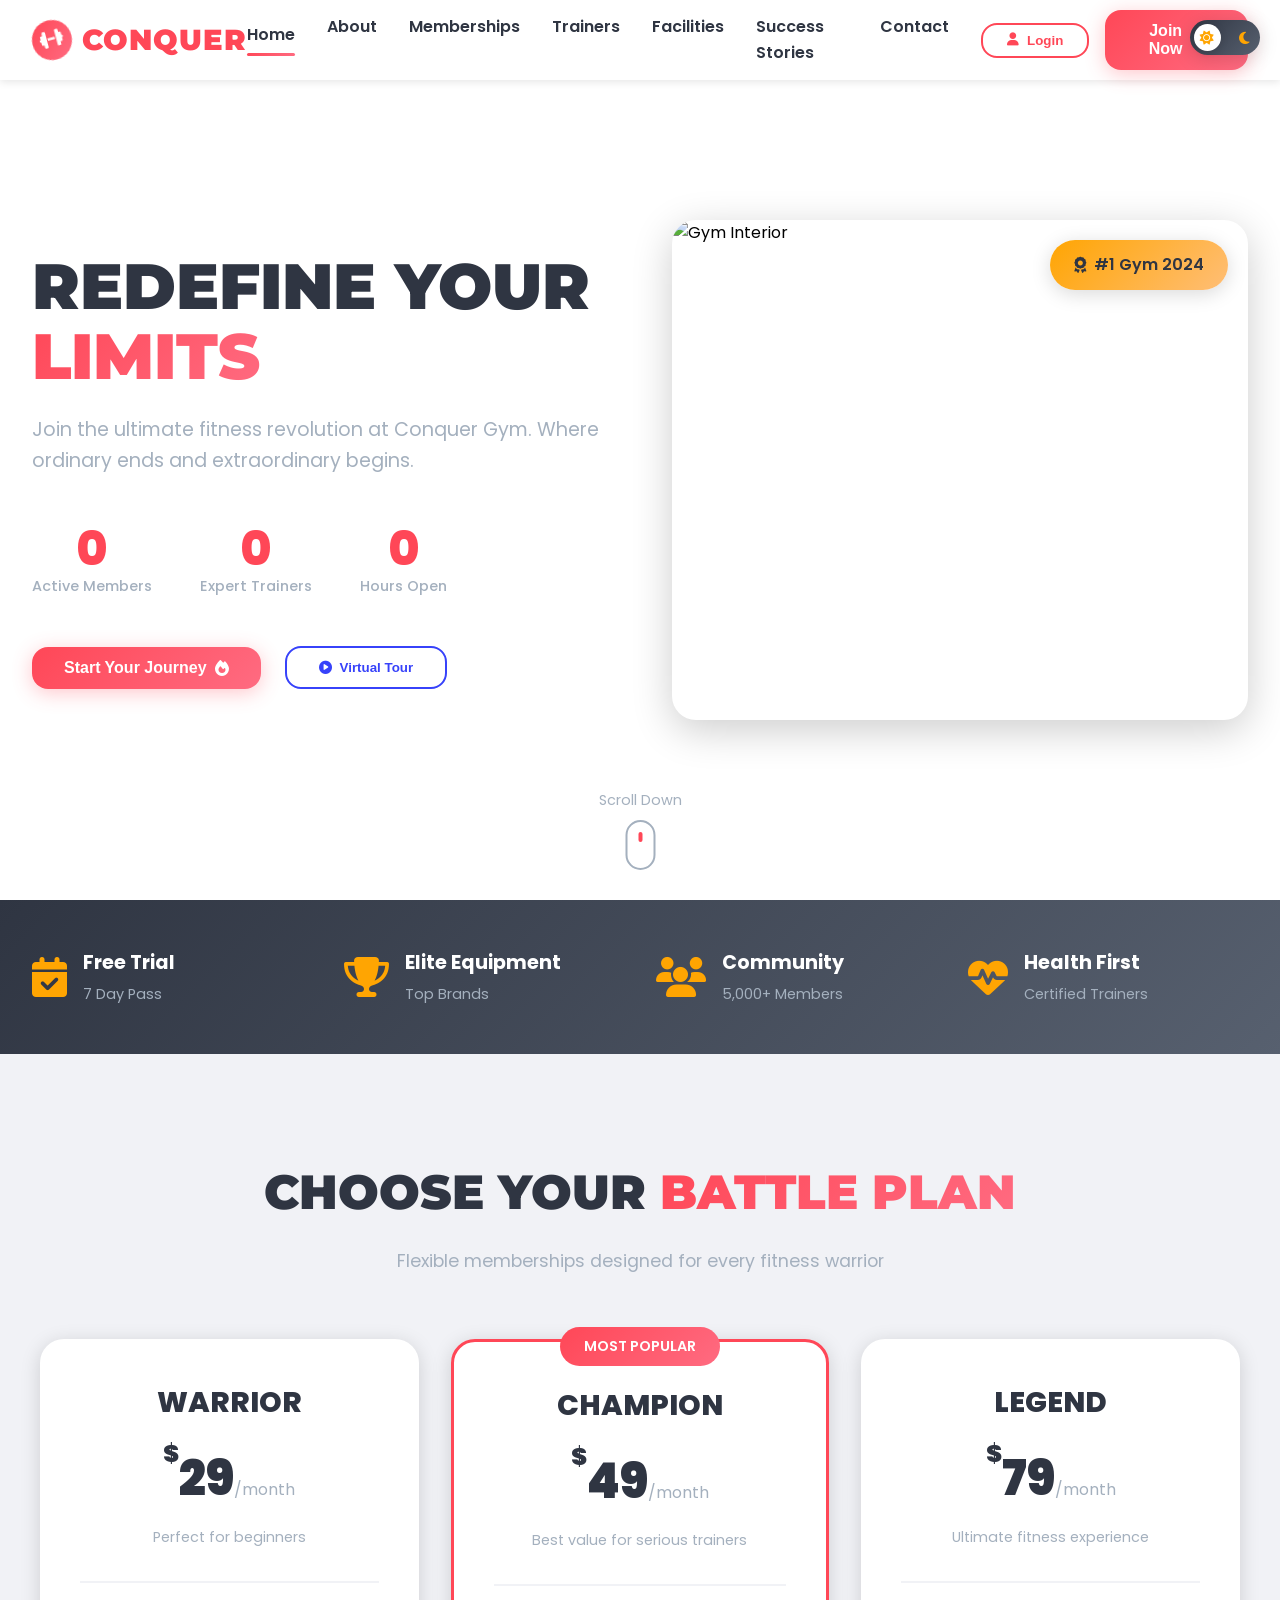
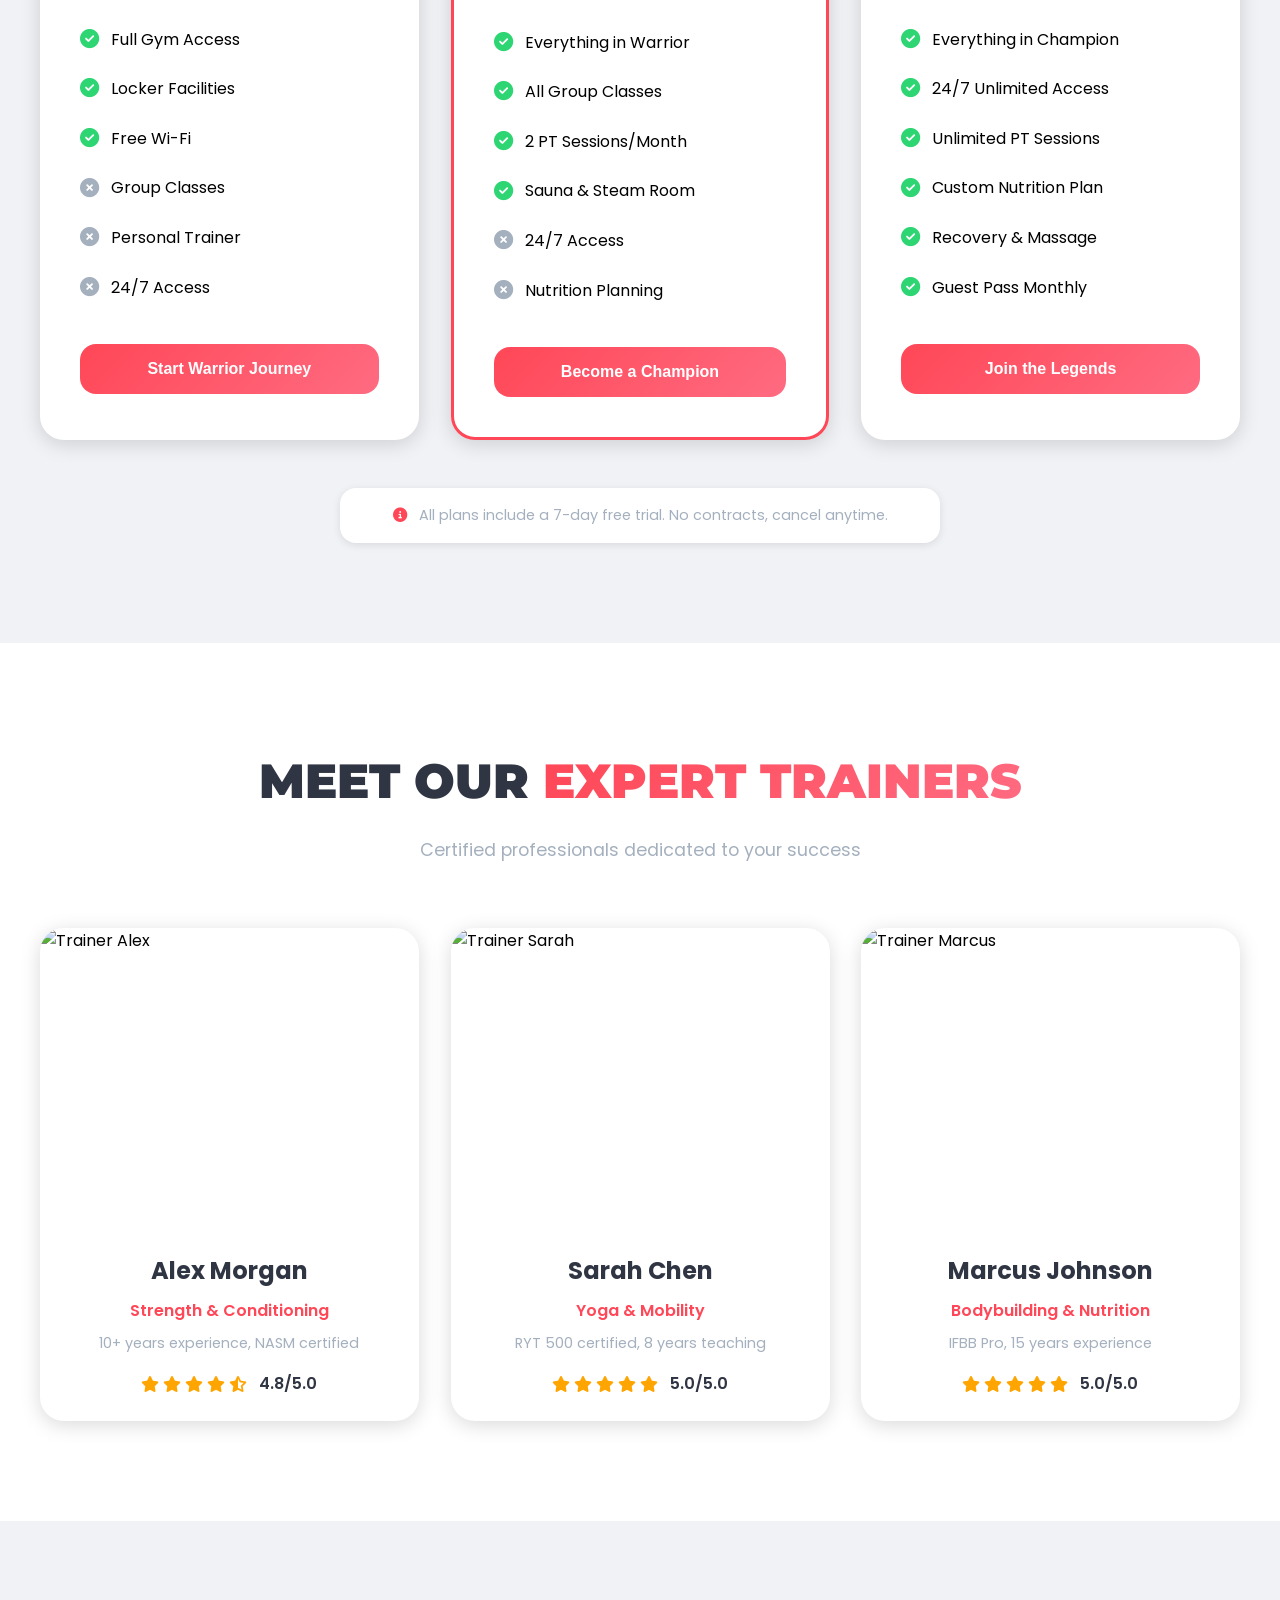
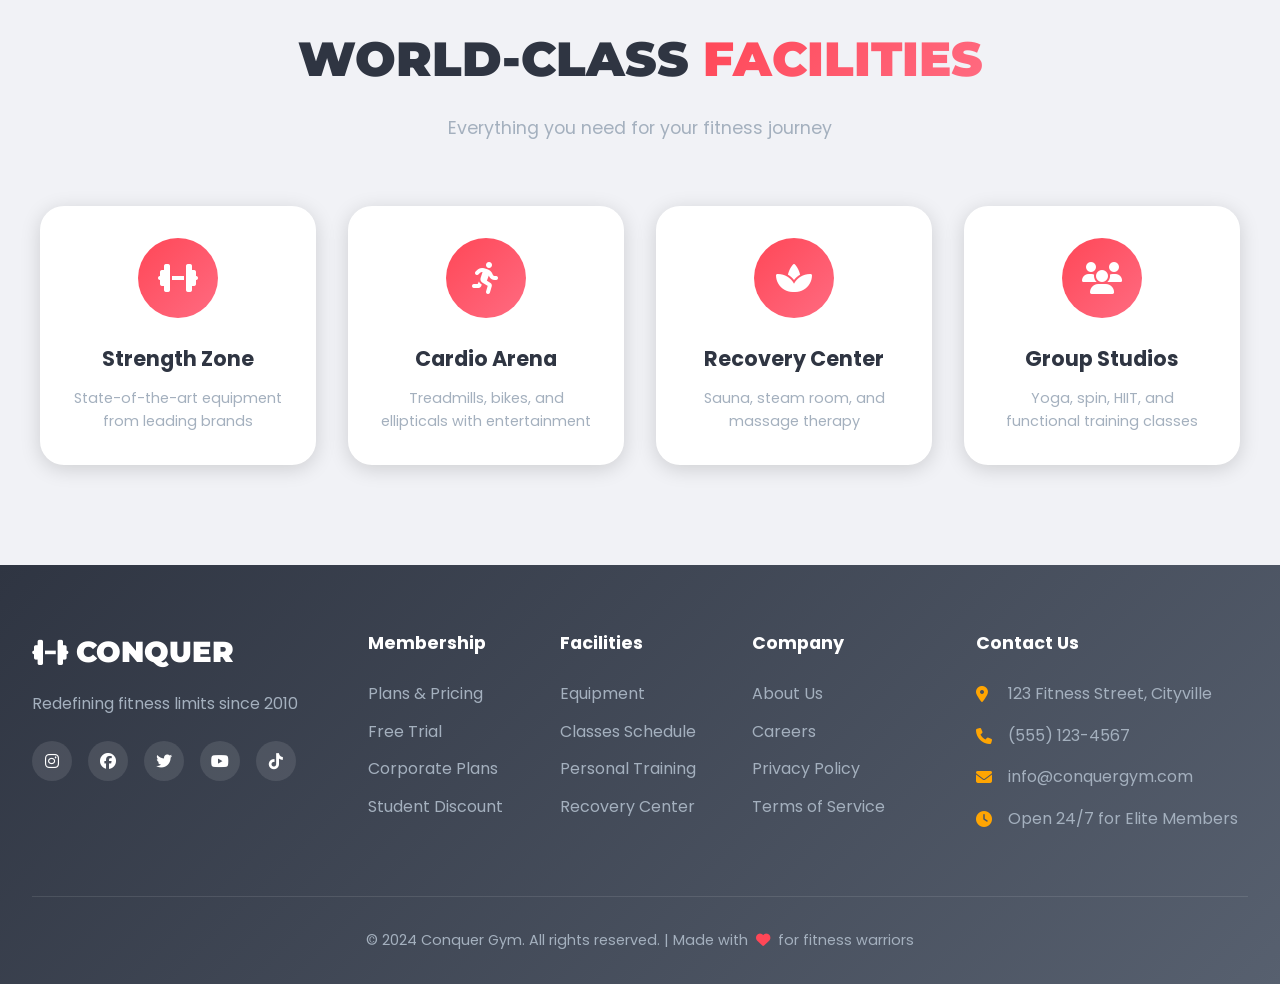
==== index.html @ b3ca5fc0 "Add files via upload" ====
<!DOCTYPE html>
<html lang="en">
<head>
    <meta charset="UTF-8">
    <meta name="viewport" content="width=device-width, initial-scale=1.0">
    <title>CONQUER | Premium Gym & Fitness</title>
    
    <!-- Favicon -->
    <link rel="icon" type="image/x-icon" href="assets/icons/dumbbell.svg">
    
    <!-- Fonts -->
    <link rel="preconnect" href="https://fonts.googleapis.com">
    <link rel="preconnect" href="https://fonts.gstatic.com" crossorigin>
    <link href="https://fonts.googleapis.com/css2?family=Poppins:wght@300;400;600;700;800&family=Montserrat:wght@900&family=Inter:wght@400;500&display=swap" rel="stylesheet">
    
    <!-- Icons -->
    <link rel="stylesheet" href="https://cdnjs.cloudflare.com/ajax/libs/font-awesome/6.4.0/css/all.min.css">
    <link href="https://unpkg.com/boxicons@2.1.4/css/boxicons.min.css" rel="stylesheet">
    
    <!-- AOS Animation -->
    <link href="https://unpkg.com/aos@2.3.1/dist/aos.css" rel="stylesheet">
    
    <!-- Swiper CSS -->
    <link rel="stylesheet" href="https://cdn.jsdelivr.net/npm/swiper@10/swiper-bundle.min.css">
    
    <!-- Custom CSS -->
    <link rel="stylesheet" href="index-style.css">
</head>
<body>
    <!-- Theme Toggle -->
    <div class="theme-toggle">
        <input type="checkbox" id="theme-switch" class="checkbox">
        <label for="theme-switch" class="switch">
            <i class="fas fa-sun"></i>
            <i class="fas fa-moon"></i>
            <span class="ball"></span>
        </label>
    </div>

    <!-- Loading Screen -->
    <div class="loading-screen">
        <div class="loader">
            <div class="dumbbell-loader">
                <div class="bar"></div>
                <div class="circle left"></div>
                <div class="circle right"></div>
                <div class="bar"></div>
            </div>
            <p>Loading Conquer Gym...</p>
        </div>
    </div>

    <!-- Navigation -->
    <nav class="navbar">
        <div class="nav-container">
            <a href="#" class="nav-logo">
                <div class="logo-icon">
                    <i class="fas fa-dumbbell"></i>
                </div>
                <span class="logo-text">CONQUER</span>
            </a>
            
            <div class="nav-menu">
                <ul class="nav-list">
                    <li class="nav-item"><a href="#home" class="nav-link active">Home</a></li>
                    <li class="nav-item"><a href="#about" class="nav-link">About</a></li>
                    <li class="nav-item"><a href="#memberships" class="nav-link">Memberships</a></li>
                    <li class="nav-item"><a href="#trainers" class="nav-link">Trainers</a></li>
                    <li class="nav-item"><a href="#facilities" class="nav-link">Facilities</a></li>
                    <li class="nav-item"><a href="#testimonials" class="nav-link">Success Stories</a></li>
                    <li class="nav-item"><a href="#contact" class="nav-link">Contact</a></li>
                </ul>
                
                <div class="nav-actions">
                    <button class="btn-login">
                        <i class="fas fa-user"></i>
                        <span>Login</span>
                    </button>
                    <button class="btn-primary btn-join">
                        <span>Join Now</span>
                        <i class="fas fa-arrow-right"></i>
                    </button>
                </div>
            </div>
            
            <button class="nav-toggle">
                <span class="hamburger"></span>
            </button>
        </div>
    </nav>

    <!-- Hero Section -->
    <section class="hero" id="home">
        <div class="hero-container">
            <div class="hero-content" data-aos="fade-right" data-aos-duration="1000">
                <h1 class="hero-title">
                    <span class="title-line">REDEFINE YOUR</span>
                    <span class="title-highlight">LIMITS</span>
                </h1>
                <p class="hero-subtitle">
                    Join the ultimate fitness revolution at Conquer Gym. Where ordinary ends and extraordinary begins.
                </p>
                
                <div class="hero-stats">
                    <div class="stat">
                        <span class="stat-number" data-count="5000">0</span>
                        <span class="stat-label">Active Members</span>
                    </div>
                    <div class="stat">
                        <span class="stat-number" data-count="50">0</span>
                        <span class="stat-label">Expert Trainers</span>
                    </div>
                    <div class="stat">
                        <span class="stat-number" data-count="24">0</span>
                        <span class="stat-label">Hours Open</span>
                    </div>
                </div>
                
                <div class="hero-actions">
                    <button class="btn-primary btn-hero" onclick="openMembershipModal()">
                        <span>Start Your Journey</span>
                        <i class="fas fa-fire"></i>
                    </button>
                    <button class="btn-secondary" onclick="scrollToSection('memberships')">
                        <i class="fas fa-play-circle"></i>
                        <span>Virtual Tour</span>
                    </button>
                </div>
            </div>
            
            <div class="hero-image" data-aos="fade-left" data-aos-duration="1000">
                <div class="image-container">
                    <img src="https://images.unsplash.com/photo-1534438327276-14e5300c3a48?ixlib=rb-4.0.3&auto=format&fit=crop&w=1000&q=80" alt="Gym Interior" class="main-image">
                    <div class="floating-badge">
                        <i class="fas fa-award"></i>
                        <span>#1 Gym 2024</span>
                    </div>
                </div>
            </div>
        </div>
        
        <div class="hero-scroll">
            <span>Scroll Down</span>
            <div class="scroll-icon">
                <div class="mouse">
                    <div class="wheel"></div>
                </div>
            </div>
        </div>
    </section>

    <!-- Animated Stats Bar -->
    <section class="stats-bar">
        <div class="stats-container">
            <div class="stat-item" data-aos="fade-up" data-aos-delay="100">
                <i class="fas fa-calendar-check"></i>
                <div>
                    <h3>Free Trial</h3>
                    <p>7 Day Pass</p>
                </div>
            </div>
            <div class="stat-item" data-aos="fade-up" data-aos-delay="200">
                <i class="fas fa-trophy"></i>
                <div>
                    <h3>Elite Equipment</h3>
                    <p>Top Brands</p>
                </div>
            </div>
            <div class="stat-item" data-aos="fade-up" data-aos-delay="300">
                <i class="fas fa-users"></i>
                <div>
                    <h3>Community</h3>
                    <p>5,000+ Members</p>
                </div>
            </div>
            <div class="stat-item" data-aos="fade-up" data-aos-delay="400">
                <i class="fas fa-heart-pulse"></i>
                <div>
                    <h3>Health First</h3>
                    <p>Certified Trainers</p>
                </div>
            </div>
        </div>
    </section>

    <!-- Membership Plans -->
    <section class="memberships" id="memberships">
        <div class="section-header" data-aos="fade-up">
            <h2 class="section-title">CHOOSE YOUR <span class="highlight">BATTLE PLAN</span></h2>
            <p class="section-subtitle">Flexible memberships designed for every fitness warrior</p>
        </div>
        
        <div class="plans-container">
            <!-- Basic Plan -->
            <div class="plan-card" data-aos="fade-up" data-aos-delay="100">
                <div class="plan-header">
                    <h3 class="plan-name">WARRIOR</h3>
                    <div class="plan-price">
                        <sup>$</sup>29<span>/month</span>
                    </div>
                    <p class="plan-desc">Perfect for beginners</p>
                </div>
                
                <div class="plan-features">
                    <ul>
                        <li><i class="fas fa-check-circle"></i> Full Gym Access</li>
                        <li><i class="fas fa-check-circle"></i> Locker Facilities</li>
                        <li><i class="fas fa-check-circle"></i> Free Wi-Fi</li>
                        <li><i class="fas fa-times-circle"></i> Group Classes</li>
                        <li><i class="fas fa-times-circle"></i> Personal Trainer</li>
                        <li><i class="fas fa-times-circle"></i> 24/7 Access</li>
                    </ul>
                </div>
                
                <button class="plan-select" onclick="selectPlan('warrior')">
                    Start Warrior Journey
                </button>
            </div>
            
            <!-- Popular Plan -->
            <div class="plan-card popular" data-aos="fade-up" data-aos-delay="200">
                <div class="popular-badge">MOST POPULAR</div>
                <div class="plan-header">
                    <h3 class="plan-name">CHAMPION</h3>
                    <div class="plan-price">
                        <sup>$</sup>49<span>/month</span>
                    </div>
                    <p class="plan-desc">Best value for serious trainers</p>
                </div>
                
                <div class="plan-features">
                    <ul>
                        <li><i class="fas fa-check-circle"></i> Everything in Warrior</li>
                        <li><i class="fas fa-check-circle"></i> All Group Classes</li>
                        <li><i class="fas fa-check-circle"></i> 2 PT Sessions/Month</li>
                        <li><i class="fas fa-check-circle"></i> Sauna & Steam Room</li>
                        <li><i class="fas fa-times-circle"></i> 24/7 Access</li>
                        <li><i class="fas fa-times-circle"></i> Nutrition Planning</li>
                    </ul>
                </div>
                
                <button class="plan-select popular-btn" onclick="selectPlan('champion')">
                    Become a Champion
                </button>
            </div>
            
            <!-- Elite Plan -->
            <div class="plan-card elite" data-aos="fade-up" data-aos-delay="300">
                <div class="plan-header">
                    <h3 class="plan-name">LEGEND</h3>
                    <div class="plan-price">
                        <sup>$</sup>79<span>/month</span>
                    </div>
                    <p class="plan-desc">Ultimate fitness experience</p>
                </div>
                
                <div class="plan-features">
                    <ul>
                        <li><i class="fas fa-check-circle"></i> Everything in Champion</li>
                        <li><i class="fas fa-check-circle"></i> 24/7 Unlimited Access</li>
                        <li><i class="fas fa-check-circle"></i> Unlimited PT Sessions</li>
                        <li><i class="fas fa-check-circle"></i> Custom Nutrition Plan</li>
                        <li><i class="fas fa-check-circle"></i> Recovery & Massage</li>
                        <li><i class="fas fa-check-circle"></i> Guest Pass Monthly</li>
                    </ul>
                </div>
                
                <button class="plan-select" onclick="selectPlan('legend')">
                    Join the Legends
                </button>
            </div>
        </div>
        
        <div class="membership-note" data-aos="fade-up">
            <p><i class="fas fa-info-circle"></i> All plans include a 7-day free trial. No contracts, cancel anytime.</p>
        </div>
    </section>

    <!-- Trainers Section -->
    <section class="trainers" id="trainers">
        <div class="section-header" data-aos="fade-up">
            <h2 class="section-title">MEET OUR <span class="highlight">EXPERT TRAINERS</span></h2>
            <p class="section-subtitle">Certified professionals dedicated to your success</p>
        </div>
        
        <div class="trainers-container">
            <div class="trainer-card" data-aos="flip-left" data-aos-delay="100">
                <div class="trainer-image">
                    <img src="https://images.unsplash.com/photo-1571019613454-1cb2f99b2d8b?ixlib=rb-4.0.3&auto=format&fit=crop&w=800&q=80" alt="Trainer Alex">
                    <div class="trainer-overlay">
                        <div class="social-links">
                            <a href="#"><i class="fab fa-instagram"></i></a>
                            <a href="#"><i class="fab fa-twitter"></i></a>
                            <a href="#"><i class="fab fa-linkedin"></i></a>
                        </div>
                    </div>
                </div>
                <div class="trainer-info">
                    <h3>Alex Morgan</h3>
                    <p class="trainer-specialty">Strength & Conditioning</p>
                    <p class="trainer-bio">10+ years experience, NASM certified</p>
                    <div class="trainer-rating">
                        <i class="fas fa-star"></i>
                        <i class="fas fa-star"></i>
                        <i class="fas fa-star"></i>
                        <i class="fas fa-star"></i>
                        <i class="fas fa-star-half-alt"></i>
                        <span>4.8/5.0</span>
                    </div>
                </div>
            </div>
            
            <div class="trainer-card" data-aos="flip-left" data-aos-delay="200">
                <div class="trainer-image">
                    <img src="https://images.unsplash.com/photo-1594381898411-846e7d193883?ixlib=rb-4.0.3&auto=format&fit=crop&w-800&q=80" alt="Trainer Sarah">
                    <div class="trainer-overlay">
                        <div class="social-links">
                            <a href="#"><i class="fab fa-instagram"></i></a>
                            <a href="#"><i class="fab fa-twitter"></i></a>
                            <a href="#"><i class="fab fa-linkedin"></i></a>
                        </div>
                    </div>
                </div>
                <div class="trainer-info">
                    <h3>Sarah Chen</h3>
                    <p class="trainer-specialty">Yoga & Mobility</p>
                    <p class="trainer-bio">RYT 500 certified, 8 years teaching</p>
                    <div class="trainer-rating">
                        <i class="fas fa-star"></i>
                        <i class="fas fa-star"></i>
                        <i class="fas fa-star"></i>
                        <i class="fas fa-star"></i>
                        <i class="fas fa-star"></i>
                        <span>5.0/5.0</span>
                    </div>
                </div>
            </div>
            
            <div class="trainer-card" data-aos="flip-left" data-aos-delay="300">
                <div class="trainer-image">
                    <img src="https://images.unsplash.com/photo-1548690312-e3b507d8c110?ixlib=rb-4.0.3&auto=format&fit=crop&w=800&q=80" alt="Trainer Marcus">
                    <div class="trainer-overlay">
                        <div class="social-links">
                            <a href="#"><i class="fab fa-instagram"></i></a>
                            <a href="#"><i class="fab fa-twitter"></i></a>
                            <a href="#"><i class="fab fa-linkedin"></i></a>
                        </div>
                    </div>
                </div>
                <div class="trainer-info">
                    <h3>Marcus Johnson</h3>
                    <p class="trainer-specialty">Bodybuilding & Nutrition</p>
                    <p class="trainer-bio">IFBB Pro, 15 years experience</p>
                    <div class="trainer-rating">
                        <i class="fas fa-star"></i>
                        <i class="fas fa-star"></i>
                        <i class="fas fa-star"></i>
                        <i class="fas fa-star"></i>
                        <i class="fas fa-star"></i>
                        <span>5.0/5.0</span>
                    </div>
                </div>
            </div>
        </div>
    </section>

    <!-- Facilities -->
    <section class="facilities" id="facilities">
        <div class="section-header" data-aos="fade-up">
            <h2 class="section-title">WORLD-CLASS <span class="highlight">FACILITIES</span></h2>
            <p class="section-subtitle">Everything you need for your fitness journey</p>
        </div>
        
        <div class="facilities-grid">
            <div class="facility-card" data-aos="zoom-in">
                <div class="facility-icon">
                    <i class="fas fa-dumbbell"></i>
                </div>
                <h3>Strength Zone</h3>
                <p>State-of-the-art equipment from leading brands</p>
            </div>
            
            <div class="facility-card" data-aos="zoom-in" data-aos-delay="100">
                <div class="facility-icon">
                    <i class="fas fa-running"></i>
                </div>
                <h3>Cardio Arena</h3>
                <p>Treadmills, bikes, and ellipticals with entertainment</p>
            </div>
            
            <div class="facility-card" data-aos="zoom-in" data-aos-delay="200">
                <div class="facility-icon">
                    <i class="fas fa-spa"></i>
                </div>
                <h3>Recovery Center</h3>
                <p>Sauna, steam room, and massage therapy</p>
            </div>
            
            <div class="facility-card" data-aos="zoom-in" data-aos-delay="300">
                <div class="facility-icon">
                    <i class="fas fa-users"></i>
                </div>
                <h3>Group Studios</h3>
                <p>Yoga, spin, HIIT, and functional training classes</p>
            </div>
        </div>
    </section>

    <!-- Registration Modal -->
    <div class="modal-overlay" id="membershipModal">
        <div class="modal-container">
            <div class="modal-header">
                <h2>Join the Conquer Community</h2>
                <button class="modal-close" onclick="closeModal()">
                    <i class="fas fa-times"></i>
                </button>
            </div>
            
            <div class="modal-body">
                <form id="registrationForm">
                    <div class="form-step active" id="step1">
                        <h3>Choose Your Plan</h3>
                        <div class="plan-options">
                            <div class="plan-option" onclick="selectPlanOption('warrior')">
                                <h4>Warrior</h4>
                                <div class="price">$29<span>/month</span></div>
                                <p>Basic access</p>
                            </div>
                            <div class="plan-option popular" onclick="selectPlanOption('champion')">
                                <h4>Champion</h4>
                                <div class="price">$49<span>/month</span></div>
                                <p>Most popular</p>
                            </div>
                            <div class="plan-option" onclick="selectPlanOption('legend')">
                                <h4>Legend</h4>
                                <div class="price">$79<span>/month</span></div>
                                <p>Premium experience</p>
                            </div>
                        </div>
                        
                        <button type="button" class="btn-next" onclick="nextStep()">
                            Next: Personal Details
                            <i class="fas fa-arrow-right"></i>
                        </button>
                    </div>
                    
                    <div class="form-step" id="step2">
                        <h3>Personal Information</h3>
                        <div class="form-group">
                            <input type="text" placeholder="Full Name" required>
                        </div>
                        <div class="form-group">
                            <input type="email" placeholder="Email Address" required>
                        </div>
                        <div class="form-group">
                            <input type="tel" placeholder="Phone Number">
                        </div>
                        
                        <div class="form-actions">
                            <button type="button" class="btn-back" onclick="prevStep()">
                                <i class="fas fa-arrow-left"></i>
                                Back
                            </button>
                            <button type="button" class="btn-next" onclick="nextStep()">
                                Next: Account Setup
                                <i class="fas fa-arrow-right"></i>
                            </button>
                        </div>
                    </div>
                    
                    <div class="form-step" id="step3">
                        <h3>Account Setup</h3>
                        <div class="form-group">
                            <input type="password" placeholder="Create Password" required>
                        </div>
                        <div class="form-group">
                            <input type="password" placeholder="Confirm Password" required>
                        </div>
                        
                        <div class="form-check">
                            <input type="checkbox" id="terms" required>
                            <label for="terms">
                                I agree to the <a href="#">Terms & Conditions</a> and <a href="#">Privacy Policy</a>
                            </label>
                        </div>
                        
                        <div class="form-actions">
                            <button type="button" class="btn-back" onclick="prevStep()">
                                <i class="fas fa-arrow-left"></i>
                                Back
                            </button>
                            <button type="submit" class="btn-submit">
                                <i class="fas fa-check-circle"></i>
                                Complete Registration
                            </button>
                        </div>
                    </div>
                </form>
                
                <div class="progress-bar">
                    <div class="progress-step active" data-step="1"></div>
                    <div class="progress-step" data-step="2"></div>
                    <div class="progress-step" data-step="3"></div>
                </div>
            </div>
        </div>
    </div>

    <!-- Footer -->
    <footer class="footer">
        <div class="footer-container">
            <div class="footer-brand">
                <div class="footer-logo">
                    <i class="fas fa-dumbbell"></i>
                    <span>CONQUER</span>
                </div>
                <p>Redefining fitness limits since 2010</p>
                <div class="footer-social">
                    <a href="#"><i class="fab fa-instagram"></i></a>
                    <a href="#"><i class="fab fa-facebook"></i></a>
                    <a href="#"><i class="fab fa-twitter"></i></a>
                    <a href="#"><i class="fab fa-youtube"></i></a>
                    <a href="#"><i class="fab fa-tiktok"></i></a>
                </div>
            </div>
            
            <div class="footer-links">
                <div class="link-group">
                    <h4>Membership</h4>
                    <a href="#">Plans & Pricing</a>
                    <a href="#">Free Trial</a>
                    <a href="#">Corporate Plans</a>
                    <a href="#">Student Discount</a>
                </div>
                
                <div class="link-group">
                    <h4>Facilities</h4>
                    <a href="#">Equipment</a>
                    <a href="#">Classes Schedule</a>
                    <a href="#">Personal Training</a>
                    <a href="#">Recovery Center</a>
                </div>
                
                <div class="link-group">
                    <h4>Company</h4>
                    <a href="#">About Us</a>
                    <a href="#">Careers</a>
                    <a href="#">Privacy Policy</a>
                    <a href="#">Terms of Service</a>
                </div>
            </div>
            
            <div class="footer-contact">
                <h4>Contact Us</h4>
                <p><i class="fas fa-map-marker-alt"></i> 123 Fitness Street, Cityville</p>
                <p><i class="fas fa-phone"></i> (555) 123-4567</p>
                <p><i class="fas fa-envelope"></i> info@conquergym.com</p>
                <p><i class="fas fa-clock"></i> Open 24/7 for Elite Members</p>
            </div>
        </div>
        
        <div class="footer-bottom">
            <p>&copy; 2024 Conquer Gym. All rights reserved. | Made with <i class="fas fa-heart"></i> for fitness warriors</p>
        </div>
    </footer>

    <!-- Back to Top -->
    <button class="back-to-top">
        <i class="fas fa-chevron-up"></i>
    </button>

    <!-- Scripts -->
    <script src="https://unpkg.com/aos@2.3.1/dist/aos.js"></script>
    <script src="https://cdn.jsdelivr.net/npm/swiper@10/swiper-bundle.min.js"></script>
    <script src="script.js"></script>
    
    <script>
        // Initialize AOS
        AOS.init({
            duration: 1000,
            once: true,
            offset: 100
        });
        
        // Hide loading screen
        window.addEventListener('load', function() {
            setTimeout(() => {
                document.querySelector('.loading-screen').style.opacity = '0';
                setTimeout(() => {
                    document.querySelector('.loading-screen').style.display = 'none';
                }, 500);
            }, 1000);
        });
    </script>
</body>
</html>
---- index-style.css ----
/* ===== RESET & BASE STYLES ===== */
* {
    margin: 0;
    padding: 0;
    box-sizing: border-box;
}

:root {
    /* Light Theme Colors */
    --primary-color: #ff4757;
    --secondary-color: #3742fa;
    --accent-color: #ffa502;
    --dark-color: #2f3542;
    --light-color: #f1f2f6;
    --white: #ffffff;
    --black: #000000;
    --gray: #a4b0be;
    --success: #2ed573;
    
    /* Gradients */
    --gradient-primary: linear-gradient(135deg, #ff4757 0%, #ff6b81 100%);
    --gradient-secondary: linear-gradient(135deg, #3742fa 0%, #5352ed 100%);
    --gradient-dark: linear-gradient(135deg, #2f3542 0%, #57606f 100%);
    --gradient-accent: linear-gradient(135deg, #ffa502 0%, #ffbe76 100%);
    
    /* Shadows */
    --shadow-sm: 0 2px 8px rgba(0,0,0,0.1);
    --shadow-md: 0 4px 20px rgba(0,0,0,0.15);
    --shadow-lg: 0 10px 40px rgba(0,0,0,0.2);
    --shadow-primary: 0 4px 20px rgba(255, 71, 87, 0.3);
    
    /* Transitions */
    --transition: all 0.3s cubic-bezier(0.4, 0, 0.2, 1);
    --transition-slow: all 0.5s cubic-bezier(0.4, 0, 0.2, 1);
    
    /* Borders */
    --radius-sm: 8px;
    --radius-md: 16px;
    --radius-lg: 24px;
    --radius-xl: 32px;
}

[data-theme="dark"] {
    --primary-color: #ff6b81;
    --secondary-color: #5352ed;
    --dark-color: #1e272e;
    --light-color: #2d3436;
    --white: #1e272e;
    --black: #f1f2f6;
    --gray: #636e72;
}

body {
    font-family: 'Poppins', sans-serif;
    background-color: var(--white);
    color: var(--black);
    line-height: 1.6;
    overflow-x: hidden;
    transition: var(--transition);
}

html {
    scroll-behavior: smooth;
    scroll-padding-top: 80px;
}

/* ===== LOADING SCREEN ===== */
.loading-screen {
    position: fixed;
    top: 0;
    left: 0;
    width: 100%;
    height: 100%;
    background: var(--gradient-dark);
    display: flex;
    justify-content: center;
    align-items: center;
    z-index: 9999;
    transition: opacity 0.5s ease;
}

.dumbbell-loader {
    position: relative;
    width: 120px;
    height: 20px;
    display: flex;
    align-items: center;
    justify-content: space-between;
}

.dumbbell-loader .bar {
    width: 40px;
    height: 10px;
    background: var(--primary-color);
    border-radius: 5px;
}

.dumbbell-loader .circle {
    width: 30px;
    height: 30px;
    background: var(--accent-color);
    border-radius: 50%;
    animation: lift 1.5s infinite ease-in-out;
}

.dumbbell-loader .circle.left {
    animation-delay: 0s;
}

.dumbbell-loader .circle.right {
    animation-delay: 0.75s;
}

@keyframes lift {
    0%, 100% {
        transform: translateY(0);
    }
    50% {
        transform: translateY(-20px);
    }
}

/* ===== THEME TOGGLE ===== */
.theme-toggle {
    position: fixed;
    top: 20px;
    right: 20px;
    z-index: 1000;
}

.switch {
    width: 70px;
    height: 35px;
    background: var(--gradient-dark);
    border-radius: 50px;
    display: flex;
    align-items: center;
    justify-content: space-between;
    padding: 0 10px;
    cursor: pointer;
    position: relative;
    box-shadow: var(--shadow-md);
    transition: var(--transition);
}

.switch i {
    color: var(--accent-color);
    font-size: 14px;
    z-index: 1;
}

.switch .ball {
    position: absolute;
    width: 27px;
    height: 27px;
    background: var(--white);
    border-radius: 50%;
    left: 4px;
    transition: transform 0.3s ease;
    box-shadow: var(--shadow-sm);
}

.checkbox:checked + .switch .ball {
    transform: translateX(35px);
}

.checkbox {
    display: none;
}

/* ===== NAVIGATION ===== */
.navbar {
    position: fixed;
    top: 0;
    width: 100%;
    background: rgba(255, 255, 255, 0.95);
    backdrop-filter: blur(10px);
    z-index: 100;
    box-shadow: var(--shadow-sm);
    transition: var(--transition);
}

[data-theme="dark"] .navbar {
    background: rgba(30, 39, 46, 0.95);
}

.nav-container {
    max-width: 1400px;
    margin: 0 auto;
    padding: 0 2rem;
    display: flex;
    justify-content: space-between;
    align-items: center;
    height: 80px;
}

.nav-logo {
    display: flex;
    align-items: center;
    text-decoration: none;
    color: var(--primary-color);
    font-family: 'Montserrat', sans-serif;
    font-size: 1.8rem;
    font-weight: 900;
    letter-spacing: 1px;
}

.logo-icon {
    background: var(--gradient-primary);
    width: 40px;
    height: 40px;
    border-radius: 50%;
    display: flex;
    align-items: center;
    justify-content: center;
    margin-right: 10px;
    transform: rotate(-15deg);
}

.logo-icon i {
    color: white;
    font-size: 1.2rem;
}

.nav-menu {
    display: flex;
    align-items: center;
    gap: 2rem;
}

.nav-list {
    display: flex;
    list-style: none;
    gap: 2rem;
}

.nav-link {
    text-decoration: none;
    color: var(--dark-color);
    font-weight: 600;
    font-size: 1rem;
    padding: 0.5rem 0;
    position: relative;
    transition: var(--transition);
}

.nav-link:hover {
    color: var(--primary-color);
}

.nav-link::after {
    content: '';
    position: absolute;
    bottom: 0;
    left: 0;
    width: 0;
    height: 3px;
    background: var(--gradient-primary);
    border-radius: 3px;
    transition: var(--transition);
}

.nav-link:hover::after,
.nav-link.active::after {
    width: 100%;
}

.nav-actions {
    display: flex;
    align-items: center;
    gap: 1rem;
}

.btn-login {
    background: transparent;
    border: 2px solid var(--primary-color);
    color: var(--primary-color);
    padding: 0.5rem 1.5rem;
    border-radius: var(--radius-md);
    font-weight: 600;
    cursor: pointer;
    display: flex;
    align-items: center;
    gap: 0.5rem;
    transition: var(--transition);
}

.btn-login:hover {
    background: var(--primary-color);
    color: white;
    transform: translateY(-2px);
    box-shadow: var(--shadow-primary);
}

.btn-primary {
    background: var(--gradient-primary);
    color: white;
    border: none;
    padding: 0.75rem 2rem;
    border-radius: var(--radius-md);
    font-weight: 600;
    font-size: 1rem;
    cursor: pointer;
    display: flex;
    align-items: center;
    gap: 0.5rem;
    transition: var(--transition);
    box-shadow: var(--shadow-primary);
}

.btn-primary:hover {
    transform: translateY(-3px) scale(1.05);
    box-shadow: 0 10px 30px rgba(255, 71, 87, 0.4);
}

.nav-toggle {
    display: none;
    background: none;
    border: none;
    cursor: pointer;
}

.hamburger {
    display: block;
    width: 25px;
    height: 3px;
    background: var(--dark-color);
    position: relative;
    transition: var(--transition);
}

[data-theme="dark"] .hamburger {
    background: var(--white);
}

.hamburger::before,
.hamburger::after {
    content: '';
    position: absolute;
    width: 100%;
    height: 3px;
    background: var(--dark-color);
    left: 0;
    transition: var(--transition);
}

[data-theme="dark"] .hamburger::before,
[data-theme="dark"] .hamburger::after {
    background: var(--white);
}

.hamburger::before {
    top: -8px;
}

.hamburger::after {
    bottom: -8px;
}

/* ===== HERO SECTION ===== */
.hero {
    padding: 120px 2rem 80px;
    min-height: 100vh;
    display: flex;
    align-items: center;
    position: relative;
    overflow: hidden;
}

.hero-container {
    max-width: 1400px;
    margin: 0 auto;
    display: grid;
    grid-template-columns: 1fr 1fr;
    gap: 4rem;
    align-items: center;
}

.hero-content {
    position: relative;
    z-index: 2;
}

.hero-title {
    font-size: 4rem;
    font-weight: 900;
    margin-bottom: 1.5rem;
    line-height: 1.1;
    font-family: 'Montserrat', sans-serif;
}

.title-line {
    display: block;
    color: var(--dark-color);
}

.title-highlight {
    color: var(--primary-color);
    background: var(--gradient-primary);
    -webkit-background-clip: text;
    -webkit-text-fill-color: transparent;
    background-clip: text;
}

.hero-subtitle {
    font-size: 1.2rem;
    color: var(--gray);
    margin-bottom: 3rem;
    max-width: 600px;
}

.hero-stats {
    display: flex;
    gap: 3rem;
    margin-bottom: 3rem;
}

.stat {
    text-align: center;
}

.stat-number {
    display: block;
    font-size: 3rem;
    font-weight: 800;
    color: var(--primary-color);
    line-height: 1;
}

.stat-label {
    font-size: 0.9rem;
    color: var(--gray);
    font-weight: 500;
}

.hero-actions {
    display: flex;
    gap: 1.5rem;
    align-items: center;
}

.btn-secondary {
    background: transparent;
    border: 2px solid var(--secondary-color);
    color: var(--secondary-color);
    padding: 0.75rem 2rem;
    border-radius: var(--radius-md);
    font-weight: 600;
    cursor: pointer;
    display: flex;
    align-items: center;
    gap: 0.5rem;
    transition: var(--transition);
}

.btn-secondary:hover {
    background: var(--secondary-color);
    color: white;
    transform: translateY(-2px);
}

.hero-image {
    position: relative;
}

.image-container {
    position: relative;
    border-radius: var(--radius-lg);
    overflow: hidden;
    box-shadow: var(--shadow-lg);
}

.main-image {
    width: 100%;
    height: 500px;
    object-fit: cover;
    display: block;
}

.floating-badge {
    position: absolute;
    top: 20px;
    right: 20px;
    background: var(--gradient-accent);
    color: var(--dark-color);
    padding: 0.75rem 1.5rem;
    border-radius: 50px;
    display: flex;
    align-items: center;
    gap: 0.5rem;
    font-weight: 600;
    box-shadow: var(--shadow-md);
    animation: float 3s ease-in-out infinite;
}

@keyframes float {
    0%, 100% {
        transform: translateY(0);
    }
    50% {
        transform: translateY(-10px);
    }
}

.hero-scroll {
    position: absolute;
    bottom: 30px;
    left: 50%;
    transform: translateX(-50%);
    text-align: center;
    color: var(--gray);
    font-size: 0.9rem;
}

.scroll-icon {
    margin-top: 0.5rem;
}

.mouse {
    width: 30px;
    height: 50px;
    border: 2px solid var(--gray);
    border-radius: 20px;
    margin: 0 auto;
    position: relative;
}

.wheel {
    width: 4px;
    height: 10px;
    background: var(--primary-color);
    border-radius: 2px;
    position: absolute;
    top: 10px;
    left: 50%;
    transform: translateX(-50%);
    animation: scroll 2s infinite;
}

@keyframes scroll {
    0% {
        transform: translate(-50%, 0);
        opacity: 1;
    }
    100% {
        transform: translate(-50%, 20px);
        opacity: 0;
    }
}

/* ===== STATS BAR ===== */
.stats-bar {
    background: var(--gradient-dark);
    padding: 3rem 2rem;
    color: white;
}

.stats-container {
    max-width: 1400px;
    margin: 0 auto;
    display: grid;
    grid-template-columns: repeat(4, 1fr);
    gap: 2rem;
}

.stat-item {
    display: flex;
    align-items: center;
    gap: 1rem;
}

.stat-item i {
    font-size: 2.5rem;
    color: var(--accent-color);
}

.stat-item h3 {
    font-size: 1.2rem;
    margin-bottom: 0.25rem;
}

.stat-item p {
    color: var(--gray);
    font-size: 0.9rem;
}

/* ===== MEMBERSHIPS ===== */
.memberships {
    padding: 100px 2rem;
    background: var(--light-color);
}

.section-header {
    text-align: center;
    margin-bottom: 4rem;
}

.section-title {
    font-size: 3rem;
    font-weight: 900;
    margin-bottom: 1rem;
    font-family: 'Montserrat', sans-serif;
    color: var(--dark-color);
}

.highlight {
    color: var(--primary-color);
    background: var(--gradient-primary);
    -webkit-background-clip: text;
    -webkit-text-fill-color: transparent;
    background-clip: text;
}

.section-subtitle {
    color: var(--gray);
    font-size: 1.1rem;
    max-width: 600px;
    margin: 0 auto;
}

.plans-container {
    max-width: 1200px;
    margin: 0 auto 3rem;
    display: grid;
    grid-template-columns: repeat(3, 1fr);
    gap: 2rem;
}

.plan-card {
    background: var(--white);
    border-radius: var(--radius-lg);
    padding: 2.5rem;
    position: relative;
    transition: var(--transition);
    box-shadow: var(--shadow-md);
}

.plan-card:hover {
    transform: translateY(-10px);
    box-shadow: var(--shadow-lg);
}

.plan-card.popular {
    border: 3px solid var(--primary-color);
    transform: scale(1.05);
}

.plan-card.popular:hover {
    transform: scale(1.05) translateY(-10px);
}

.popular-badge {
    position: absolute;
    top: -15px;
    left: 50%;
    transform: translateX(-50%);
    background: var(--gradient-primary);
    color: white;
    padding: 0.5rem 1.5rem;
    border-radius: 50px;
    font-size: 0.9rem;
    font-weight: 600;
}

.plan-header {
    text-align: center;
    margin-bottom: 2rem;
    padding-bottom: 2rem;
    border-bottom: 2px solid var(--light-color);
}

.plan-name {
    font-size: 1.8rem;
    font-weight: 800;
    margin-bottom: 1rem;
    color: var(--dark-color);
}

.plan-price {
    font-size: 3rem;
    font-weight: 900;
    color: var(--dark-color);
    margin-bottom: 0.5rem;
}

.plan-price sup {
    font-size: 1.5rem;
    position: relative;
    top: -1rem;
}

.plan-price span {
    font-size: 1rem;
    color: var(--gray);
    font-weight: 400;
}

.plan-desc {
    color: var(--gray);
    font-size: 0.9rem;
}

.plan-features ul {
    list-style: none;
    margin-bottom: 2rem;
}

.plan-features li {
    padding: 0.75rem 0;
    display: flex;
    align-items: center;
    gap: 0.75rem;
}

.plan-features i {
    font-size: 1.2rem;
}

.plan-features i.fa-check-circle {
    color: var(--success);
}

.plan-features i.fa-times-circle {
    color: var(--gray);
}

.plan-select {
    width: 100%;
    padding: 1rem;
    background: var(--gradient-primary);
    color: white;
    border: none;
    border-radius: var(--radius-md);
    font-weight: 600;
    font-size: 1rem;
    cursor: pointer;
    transition: var(--transition);
}

.plan-select:hover {
    transform: translateY(-2px);
    box-shadow: var(--shadow-primary);
}

.popular-btn {
    background: var(--gradient-primary);
}

.membership-note {
    text-align: center;
    color: var(--gray);
    font-size: 0.9rem;
    max-width: 600px;
    margin: 0 auto;
    padding: 1rem;
    background: var(--white);
    border-radius: var(--radius-md);
    box-shadow: var(--shadow-sm);
}

.membership-note i {
    color: var(--primary-color);
    margin-right: 0.5rem;
}

/* ===== TRAINERS ===== */
.trainers {
    padding: 100px 2rem;
}

.trainers-container {
    max-width: 1200px;
    margin: 0 auto;
    display: grid;
    grid-template-columns: repeat(3, 1fr);
    gap: 2rem;
}

.trainer-card {
    background: var(--white);
    border-radius: var(--radius-lg);
    overflow: hidden;
    box-shadow: var(--shadow-md);
    transition: var(--transition);
}

.trainer-card:hover {
    transform: translateY(-10px);
    box-shadow: var(--shadow-lg);
}

.trainer-image {
    position: relative;
    height: 300px;
    overflow: hidden;
}

.trainer-image img {
    width: 100%;
    height: 100%;
    object-fit: cover;
    transition: var(--transition-slow);
}

.trainer-card:hover .trainer-image img {
    transform: scale(1.1);
}

.trainer-overlay {
    position: absolute;
    top: 0;
    left: 0;
    width: 100%;
    height: 100%;
    background: rgba(0,0,0,0.5);
    display: flex;
    align-items: center;
    justify-content: center;
    opacity: 0;
    transition: var(--transition);
}

.trainer-card:hover .trainer-overlay {
    opacity: 1;
}

.social-links {
    display: flex;
    gap: 1rem;
}

.social-links a {
    width: 40px;
    height: 40px;
    background: var(--white);
    border-radius: 50%;
    display: flex;
    align-items: center;
    justify-content: center;
    color: var(--dark-color);
    text-decoration: none;
    transition: var(--transition);
}

.social-links a:hover {
    background: var(--primary-color);
    color: white;
    transform: translateY(-3px);
}

.trainer-info {
    padding: 1.5rem;
    text-align: center;
}

.trainer-info h3 {
    font-size: 1.5rem;
    margin-bottom: 0.5rem;
    color: var(--dark-color);
}

.trainer-specialty {
    color: var(--primary-color);
    font-weight: 600;
    margin-bottom: 0.5rem;
}

.trainer-bio {
    color: var(--gray);
    font-size: 0.9rem;
    margin-bottom: 1rem;
}

.trainer-rating {
    display: flex;
    align-items: center;
    justify-content: center;
    gap: 0.25rem;
}

.trainer-rating i {
    color: var(--accent-color);
}

.trainer-rating span {
    margin-left: 0.5rem;
    font-weight: 600;
    color: var(--dark-color);
}

/* ===== FACILITIES ===== */
.facilities {
    padding: 100px 2rem;
    background: var(--light-color);
}

.facilities-grid {
    max-width: 1200px;
    margin: 0 auto;
    display: grid;
    grid-template-columns: repeat(4, 1fr);
    gap: 2rem;
}

.facility-card {
    background: var(--white);
    padding: 2rem;
    border-radius: var(--radius-lg);
    text-align: center;
    transition: var(--transition);
    box-shadow: var(--shadow-md);
}

.facility-card:hover {
    transform: translateY(-10px);
    box-shadow: var(--shadow-lg);
}

.facility-icon {
    width: 80px;
    height: 80px;
    background: var(--gradient-primary);
    border-radius: 50%;
    display: flex;
    align-items: center;
    justify-content: center;
    margin: 0 auto 1.5rem;
}

.facility-icon i {
    font-size: 2rem;
    color: white;
}

.facility-card h3 {
    font-size: 1.3rem;
    margin-bottom: 0.75rem;
    color: var(--dark-color);
}

.facility-card p {
    color: var(--gray);
    font-size: 0.9rem;
}

/* ===== MODAL ===== */
.modal-overlay {
    position: fixed;
    top: 0;
    left: 0;
    width: 100%;
    height: 100%;
    background: rgba(0,0,0,0.8);
    display: none;
    align-items: center;
    justify-content: center;
    z-index: 10000;
    padding: 1rem;
}

.modal-container {
    background: var(--white);
    border-radius: var(--radius-lg);
    max-width: 500px;
    width: 100%;
    max-height: 90vh;
    overflow-y: auto;
    box-shadow: var(--shadow-lg);
}

.modal-header {
    padding: 2rem 2rem 1rem;
    display: flex;
    justify-content: space-between;
    align-items: center;
    border-bottom: 2px solid var(--light-color);
}

.modal-header h2 {
    color: var(--dark-color);
    font-size: 1.8rem;
}

.modal-close {
    background: none;
    border: none;
    font-size: 1.5rem;
    color: var(--gray);
    cursor: pointer;
    transition: var(--transition);
}

.modal-close:hover {
    color: var(--primary-color);
    transform: rotate(90deg);
}

.modal-body {
    padding: 2rem;
}

/* ===== FOOTER ===== */
.footer {
    background: var(--gradient-dark);
    color: white;
    padding: 4rem 2rem 2rem;
}

.footer-container {
    max-width: 1400px;
    margin: 0 auto;
    display: grid;
    grid-template-columns: 1fr 2fr 1fr;
    gap: 4rem;
    margin-bottom: 3rem;
}

.footer-brand .footer-logo {
    display: flex;
    align-items: center;
    gap: 0.5rem;
    font-family: 'Montserrat', sans-serif;
    font-size: 1.8rem;
    font-weight: 900;
    margin-bottom: 1rem;
    color: white;
}

.footer-brand p {
    color: var(--gray);
    margin-bottom: 1.5rem;
}

.footer-social {
    display: flex;
    gap: 1rem;
}

.footer-social a {
    width: 40px;
    height: 40px;
    background: rgba(255,255,255,0.1);
    border-radius: 50%;
    display: flex;
    align-items: center;
    justify-content: center;
    color: white;
    text-decoration: none;
    transition: var(--transition);
}

.footer-social a:hover {
    background: var(--primary-color);
    transform: translateY(-3px);
}

.footer-links {
    display: grid;
    grid-template-columns: repeat(3, 1fr);
    gap: 2rem;
}

.link-group h4 {
    font-size: 1.1rem;
    margin-bottom: 1.5rem;
    color: white;
}

.link-group a {
    display: block;
    color: var(--gray);
    text-decoration: none;
    margin-bottom: 0.75rem;
    transition: var(--transition);
}

.link-group a:hover {
    color: var(--primary-color);
    transform: translateX(5px);
}

.footer-contact h4 {
    font-size: 1.1rem;
    margin-bottom: 1.5rem;
    color: white;
}

.footer-contact p {
    display: flex;
    align-items: center;
    gap: 0.75rem;
    color: var(--gray);
    margin-bottom: 1rem;
}

.footer-contact i {
    color: var(--accent-color);
    width: 20px;
}

.footer-bottom {
    text-align: center;
    padding-top: 2rem;
    border-top: 1px solid rgba(255,255,255,0.1);
    color: var(--gray);
    font-size: 0.9rem;
}

.footer-bottom i {
    color: var(--primary-color);
    margin: 0 0.25rem;
}

/* ===== BACK TO TOP ===== */
.back-to-top {
    position: fixed;
    bottom: 30px;
    right: 30px;
    width: 50px;
    height: 50px;
    background: var(--gradient-primary);
    color: white;
    border: none;
    border-radius: 50%;
    display: flex;
    align-items: center;
    justify-content: center;
    cursor: pointer;
    opacity: 0;
    visibility: hidden;
    transition: var(--transition);
    z-index: 99;
    box-shadow: var(--shadow-primary);
}

.back-to-top.visible {
    opacity: 1;
    visibility: visible;
}

.back-to-top:hover {
    transform: translateY(-5px);
}

/* ===== RESPONSIVE DESIGN ===== */
@media (max-width: 1024px) {
    .hero-container {
        grid-template-columns: 1fr;
        text-align: center;
        gap: 3rem;
    }
    
    .hero-stats {
        justify-content: center;
    }
    
    .hero-actions {
        justify-content: center;
    }
    
    .plans-container,
    .trainers-container,
    .facilities-grid {
        grid-template-columns: repeat(2, 1fr);
    }
    
    .footer-container {
        grid-template-columns: 1fr;
        gap: 3rem;
    }
    
    .footer-links {
        grid-template-columns: repeat(3, 1fr);
    }
}

@media (max-width: 768px) {
    .nav-menu {
        position: fixed;
        top: 80px;
        left: -100%;
        width: 100%;
        height: calc(100vh - 80px);
        background: var(--white);
        flex-direction: column;
        padding: 2rem;
        transition: var(--transition);
        z-index: 99;
    }
    
    [data-theme="dark"] .nav-menu {
        background: var(--dark-color);
    }
    
    .nav-menu.active {
        left: 0;
    }
    
    .nav-list {
        flex-direction: column;
        width: 100%;
    }
    
    .nav-toggle {
        display: block;
    }
    
    .hero-title {
        font-size: 3rem;
    }
    
    .stats-container {
        grid-template-columns: repeat(2, 1fr);
    }
    
    .plans-container,
    .trainers-container,
    .facilities-grid {
        grid-template-columns: 1fr;
    }
    
    .plan-card.popular {
        transform: none;
    }
    
    .plan-card.popular:hover {
        transform: translateY(-10px);
    }
    
    .footer-links {
        grid-template-columns: 1fr;
        gap: 2rem;
    }
}

@media (max-width: 480px) {
    .hero-title {
        font-size: 2.5rem;
    }
    
    .hero-stats {
        flex-direction: column;
        gap: 1.5rem;
    }
    
    .hero-actions {
        flex-direction: column;
        width: 100%;
    }
    
    .btn-primary,
    .btn-secondary {
        width: 100%;
        justify-content: center;
    }
    
    .stats-container {
        grid-template-columns: 1fr;
    }
    
    .section-title {
        font-size: 2.5rem;
    }
}

/* ===== UTILITY CLASSES ===== */
.active {
    display: block !important;
}

.hidden {
    display: none !important;
}
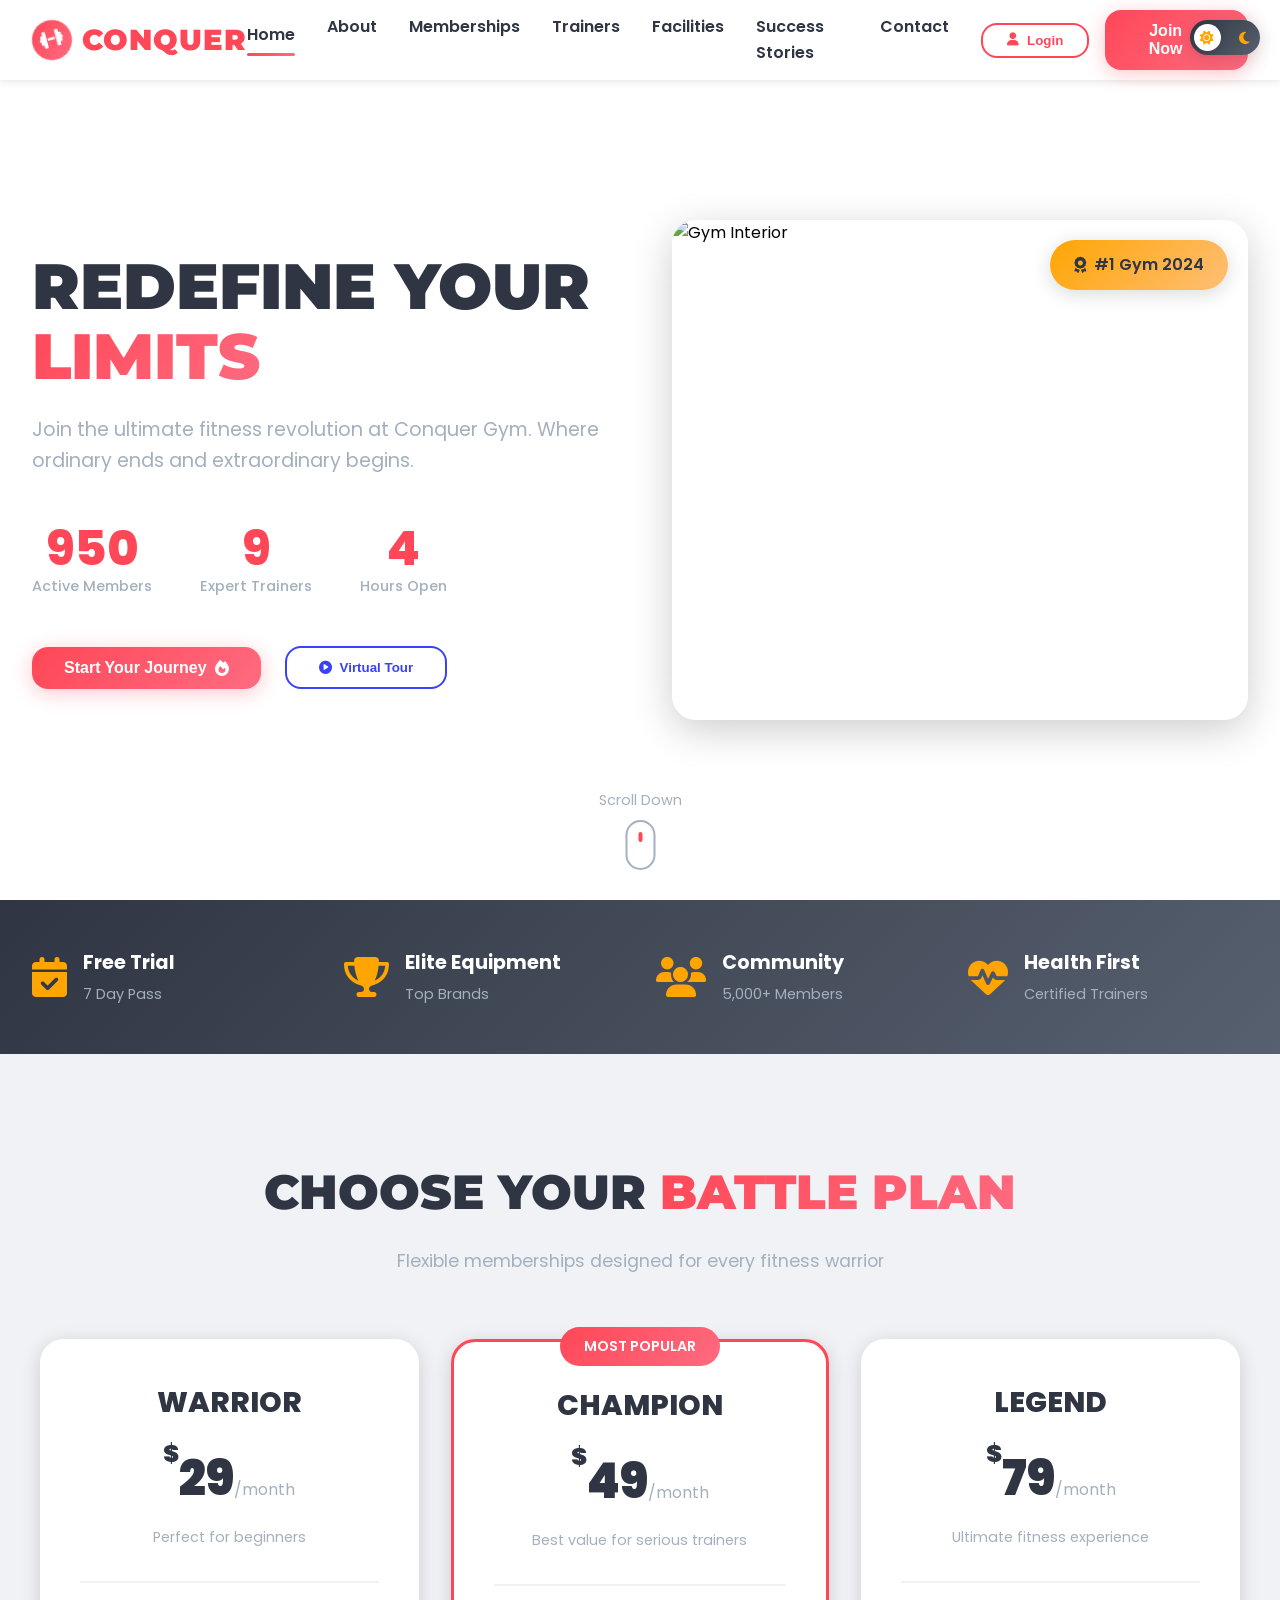
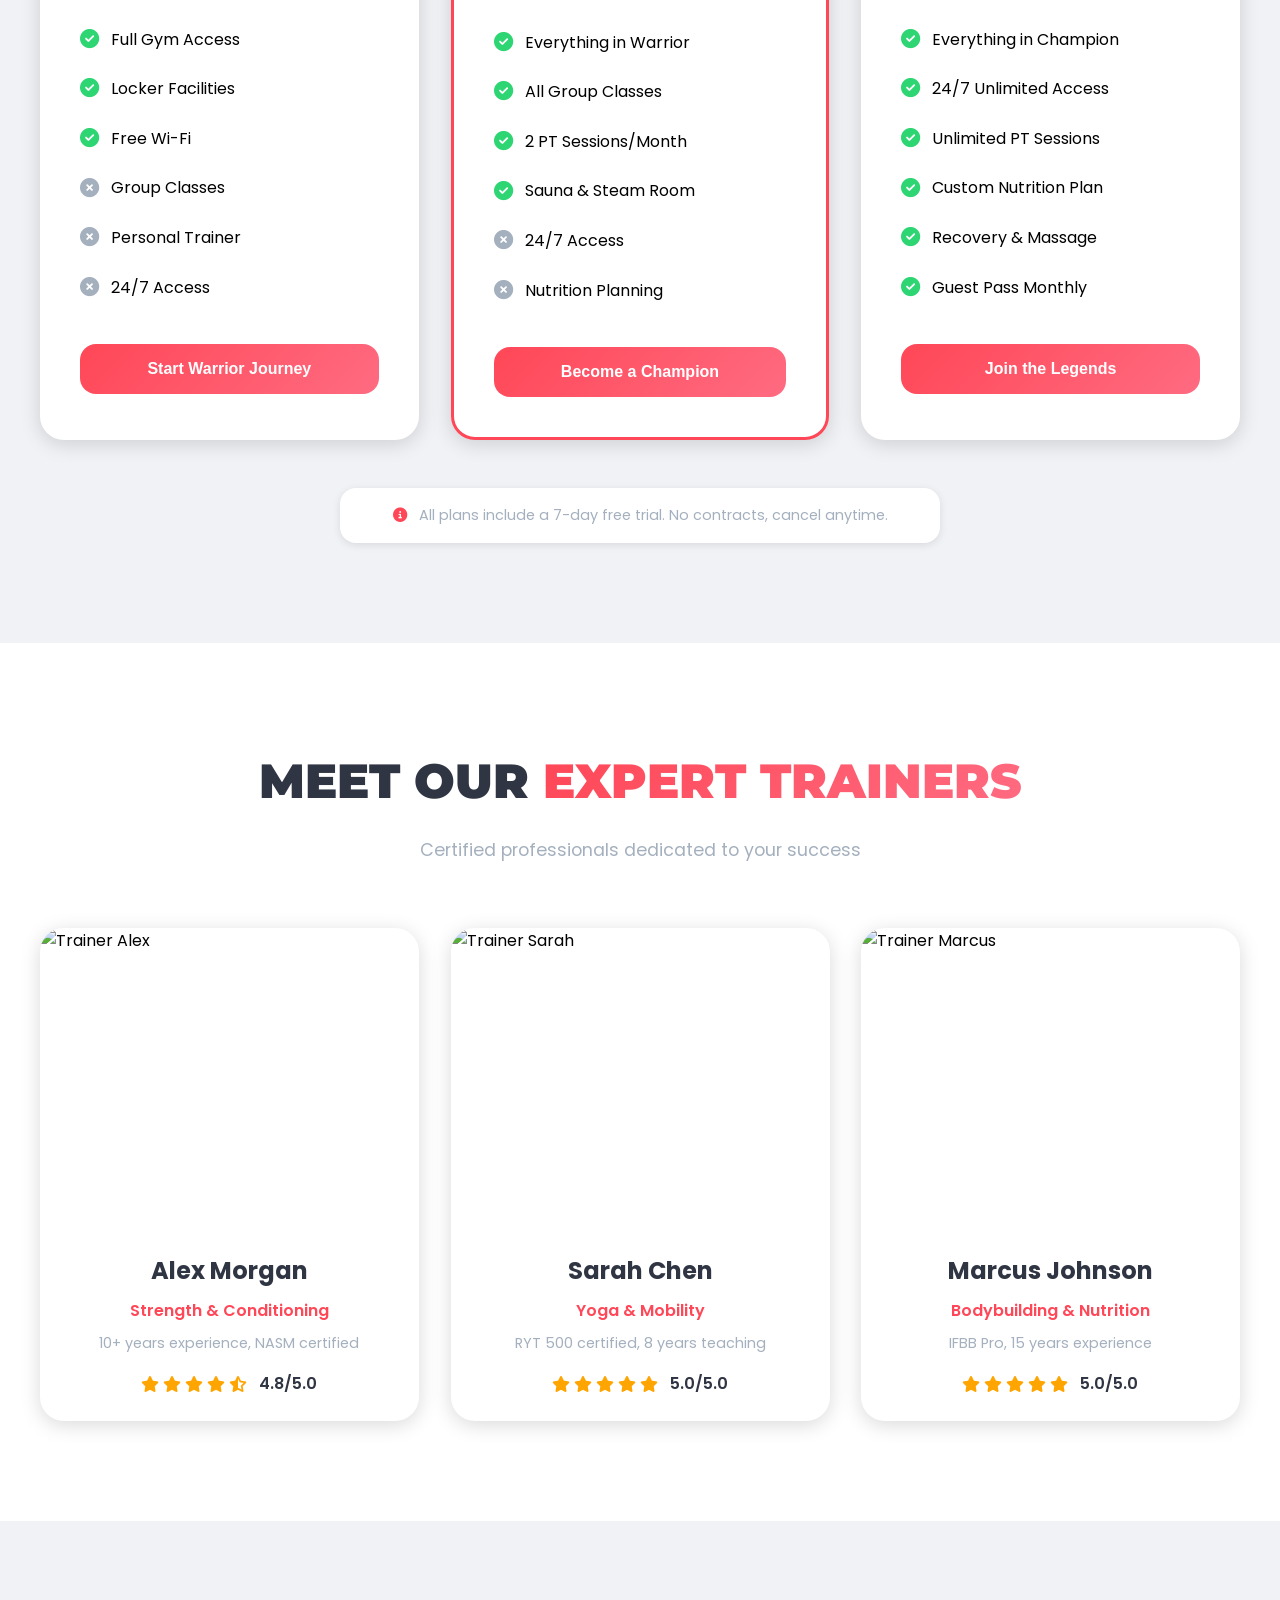
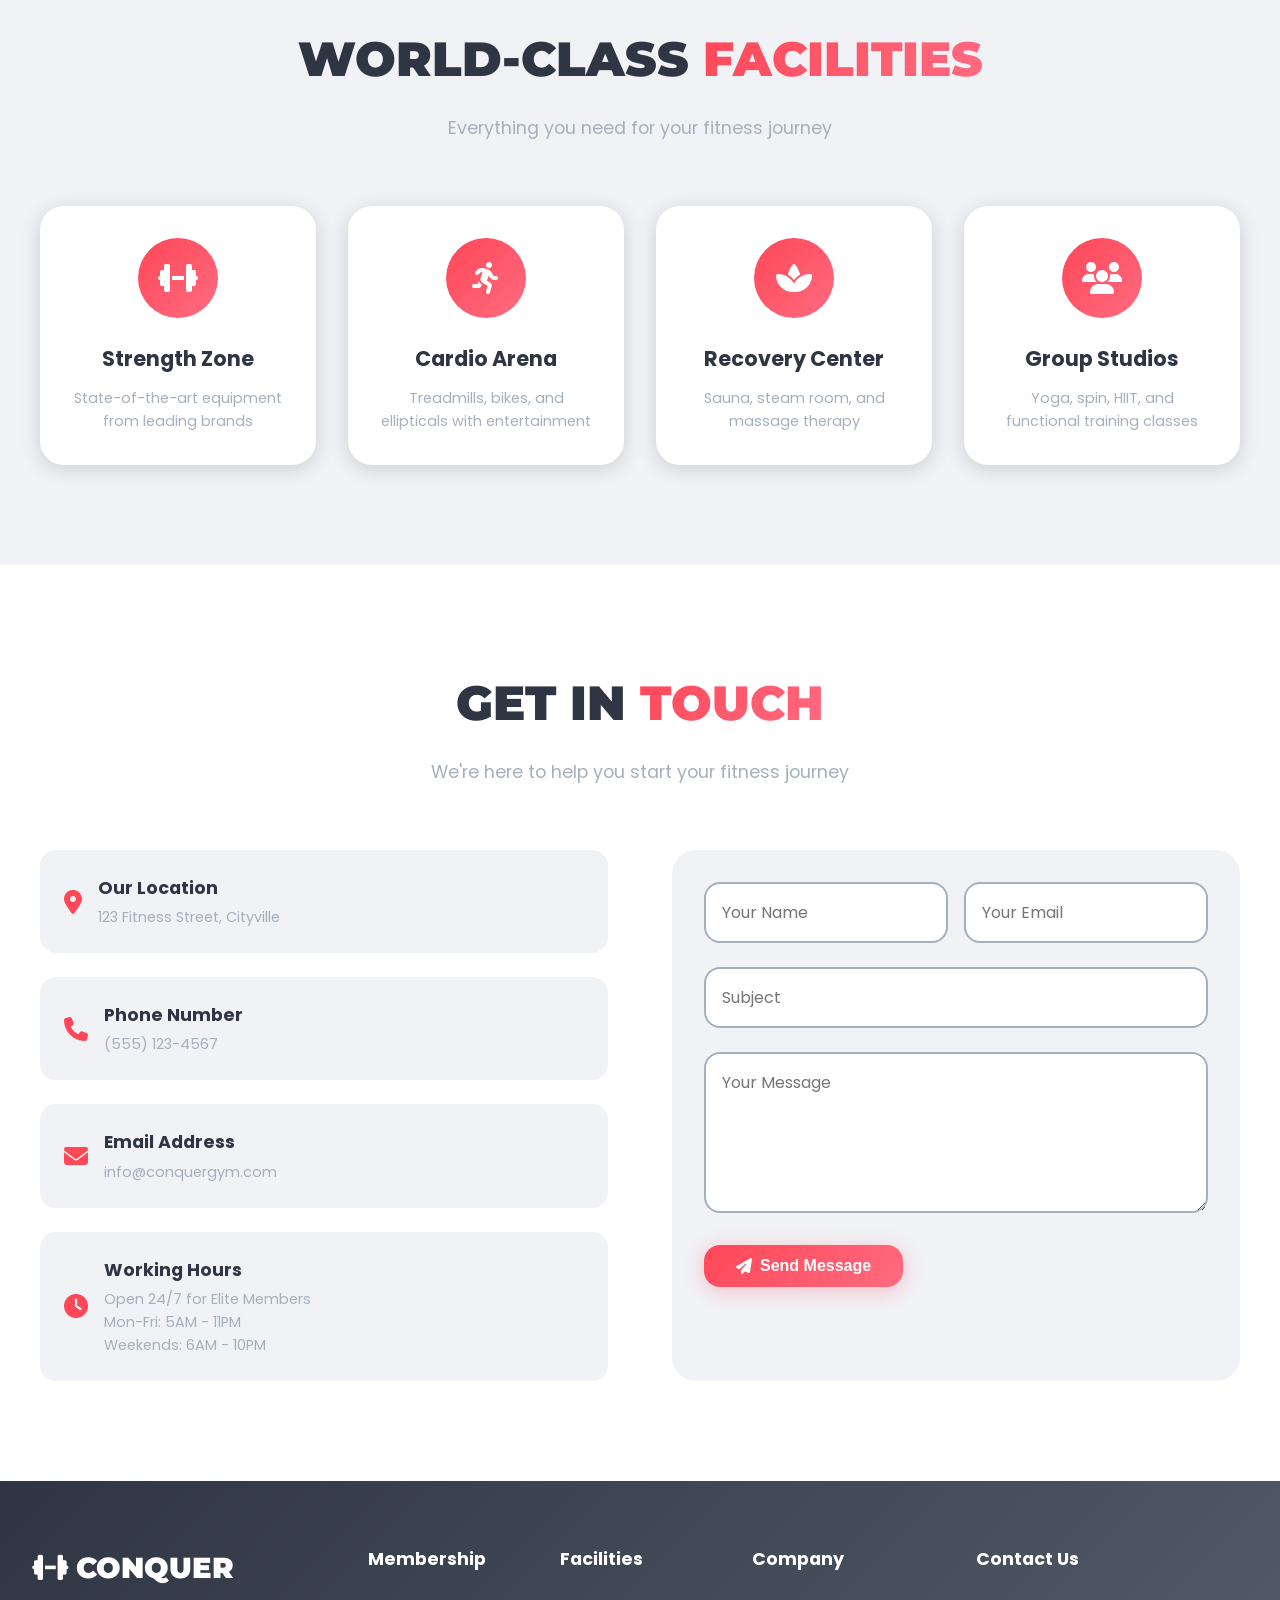
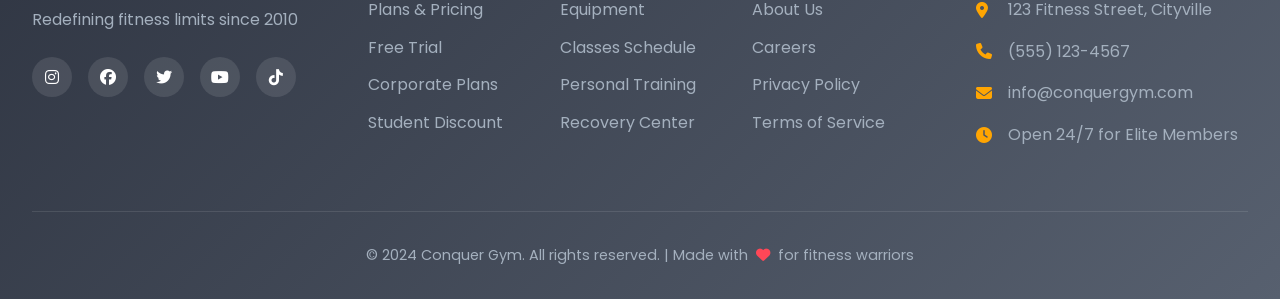
==== commit b929f92f: "updated all of them" ====
--- a/index.html
+++ b/index.html
@@ -53,7 +53,7 @@
     <!-- Navigation -->
     <nav class="navbar">
         <div class="nav-container">
-            <a href="#" class="nav-logo">
+            <a href="index.html" class="nav-logo">
                 <div class="logo-icon">
                     <i class="fas fa-dumbbell"></i>
                 </div>
@@ -63,20 +63,20 @@
             <div class="nav-menu">
                 <ul class="nav-list">
                     <li class="nav-item"><a href="#home" class="nav-link active">Home</a></li>
-                    <li class="nav-item"><a href="#about" class="nav-link">About</a></li>
+                    <li class="nav-item"><a href="about.php" class="nav-link">About</a></li>
                     <li class="nav-item"><a href="#memberships" class="nav-link">Memberships</a></li>
                     <li class="nav-item"><a href="#trainers" class="nav-link">Trainers</a></li>
                     <li class="nav-item"><a href="#facilities" class="nav-link">Facilities</a></li>
-                    <li class="nav-item"><a href="#testimonials" class="nav-link">Success Stories</a></li>
+                    <li class="nav-item"><a href="success-stories.php" class="nav-link">Success Stories</a></li>
                     <li class="nav-item"><a href="#contact" class="nav-link">Contact</a></li>
                 </ul>
                 
                 <div class="nav-actions">
-                    <button class="btn-login">
+                    <button class="btn-login" onclick="window.location.href='login.php'">
                         <i class="fas fa-user"></i>
                         <span>Login</span>
                     </button>
-                    <button class="btn-primary btn-join">
+                    <button class="btn-primary btn-join" onclick="openMembershipModal()">
                         <span>Join Now</span>
                         <i class="fas fa-arrow-right"></i>
                     </button>
@@ -312,7 +312,7 @@
             
             <div class="trainer-card" data-aos="flip-left" data-aos-delay="200">
                 <div class="trainer-image">
-                    <img src="https://images.unsplash.com/photo-1594381898411-846e7d193883?ixlib=rb-4.0.3&auto=format&fit=crop&w-800&q=80" alt="Trainer Sarah">
+                    <img src="https://images.unsplash.com/photo-1594381898411-846e7d193883?ixlib=rb-4.0.3&auto=format&fit=crop&w=800&q=80" alt="Trainer Sarah">
                     <div class="trainer-overlay">
                         <div class="social-links">
                             <a href="#"><i class="fab fa-instagram"></i></a>
@@ -406,105 +406,170 @@
         </div>
     </section>
 
+    <!-- Contact Section -->
+    <section class="contact" id="contact">
+        <div class="section-header" data-aos="fade-up">
+            <h2 class="section-title">GET IN <span class="highlight">TOUCH</span></h2>
+            <p class="section-subtitle">We're here to help you start your fitness journey</p>
+        </div>
+        
+        <div class="contact-container" data-aos="fade-up">
+            <div class="contact-info">
+                <div class="info-card">
+                    <i class="fas fa-map-marker-alt"></i>
+                    <div>
+                        <h3>Our Location</h3>
+                        <p>123 Fitness Street, Cityville</p>
+                    </div>
+                </div>
+                <div class="info-card">
+                    <i class="fas fa-phone"></i>
+                    <div>
+                        <h3>Phone Number</h3>
+                        <p>(555) 123-4567</p>
+                    </div>
+                </div>
+                <div class="info-card">
+                    <i class="fas fa-envelope"></i>
+                    <div>
+                        <h3>Email Address</h3>
+                        <p>info@conquergym.com</p>
+                    </div>
+                </div>
+                <div class="info-card">
+                    <i class="fas fa-clock"></i>
+                    <div>
+                        <h3>Working Hours</h3>
+                        <p>Open 24/7 for Elite Members</p>
+                        <p>Mon-Fri: 5AM - 11PM</p>
+                        <p>Weekends: 6AM - 10PM</p>
+                    </div>
+                </div>
+            </div>
+            
+            <form class="contact-form" id="contactForm">
+                <div class="form-row">
+                    <div class="form-group">
+                        <input type="text" placeholder="Your Name" required>
+                    </div>
+                    <div class="form-group">
+                        <input type="email" placeholder="Your Email" required>
+                    </div>
+                </div>
+                <div class="form-group">
+                    <input type="text" placeholder="Subject" required>
+                </div>
+                <div class="form-group">
+                    <textarea placeholder="Your Message" rows="5" required></textarea>
+                </div>
+                <button type="submit" class="btn-primary">
+                    <i class="fas fa-paper-plane"></i>
+                    Send Message
+                </button>
+            </form>
+        </div>
+    </section>
+
     <!-- Registration Modal -->
-    <div class="modal-overlay" id="membershipModal">
-        <div class="modal-container">
-            <div class="modal-header">
-                <h2>Join the Conquer Community</h2>
-                <button class="modal-close" onclick="closeModal()">
-                    <i class="fas fa-times"></i>
-                </button>
-            </div>
-            
-            <div class="modal-body">
-                <form id="registrationForm">
-                    <div class="form-step active" id="step1">
-                        <h3>Choose Your Plan</h3>
-                        <div class="plan-options">
-                            <div class="plan-option" onclick="selectPlanOption('warrior')">
-                                <h4>Warrior</h4>
-                                <div class="price">$29<span>/month</span></div>
-                                <p>Basic access</p>
-                            </div>
-                            <div class="plan-option popular" onclick="selectPlanOption('champion')">
-                                <h4>Champion</h4>
-                                <div class="price">$49<span>/month</span></div>
-                                <p>Most popular</p>
-                            </div>
-                            <div class="plan-option" onclick="selectPlanOption('legend')">
-                                <h4>Legend</h4>
-                                <div class="price">$79<span>/month</span></div>
-                                <p>Premium experience</p>
-                            </div>
+    <!-- Registration Modal -->
+<div class="modal-overlay" id="membershipModal">
+    <div class="modal-container">
+        <div class="modal-header">
+            <h2>Join the Conquer Community</h2>
+            <button class="modal-close" onclick="closeModal()">
+                <i class="fas fa-times"></i>
+            </button>
+        </div>
+        
+        <div class="modal-body">
+            <form id="registrationForm">
+                <div class="form-step active" id="step1">
+                    <h3>Choose Your Plan</h3>
+                    <div class="plan-options">
+                        <div class="plan-option" onclick="selectPlanOption('warrior')">
+                            <h4>Warrior</h4>
+                            <div class="price">$29<span>/month</span></div>
+                            <p>Basic access</p>
                         </div>
-                        
+                        <div class="plan-option popular" onclick="selectPlanOption('champion')">
+                            <h4>Champion</h4>
+                            <div class="price">$49<span>/month</span></div>
+                            <p>Most popular</p>
+                        </div>
+                        <div class="plan-option" onclick="selectPlanOption('legend')">
+                            <h4>Legend</h4>
+                            <div class="price">$79<span>/month</span></div>
+                            <p>Premium experience</p>
+                        </div>
+                    </div>
+                    
+                    <button type="button" class="btn-next" onclick="nextStep()">
+                        Next: Personal Details
+                        <i class="fas fa-arrow-right"></i>
+                    </button>
+                </div>
+                
+                <div class="form-step" id="step2">
+                    <h3>Personal Information</h3>
+                    <div class="form-group">
+                        <input type="text" name="name" placeholder="Full Name" required>
+                    </div>
+                    <div class="form-group">
+                        <input type="email" name="email" placeholder="Email Address" required>
+                    </div>
+                    <div class="form-group">
+                        <input type="tel" name="phone" placeholder="Phone Number">
+                    </div>
+                    
+                    <div class="form-actions">
+                        <button type="button" class="btn-back" onclick="prevStep()">
+                            <i class="fas fa-arrow-left"></i>
+                            Back
+                        </button>
                         <button type="button" class="btn-next" onclick="nextStep()">
-                            Next: Personal Details
+                            Next: Account Setup
                             <i class="fas fa-arrow-right"></i>
                         </button>
                     </div>
+                </div>
+                
+                <div class="form-step" id="step3">
+                    <h3>Account Setup</h3>
+                    <div class="form-group">
+                        <input type="password" name="password" placeholder="Create Password" required>
+                    </div>
+                    <div class="form-group">
+                        <input type="password" name="confirm_password" placeholder="Confirm Password" required>
+                    </div>
                     
-                    <div class="form-step" id="step2">
-                        <h3>Personal Information</h3>
-                        <div class="form-group">
-                            <input type="text" placeholder="Full Name" required>
-                        </div>
-                        <div class="form-group">
-                            <input type="email" placeholder="Email Address" required>
-                        </div>
-                        <div class="form-group">
-                            <input type="tel" placeholder="Phone Number">
-                        </div>
-                        
-                        <div class="form-actions">
-                            <button type="button" class="btn-back" onclick="prevStep()">
-                                <i class="fas fa-arrow-left"></i>
-                                Back
-                            </button>
-                            <button type="button" class="btn-next" onclick="nextStep()">
-                                Next: Account Setup
-                                <i class="fas fa-arrow-right"></i>
-                            </button>
-                        </div>
+                    <div class="form-check">
+                        <input type="checkbox" id="terms" name="terms" required>
+                        <label for="terms">
+                            I agree to the <a href="#">Terms & Conditions</a> and <a href="#">Privacy Policy</a>
+                        </label>
                     </div>
                     
-                    <div class="form-step" id="step3">
-                        <h3>Account Setup</h3>
-                        <div class="form-group">
-                            <input type="password" placeholder="Create Password" required>
-                        </div>
-                        <div class="form-group">
-                            <input type="password" placeholder="Confirm Password" required>
-                        </div>
-                        
-                        <div class="form-check">
-                            <input type="checkbox" id="terms" required>
-                            <label for="terms">
-                                I agree to the <a href="#">Terms & Conditions</a> and <a href="#">Privacy Policy</a>
-                            </label>
-                        </div>
-                        
-                        <div class="form-actions">
-                            <button type="button" class="btn-back" onclick="prevStep()">
-                                <i class="fas fa-arrow-left"></i>
-                                Back
-                            </button>
-                            <button type="submit" class="btn-submit">
-                                <i class="fas fa-check-circle"></i>
-                                Complete Registration
-                            </button>
-                        </div>
-                    </div>
-                </form>
-                
-                <div class="progress-bar">
-                    <div class="progress-step active" data-step="1"></div>
-                    <div class="progress-step" data-step="2"></div>
-                    <div class="progress-step" data-step="3"></div>
-                </div>
+                    <div class="form-actions">
+                        <button type="button" class="btn-back" onclick="prevStep()">
+                            <i class="fas fa-arrow-left"></i>
+                            Back
+                        </button>
+                        <button type="submit" class="btn-submit">
+                            <i class="fas fa-check-circle"></i>
+                            Complete Registration
+                        </button>
+                    </div>
+                </div>
+            </form>
+            
+            <div class="progress-bar">
+                <div class="progress-step active" data-step="1"></div>
+                <div class="progress-step" data-step="2"></div>
+                <div class="progress-step" data-step="3"></div>
             </div>
         </div>
     </div>
+</div>
 
     <!-- Footer -->
     <footer class="footer">
@@ -527,24 +592,24 @@
             <div class="footer-links">
                 <div class="link-group">
                     <h4>Membership</h4>
-                    <a href="#">Plans & Pricing</a>
-                    <a href="#">Free Trial</a>
-                    <a href="#">Corporate Plans</a>
-                    <a href="#">Student Discount</a>
+                    <a href="#memberships">Plans & Pricing</a>
+                    <a href="#" onclick="openMembershipModal()">Free Trial</a>
+                    <a href="#contact">Corporate Plans</a>
+                    <a href="#contact">Student Discount</a>
                 </div>
                 
                 <div class="link-group">
                     <h4>Facilities</h4>
-                    <a href="#">Equipment</a>
-                    <a href="#">Classes Schedule</a>
-                    <a href="#">Personal Training</a>
-                    <a href="#">Recovery Center</a>
+                    <a href="#facilities">Equipment</a>
+                    <a href="#contact">Classes Schedule</a>
+                    <a href="#trainers">Personal Training</a>
+                    <a href="#facilities">Recovery Center</a>
                 </div>
                 
                 <div class="link-group">
                     <h4>Company</h4>
-                    <a href="#">About Us</a>
-                    <a href="#">Careers</a>
+                    <a href="about.php">About Us</a>
+                    <a href="#contact">Careers</a>
                     <a href="#">Privacy Policy</a>
                     <a href="#">Terms of Service</a>
                 </div>
@@ -572,7 +637,7 @@
     <!-- Scripts -->
     <script src="https://unpkg.com/aos@2.3.1/dist/aos.js"></script>
     <script src="https://cdn.jsdelivr.net/npm/swiper@10/swiper-bundle.min.js"></script>
-    <script src="script.js"></script>
+    <script src="main.js"></script>
     
     <script>
         // Initialize AOS
@@ -591,6 +656,24 @@
                 }, 500);
             }, 1000);
         });
+        
+        // Contact form submission
+        document.getElementById('contactForm').addEventListener('submit', function(e) {
+            e.preventDefault();
+            alert('Thank you for your message! We will get back to you soon.');
+            this.reset();
+        });
+        
+        // Scroll to section function
+        function scrollToSection(sectionId) {
+            const section = document.getElementById(sectionId);
+            if (section) {
+                window.scrollTo({
+                    top: section.offsetTop - 80,
+                    behavior: 'smooth'
+                });
+            }
+        }
     </script>
 </body>
-</html>
+</html>
--- a/index-style.css
+++ b/index-style.css
@@ -1270,4 +1270,98 @@
 
 .hidden {
     display: none !important;
+}
+/* ===== CONTACT SECTION ===== */
+.contact {
+    padding: 100px 2rem;
+    background: var(--white);
+}
+
+.contact-container {
+    max-width: 1200px;
+    margin: 0 auto;
+    display: grid;
+    grid-template-columns: 1fr 1fr;
+    gap: 4rem;
+}
+
+.contact-info {
+    display: grid;
+    gap: 1.5rem;
+}
+
+.info-card {
+    display: flex;
+    align-items: center;
+    gap: 1rem;
+    padding: 1.5rem;
+    background: var(--light-color);
+    border-radius: var(--radius-md);
+    transition: var(--transition);
+}
+
+.info-card:hover {
+    transform: translateY(-5px);
+    box-shadow: var(--shadow-md);
+}
+
+.info-card i {
+    font-size: 1.5rem;
+    color: var(--primary-color);
+}
+
+.info-card h3 {
+    font-size: 1.1rem;
+    margin-bottom: 0.25rem;
+    color: var(--dark-color);
+}
+
+.info-card p {
+    color: var(--gray);
+    font-size: 0.9rem;
+}
+
+.contact-form {
+    background: var(--light-color);
+    padding: 2rem;
+    border-radius: var(--radius-lg);
+}
+
+.form-row {
+    display: grid;
+    grid-template-columns: 1fr 1fr;
+    gap: 1rem;
+}
+
+.form-group {
+    margin-bottom: 1.5rem;
+}
+
+.form-group input,
+.form-group textarea {
+    width: 100%;
+    padding: 1rem;
+    border: 2px solid var(--gray);
+    border-radius: var(--radius-md);
+    background: var(--white);
+    color: var(--dark-color);
+    font-family: inherit;
+    font-size: 1rem;
+    transition: var(--transition);
+}
+
+.form-group input:focus,
+.form-group textarea:focus {
+    outline: none;
+    border-color: var(--primary-color);
+}
+
+@media (max-width: 768px) {
+    .contact-container {
+        grid-template-columns: 1fr;
+    }
+    
+    .form-row {
+        grid-template-columns: 1fr;
+    }
 }
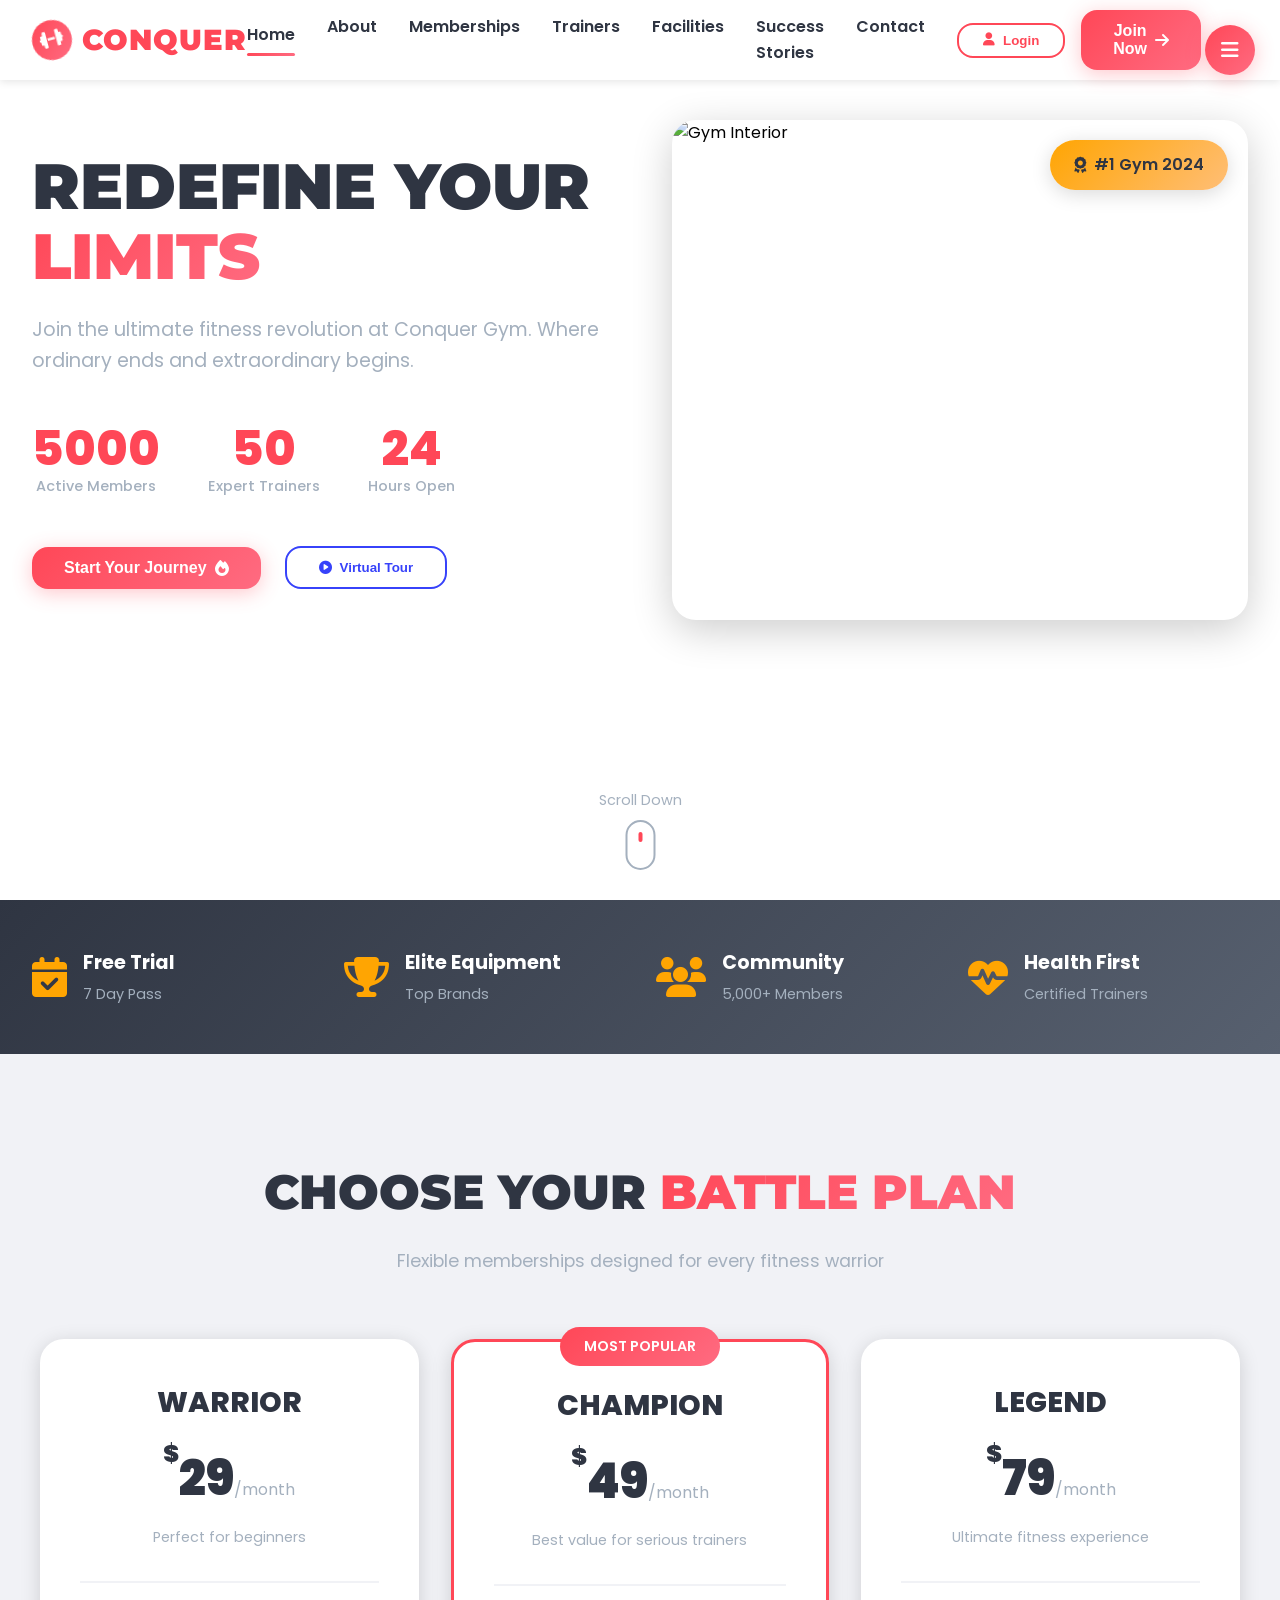
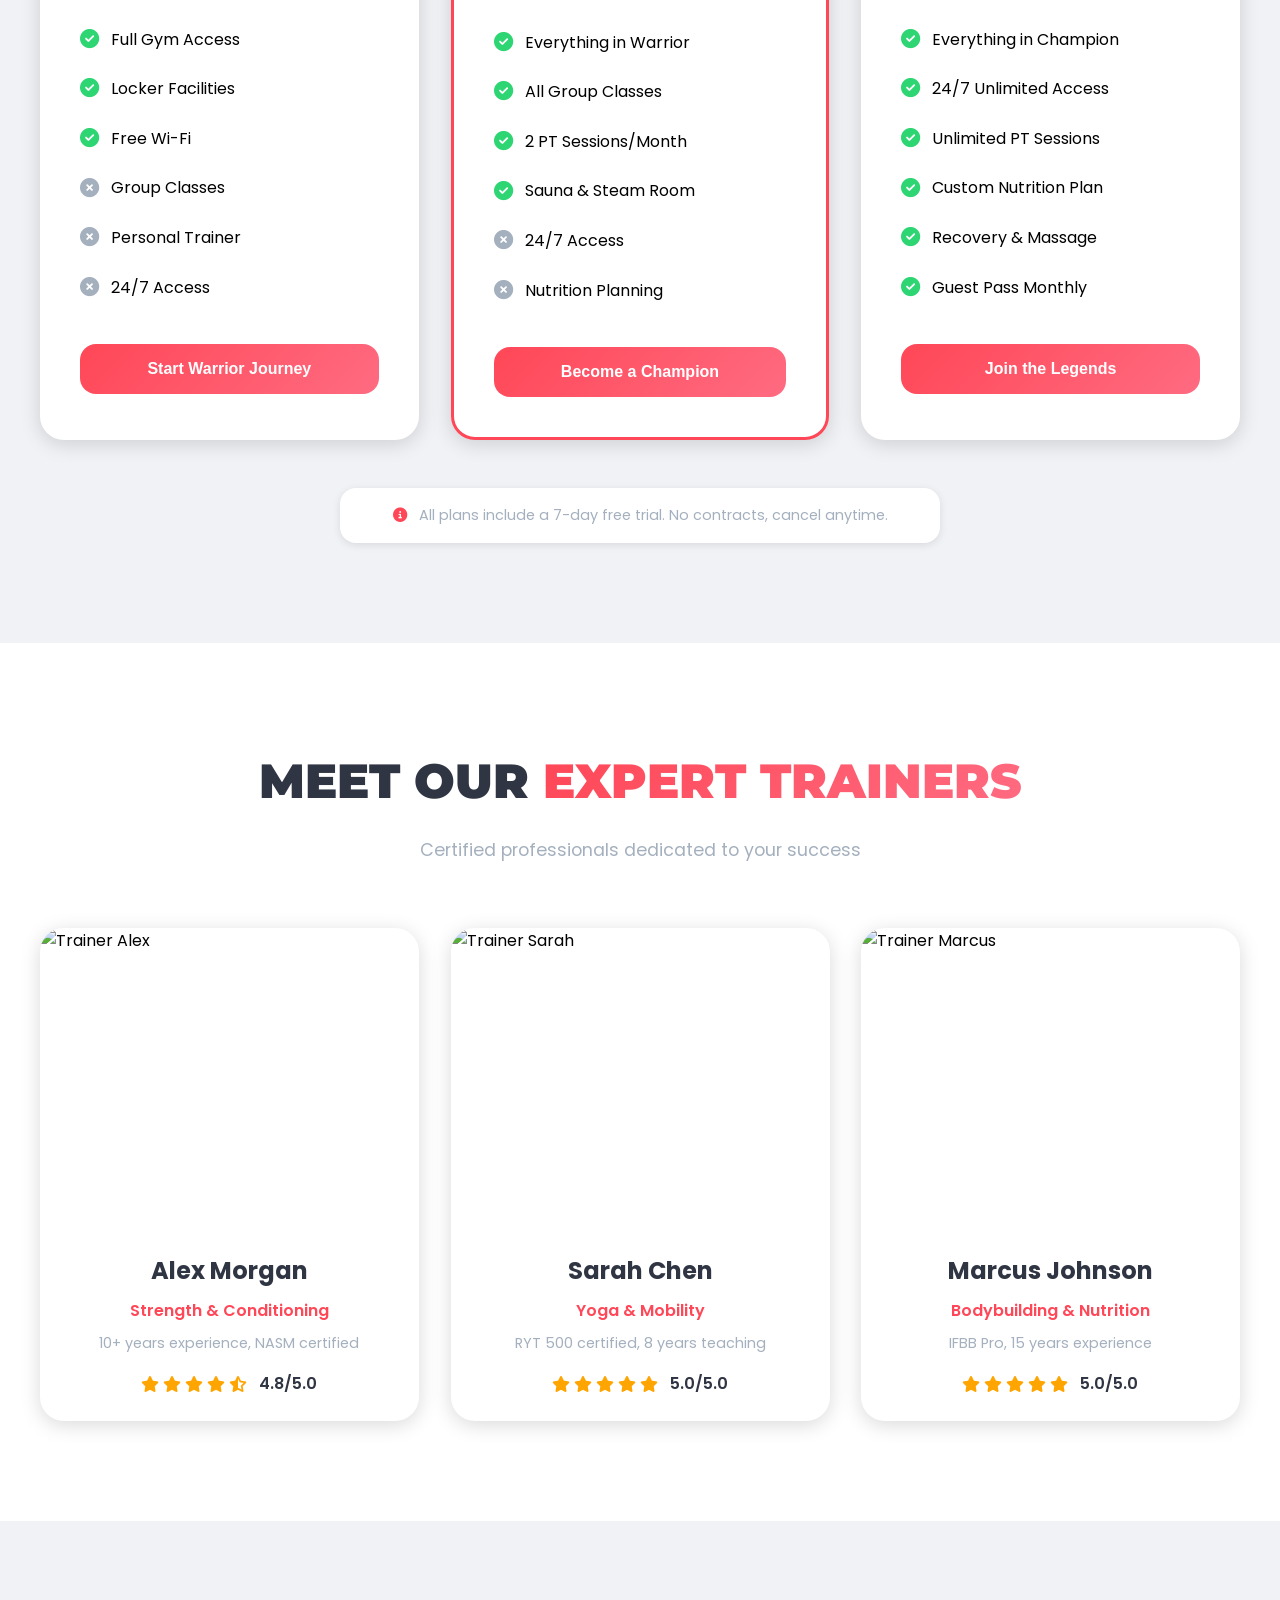
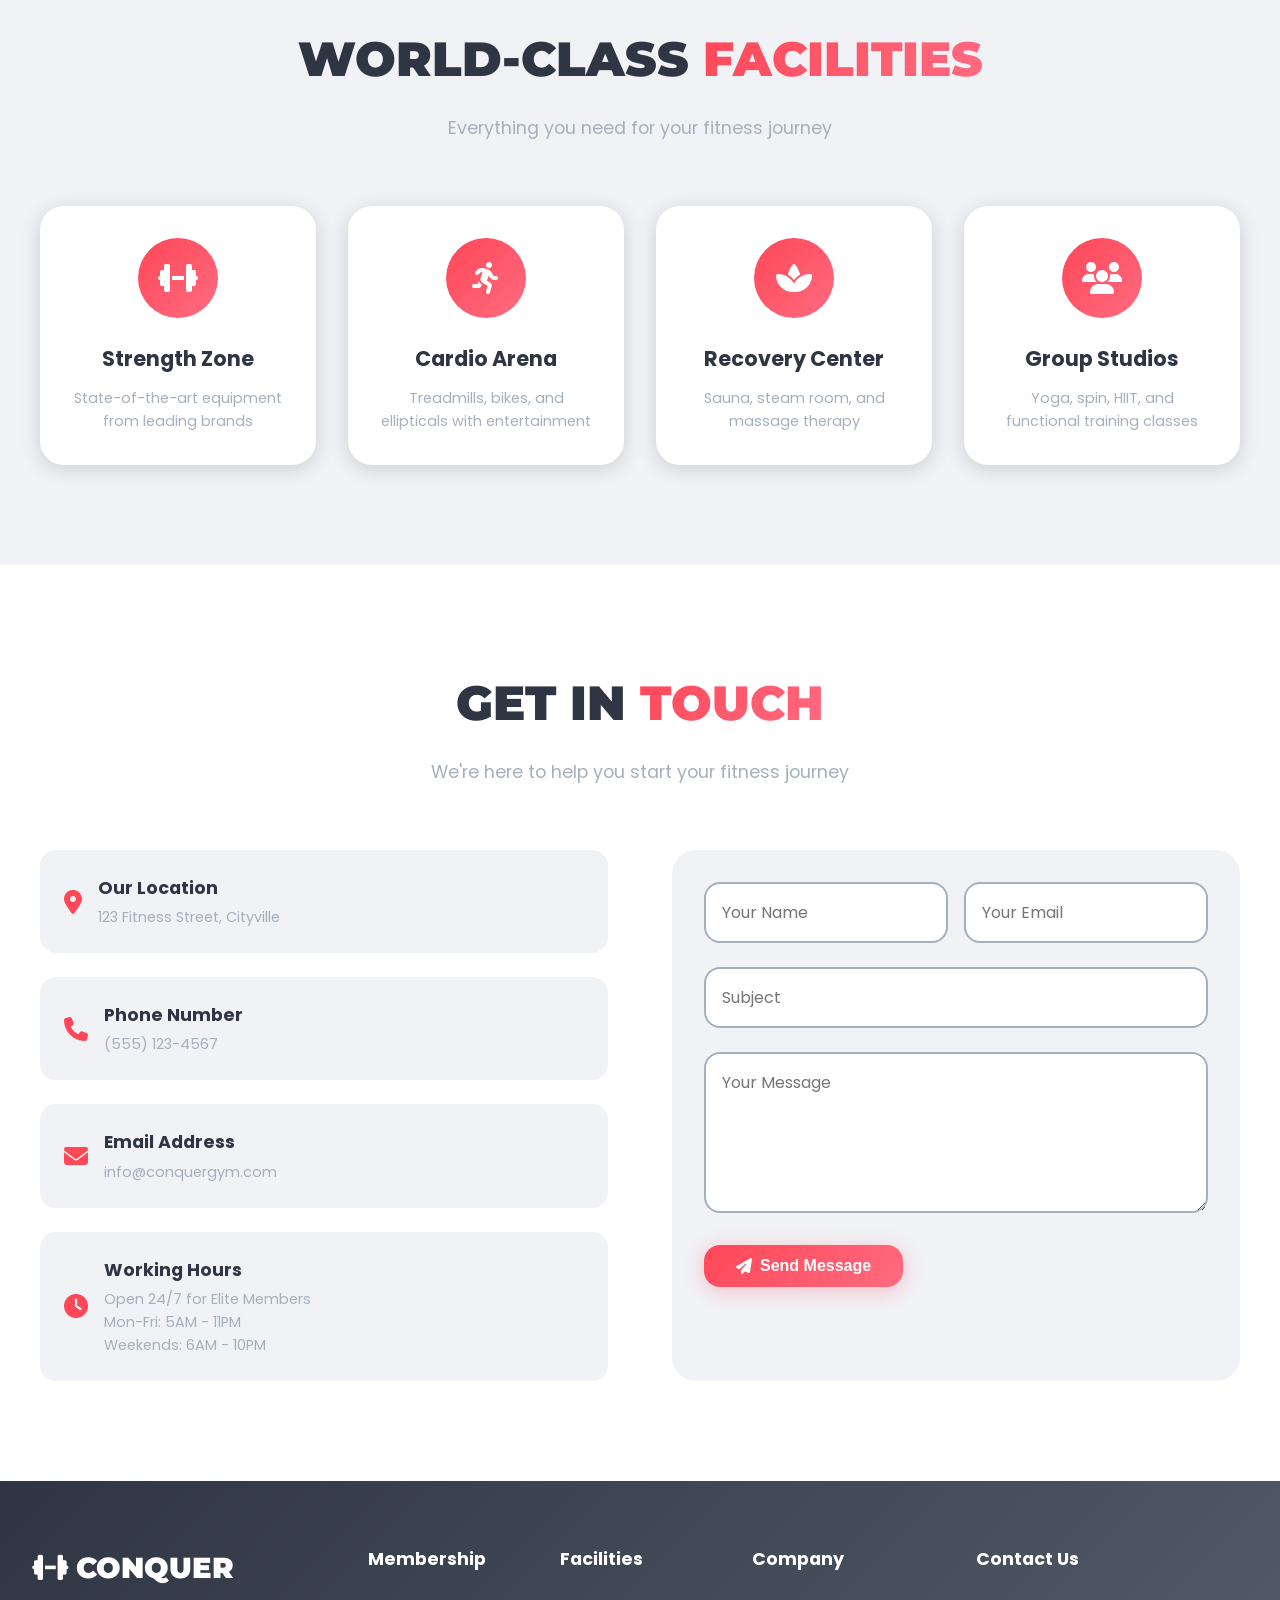
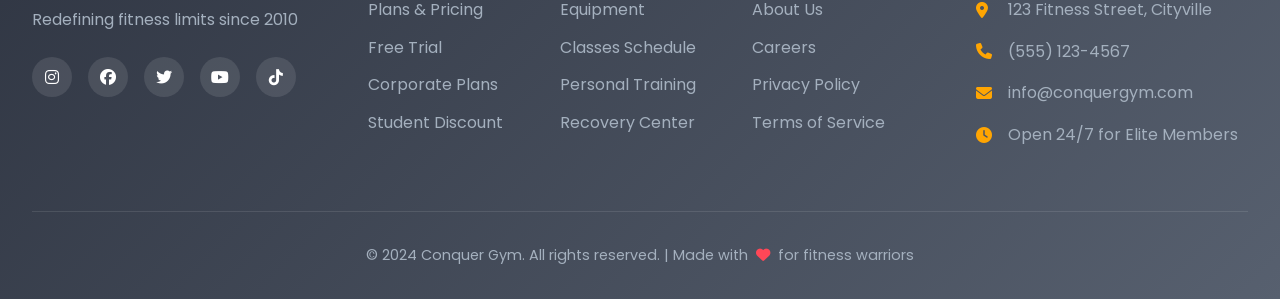
==== commit 24aac62f: "Add registration and logout functionality with styling - Implemented logout.php to handle user sessi" ====
--- a/index.html
+++ b/index.html
@@ -15,40 +15,123 @@
     
     <!-- Icons -->
     <link rel="stylesheet" href="https://cdnjs.cloudflare.com/ajax/libs/font-awesome/6.4.0/css/all.min.css">
-    <link href="https://unpkg.com/boxicons@2.1.4/css/boxicons.min.css" rel="stylesheet">
     
     <!-- AOS Animation -->
     <link href="https://unpkg.com/aos@2.3.1/dist/aos.css" rel="stylesheet">
     
-    <!-- Swiper CSS -->
-    <link rel="stylesheet" href="https://cdn.jsdelivr.net/npm/swiper@10/swiper-bundle.min.css">
-    
     <!-- Custom CSS -->
     <link rel="stylesheet" href="index-style.css">
+    
+    <style>
+        /* Temporary debug styles to ensure content is visible */
+        * {
+            box-sizing: border-box;
+        }
+        
+        body {
+            font-family: 'Poppins', sans-serif;
+            margin: 0;
+            padding: 0;
+            background: #ffffff;
+            color: #000000;
+        }
+        
+        /* Make sure all sections are visible */
+        section {
+            display: block !important;
+            opacity: 1 !important;
+            visibility: visible !important;
+            position: relative !important;
+        }
+        
+        /* Ensure sidebar button is visible */
+        .sidebar-toggle {
+            position: fixed;
+            top: 25px;
+            right: 25px;
+            z-index: 1001;
+            background: linear-gradient(135deg, #ff4757 0%, #ff6b81 100%);
+            border: none;
+            width: 50px;
+            height: 50px;
+            border-radius: 50%;
+            cursor: pointer;
+            display: flex !important;
+            align-items: center;
+            justify-content: center;
+            box-shadow: 0 4px 20px rgba(255, 71, 87, 0.3);
+            color: white;
+            font-size: 1.25rem;
+        }
+    </style>
 </head>
 <body>
-    <!-- Theme Toggle -->
-    <div class="theme-toggle">
-        <input type="checkbox" id="theme-switch" class="checkbox">
-        <label for="theme-switch" class="switch">
-            <i class="fas fa-sun"></i>
-            <i class="fas fa-moon"></i>
-            <span class="ball"></span>
-        </label>
-    </div>
-
-    <!-- Loading Screen -->
-    <div class="loading-screen">
-        <div class="loader">
-            <div class="dumbbell-loader">
-                <div class="bar"></div>
-                <div class="circle left"></div>
-                <div class="circle right"></div>
-                <div class="bar"></div>
-            </div>
-            <p>Loading Conquer Gym...</p>
-        </div>
-    </div>
+    <!-- Sidebar -->
+    <aside class="sidebar" id="sidebar">
+        <div class="sidebar-header">
+            <a href="index.html" class="sidebar-logo">
+                <i class="fas fa-dumbbell"></i>
+                CONQUER
+            </a>
+            <button class="sidebar-close" onclick="toggleSidebar()">
+                <i class="fas fa-times"></i>
+            </button>
+        </div>
+        
+        <div class="sidebar-user">
+            <div class="user-avatar" id="user-avatar">G</div>
+            <div class="user-info">
+                <h3 id="user-name">Guest User</h3>
+                <p id="user-status">Not logged in</p>
+            </div>
+        </div>
+        
+        <div class="sidebar-menu">
+            <h4 class="sidebar-title">Main Menu</h4>
+            <ul class="sidebar-nav">
+                <li><a href="#home" class="active" onclick="toggleSidebar()"><i class="fas fa-home"></i>Home</a></li>
+                <li><a href="about.php" onclick="toggleSidebar()"><i class="fas fa-info-circle"></i>About Us</a></li>
+                <li><a href="#memberships" onclick="toggleSidebar()"><i class="fas fa-credit-card"></i>Memberships</a></li>
+                <li><a href="#trainers" onclick="toggleSidebar()"><i class="fas fa-users"></i>Trainers</a></li>
+                <li><a href="#facilities" onclick="toggleSidebar()"><i class="fas fa-dumbbell"></i>Facilities</a></li>
+                <li><a href="success-stories.php" onclick="toggleSidebar()"><i class="fas fa-trophy"></i>Success Stories</a></li>
+                <li><a href="#contact" onclick="toggleSidebar()"><i class="fas fa-envelope"></i>Contact</a></li>
+            </ul>
+        </div>
+        
+        <div class="sidebar-actions">
+            <button class="sidebar-btn sidebar-btn-primary" onclick="window.location.href='login.php'; toggleSidebar();">
+                <i class="fas fa-sign-in-alt"></i>
+                Login
+            </button>
+            <button class="sidebar-btn sidebar-btn-secondary" onclick="window.location.href='register.php'; toggleSidebar();">
+                <i class="fas fa-user-plus"></i>
+                Sign Up
+            </button>
+            <button class="sidebar-btn sidebar-btn-primary" onclick="openMembershipModal(); toggleSidebar();">
+                <i class="fas fa-fire"></i>
+                Join Now
+            </button>
+        </div>
+        
+        <div class="sidebar-footer">
+            <p>&copy; 2024 Conquer Gym</p>
+            <div class="sidebar-social">
+                <a href="#"><i class="fab fa-instagram"></i></a>
+                <a href="#"><i class="fab fa-facebook"></i></a>
+                <a href="#"><i class="fab fa-twitter"></i></a>
+                <a href="#"><i class="fab fa-youtube"></i></a>
+            </div>
+        </div>
+    </aside>
+
+    <!-- Sidebar Overlay -->
+    <div class="sidebar-overlay" onclick="toggleSidebar()"></div>
+
+    <!-- Sidebar Toggle Button -->
+    <button class="sidebar-toggle" onclick="toggleSidebar()">
+        <i class="fas fa-bars"></i>
+    </button>
 
     <!-- Navigation -->
     <nav class="navbar">
@@ -90,38 +173,38 @@
     </nav>
 
     <!-- Hero Section -->
-    <section class="hero" id="home">
-        <div class="hero-container">
+    <section class="hero" id="home" style="padding: 120px 2rem 80px; min-height: 100vh; display: flex; align-items: center; position: relative; overflow: hidden; background: #ffffff;">
+        <div class="hero-container" style="max-width: 1400px; margin: 0 auto; display: grid; grid-template-columns: 1fr 1fr; gap: 4rem; align-items: center;">
             <div class="hero-content" data-aos="fade-right" data-aos-duration="1000">
-                <h1 class="hero-title">
-                    <span class="title-line">REDEFINE YOUR</span>
-                    <span class="title-highlight">LIMITS</span>
+                <h1 class="hero-title" style="font-size: 4rem; font-weight: 900; margin-bottom: 1.5rem; line-height: 1.1; font-family: 'Montserrat', sans-serif;">
+                    <span class="title-line" style="display: block; color: #2f3542;">REDEFINE YOUR</span>
+                    <span class="title-highlight" style="color: #ff4757; background: linear-gradient(135deg, #ff4757 0%, #ff6b81 100%); -webkit-background-clip: text; -webkit-text-fill-color: transparent; background-clip: text;">LIMITS</span>
                 </h1>
-                <p class="hero-subtitle">
+                <p class="hero-subtitle" style="font-size: 1.2rem; color: #a4b0be; margin-bottom: 3rem; max-width: 600px;">
                     Join the ultimate fitness revolution at Conquer Gym. Where ordinary ends and extraordinary begins.
                 </p>
                 
-                <div class="hero-stats">
-                    <div class="stat">
-                        <span class="stat-number" data-count="5000">0</span>
-                        <span class="stat-label">Active Members</span>
-                    </div>
-                    <div class="stat">
-                        <span class="stat-number" data-count="50">0</span>
-                        <span class="stat-label">Expert Trainers</span>
-                    </div>
-                    <div class="stat">
-                        <span class="stat-number" data-count="24">0</span>
-                        <span class="stat-label">Hours Open</span>
-                    </div>
-                </div>
-                
-                <div class="hero-actions">
-                    <button class="btn-primary btn-hero" onclick="openMembershipModal()">
+                <div class="hero-stats" style="display: flex; gap: 3rem; margin-bottom: 3rem;">
+                    <div class="stat" style="text-align: center;">
+                        <span class="stat-number" data-count="5000" style="display: block; font-size: 3rem; font-weight: 800; color: #ff4757; line-height: 1;">0</span>
+                        <span class="stat-label" style="font-size: 0.9rem; color: #a4b0be; font-weight: 500;">Active Members</span>
+                    </div>
+                    <div class="stat" style="text-align: center;">
+                        <span class="stat-number" data-count="50" style="display: block; font-size: 3rem; font-weight: 800; color: #ff4757; line-height: 1;">0</span>
+                        <span class="stat-label" style="font-size: 0.9rem; color: #a4b0be; font-weight: 500;">Expert Trainers</span>
+                    </div>
+                    <div class="stat" style="text-align: center;">
+                        <span class="stat-number" data-count="24" style="display: block; font-size: 3rem; font-weight: 800; color: #ff4757; line-height: 1;">0</span>
+                        <span class="stat-label" style="font-size: 0.9rem; color: #a4b0be; font-weight: 500;">Hours Open</span>
+                    </div>
+                </div>
+                
+                <div class="hero-actions" style="display: flex; gap: 1.5rem; align-items: center;">
+                    <button class="btn-primary btn-hero" onclick="openMembershipModal()" style="background: linear-gradient(135deg, #ff4757 0%, #ff6b81 100%); color: white; border: none; padding: 0.75rem 2rem; border-radius: 16px; font-weight: 600; font-size: 1rem; cursor: pointer; display: flex; align-items: center; gap: 0.5rem; transition: all 0.3s cubic-bezier(0.4, 0, 0.2, 1); box-shadow: 0 4px 20px rgba(255, 71, 87, 0.3);">
                         <span>Start Your Journey</span>
                         <i class="fas fa-fire"></i>
                     </button>
-                    <button class="btn-secondary" onclick="scrollToSection('memberships')">
+                    <button class="btn-secondary" onclick="scrollToSection('memberships')" style="background: transparent; border: 2px solid #3742fa; color: #3742fa; padding: 0.75rem 2rem; border-radius: 16px; font-weight: 600; cursor: pointer; display: flex; align-items: center; gap: 0.5rem; transition: all 0.3s cubic-bezier(0.4, 0, 0.2, 1);">
                         <i class="fas fa-play-circle"></i>
                         <span>Virtual Tour</span>
                     </button>
@@ -129,9 +212,9 @@
             </div>
             
             <div class="hero-image" data-aos="fade-left" data-aos-duration="1000">
-                <div class="image-container">
-                    <img src="https://images.unsplash.com/photo-1534438327276-14e5300c3a48?ixlib=rb-4.0.3&auto=format&fit=crop&w=1000&q=80" alt="Gym Interior" class="main-image">
-                    <div class="floating-badge">
+                <div class="image-container" style="position: relative; border-radius: 24px; overflow: hidden; box-shadow: 0 10px 40px rgba(0,0,0,0.2);">
+                    <img src="https://images.unsplash.com/photo-1534438327276-14e5300c3a48?ixlib=rb-4.0.3&auto=format&fit=crop&w=1000&q=80" alt="Gym Interior" class="main-image" style="width: 100%; height: 500px; object-fit: cover; display: block;">
+                    <div class="floating-badge" style="position: absolute; top: 20px; right: 20px; background: linear-gradient(135deg, #ffa502 0%, #ffbe76 100%); color: #2f3542; padding: 0.75rem 1.5rem; border-radius: 50px; display: flex; align-items: center; gap: 0.5rem; font-weight: 600; box-shadow: 0 4px 20px rgba(0,0,0,0.15);">
                         <i class="fas fa-award"></i>
                         <span>#1 Gym 2024</span>
                     </div>
@@ -139,225 +222,225 @@
             </div>
         </div>
         
-        <div class="hero-scroll">
+        <div class="hero-scroll" style="position: absolute; bottom: 30px; left: 50%; transform: translateX(-50%); text-align: center; color: #a4b0be; font-size: 0.9rem;">
             <span>Scroll Down</span>
-            <div class="scroll-icon">
-                <div class="mouse">
-                    <div class="wheel"></div>
+            <div class="scroll-icon" style="margin-top: 0.5rem;">
+                <div class="mouse" style="width: 30px; height: 50px; border: 2px solid #a4b0be; border-radius: 20px; margin: 0 auto; position: relative;">
+                    <div class="wheel" style="width: 4px; height: 10px; background: #ff4757; border-radius: 2px; position: absolute; top: 10px; left: 50%; transform: translateX(-50%);"></div>
                 </div>
             </div>
         </div>
     </section>
 
     <!-- Animated Stats Bar -->
-    <section class="stats-bar">
-        <div class="stats-container">
-            <div class="stat-item" data-aos="fade-up" data-aos-delay="100">
-                <i class="fas fa-calendar-check"></i>
+    <section class="stats-bar" style="background: linear-gradient(135deg, #2f3542 0%, #57606f 100%); padding: 3rem 2rem; color: white;">
+        <div class="stats-container" style="max-width: 1400px; margin: 0 auto; display: grid; grid-template-columns: repeat(4, 1fr); gap: 2rem;">
+            <div class="stat-item" data-aos="fade-up" data-aos-delay="100" style="display: flex; align-items: center; gap: 1rem;">
+                <i class="fas fa-calendar-check" style="font-size: 2.5rem; color: #ffa502;"></i>
                 <div>
-                    <h3>Free Trial</h3>
-                    <p>7 Day Pass</p>
-                </div>
-            </div>
-            <div class="stat-item" data-aos="fade-up" data-aos-delay="200">
-                <i class="fas fa-trophy"></i>
+                    <h3 style="font-size: 1.2rem; margin-bottom: 0.25rem;">Free Trial</h3>
+                    <p style="color: #a4b0be; font-size: 0.9rem;">7 Day Pass</p>
+                </div>
+            </div>
+            <div class="stat-item" data-aos="fade-up" data-aos-delay="200" style="display: flex; align-items: center; gap: 1rem;">
+                <i class="fas fa-trophy" style="font-size: 2.5rem; color: #ffa502;"></i>
                 <div>
-                    <h3>Elite Equipment</h3>
-                    <p>Top Brands</p>
-                </div>
-            </div>
-            <div class="stat-item" data-aos="fade-up" data-aos-delay="300">
-                <i class="fas fa-users"></i>
+                    <h3 style="font-size: 1.2rem; margin-bottom: 0.25rem;">Elite Equipment</h3>
+                    <p style="color: #a4b0be; font-size: 0.9rem;">Top Brands</p>
+                </div>
+            </div>
+            <div class="stat-item" data-aos="fade-up" data-aos-delay="300" style="display: flex; align-items: center; gap: 1rem;">
+                <i class="fas fa-users" style="font-size: 2.5rem; color: #ffa502;"></i>
                 <div>
-                    <h3>Community</h3>
-                    <p>5,000+ Members</p>
-                </div>
-            </div>
-            <div class="stat-item" data-aos="fade-up" data-aos-delay="400">
-                <i class="fas fa-heart-pulse"></i>
+                    <h3 style="font-size: 1.2rem; margin-bottom: 0.25rem;">Community</h3>
+                    <p style="color: #a4b0be; font-size: 0.9rem;">5,000+ Members</p>
+                </div>
+            </div>
+            <div class="stat-item" data-aos="fade-up" data-aos-delay="400" style="display: flex; align-items: center; gap: 1rem;">
+                <i class="fas fa-heart-pulse" style="font-size: 2.5rem; color: #ffa502;"></i>
                 <div>
-                    <h3>Health First</h3>
-                    <p>Certified Trainers</p>
+                    <h3 style="font-size: 1.2rem; margin-bottom: 0.25rem;">Health First</h3>
+                    <p style="color: #a4b0be; font-size: 0.9rem;">Certified Trainers</p>
                 </div>
             </div>
         </div>
     </section>
 
     <!-- Membership Plans -->
-    <section class="memberships" id="memberships">
-        <div class="section-header" data-aos="fade-up">
-            <h2 class="section-title">CHOOSE YOUR <span class="highlight">BATTLE PLAN</span></h2>
-            <p class="section-subtitle">Flexible memberships designed for every fitness warrior</p>
-        </div>
-        
-        <div class="plans-container">
+    <section class="memberships" id="memberships" style="padding: 100px 2rem; background: #f1f2f6;">
+        <div class="section-header" data-aos="fade-up" style="text-align: center; margin-bottom: 4rem;">
+            <h2 class="section-title" style="font-size: 3rem; font-weight: 900; margin-bottom: 1rem; font-family: 'Montserrat', sans-serif; color: #2f3542;">CHOOSE YOUR <span class="highlight" style="color: #ff4757; background: linear-gradient(135deg, #ff4757 0%, #ff6b81 100%); -webkit-background-clip: text; -webkit-text-fill-color: transparent; background-clip: text;">BATTLE PLAN</span></h2>
+            <p class="section-subtitle" style="color: #a4b0be; font-size: 1.1rem; max-width: 600px; margin: 0 auto;">Flexible memberships designed for every fitness warrior</p>
+        </div>
+        
+        <div class="plans-container" style="max-width: 1200px; margin: 0 auto 3rem; display: grid; grid-template-columns: repeat(3, 1fr); gap: 2rem;">
             <!-- Basic Plan -->
-            <div class="plan-card" data-aos="fade-up" data-aos-delay="100">
-                <div class="plan-header">
-                    <h3 class="plan-name">WARRIOR</h3>
-                    <div class="plan-price">
-                        <sup>$</sup>29<span>/month</span>
-                    </div>
-                    <p class="plan-desc">Perfect for beginners</p>
+            <div class="plan-card" data-aos="fade-up" data-aos-delay="100" style="background: #ffffff; border-radius: 24px; padding: 2.5rem; position: relative; transition: all 0.3s cubic-bezier(0.4, 0, 0.2, 1); box-shadow: 0 4px 20px rgba(0,0,0,0.15);">
+                <div class="plan-header" style="text-align: center; margin-bottom: 2rem; padding-bottom: 2rem; border-bottom: 2px solid #f1f2f6;">
+                    <h3 class="plan-name" style="font-size: 1.8rem; font-weight: 800; margin-bottom: 1rem; color: #2f3542;">WARRIOR</h3>
+                    <div class="plan-price" style="font-size: 3rem; font-weight: 900; color: #2f3542; margin-bottom: 0.5rem;">
+                        <sup>$</sup>29<span style="font-size: 1rem; color: #a4b0be; font-weight: 400;">/month</span>
+                    </div>
+                    <p class="plan-desc" style="color: #a4b0be; font-size: 0.9rem;">Perfect for beginners</p>
                 </div>
                 
                 <div class="plan-features">
-                    <ul>
-                        <li><i class="fas fa-check-circle"></i> Full Gym Access</li>
-                        <li><i class="fas fa-check-circle"></i> Locker Facilities</li>
-                        <li><i class="fas fa-check-circle"></i> Free Wi-Fi</li>
-                        <li><i class="fas fa-times-circle"></i> Group Classes</li>
-                        <li><i class="fas fa-times-circle"></i> Personal Trainer</li>
-                        <li><i class="fas fa-times-circle"></i> 24/7 Access</li>
+                    <ul style="list-style: none; margin-bottom: 2rem;">
+                        <li style="padding: 0.75rem 0; display: flex; align-items: center; gap: 0.75rem;"><i class="fas fa-check-circle" style="color: #2ed573; font-size: 1.2rem;"></i> Full Gym Access</li>
+                        <li style="padding: 0.75rem 0; display: flex; align-items: center; gap: 0.75rem;"><i class="fas fa-check-circle" style="color: #2ed573; font-size: 1.2rem;"></i> Locker Facilities</li>
+                        <li style="padding: 0.75rem 0; display: flex; align-items: center; gap: 0.75rem;"><i class="fas fa-check-circle" style="color: #2ed573; font-size: 1.2rem;"></i> Free Wi-Fi</li>
+                        <li style="padding: 0.75rem 0; display: flex; align-items: center; gap: 0.75rem;"><i class="fas fa-times-circle" style="color: #a4b0be; font-size: 1.2rem;"></i> Group Classes</li>
+                        <li style="padding: 0.75rem 0; display: flex; align-items: center; gap: 0.75rem;"><i class="fas fa-times-circle" style="color: #a4b0be; font-size: 1.2rem;"></i> Personal Trainer</li>
+                        <li style="padding: 0.75rem 0; display: flex; align-items: center; gap: 0.75rem;"><i class="fas fa-times-circle" style="color: #a4b0be; font-size: 1.2rem;"></i> 24/7 Access</li>
                     </ul>
                 </div>
                 
-                <button class="plan-select" onclick="selectPlan('warrior')">
+                <button class="plan-select" onclick="selectPlan('warrior')" style="width: 100%; padding: 1rem; background: linear-gradient(135deg, #ff4757 0%, #ff6b81 100%); color: white; border: none; border-radius: 16px; font-weight: 600; font-size: 1rem; cursor: pointer; transition: all 0.3s cubic-bezier(0.4, 0, 0.2, 1);">
                     Start Warrior Journey
                 </button>
             </div>
             
             <!-- Popular Plan -->
-            <div class="plan-card popular" data-aos="fade-up" data-aos-delay="200">
-                <div class="popular-badge">MOST POPULAR</div>
-                <div class="plan-header">
-                    <h3 class="plan-name">CHAMPION</h3>
-                    <div class="plan-price">
-                        <sup>$</sup>49<span>/month</span>
-                    </div>
-                    <p class="plan-desc">Best value for serious trainers</p>
+            <div class="plan-card popular" data-aos="fade-up" data-aos-delay="200" style="background: #ffffff; border-radius: 24px; padding: 2.5rem; position: relative; transition: all 0.3s cubic-bezier(0.4, 0, 0.2, 1); box-shadow: 0 4px 20px rgba(0,0,0,0.15); border: 3px solid #ff4757;">
+                <div class="popular-badge" style="position: absolute; top: -15px; left: 50%; transform: translateX(-50%); background: linear-gradient(135deg, #ff4757 0%, #ff6b81 100%); color: white; padding: 0.5rem 1.5rem; border-radius: 50px; font-size: 0.9rem; font-weight: 600;">MOST POPULAR</div>
+                <div class="plan-header" style="text-align: center; margin-bottom: 2rem; padding-bottom: 2rem; border-bottom: 2px solid #f1f2f6;">
+                    <h3 class="plan-name" style="font-size: 1.8rem; font-weight: 800; margin-bottom: 1rem; color: #2f3542;">CHAMPION</h3>
+                    <div class="plan-price" style="font-size: 3rem; font-weight: 900; color: #2f3542; margin-bottom: 0.5rem;">
+                        <sup>$</sup>49<span style="font-size: 1rem; color: #a4b0be; font-weight: 400;">/month</span>
+                    </div>
+                    <p class="plan-desc" style="color: #a4b0be; font-size: 0.9rem;">Best value for serious trainers</p>
                 </div>
                 
                 <div class="plan-features">
-                    <ul>
-                        <li><i class="fas fa-check-circle"></i> Everything in Warrior</li>
-                        <li><i class="fas fa-check-circle"></i> All Group Classes</li>
-                        <li><i class="fas fa-check-circle"></i> 2 PT Sessions/Month</li>
-                        <li><i class="fas fa-check-circle"></i> Sauna & Steam Room</li>
-                        <li><i class="fas fa-times-circle"></i> 24/7 Access</li>
-                        <li><i class="fas fa-times-circle"></i> Nutrition Planning</li>
+                    <ul style="list-style: none; margin-bottom: 2rem;">
+                        <li style="padding: 0.75rem 0; display: flex; align-items: center; gap: 0.75rem;"><i class="fas fa-check-circle" style="color: #2ed573; font-size: 1.2rem;"></i> Everything in Warrior</li>
+                        <li style="padding: 0.75rem 0; display: flex; align-items: center; gap: 0.75rem;"><i class="fas fa-check-circle" style="color: #2ed573; font-size: 1.2rem;"></i> All Group Classes</li>
+                        <li style="padding: 0.75rem 0; display: flex; align-items: center; gap: 0.75rem;"><i class="fas fa-check-circle" style="color: #2ed573; font-size: 1.2rem;"></i> 2 PT Sessions/Month</li>
+                        <li style="padding: 0.75rem 0; display: flex; align-items: center; gap: 0.75rem;"><i class="fas fa-check-circle" style="color: #2ed573; font-size: 1.2rem;"></i> Sauna & Steam Room</li>
+                        <li style="padding: 0.75rem 0; display: flex; align-items: center; gap: 0.75rem;"><i class="fas fa-times-circle" style="color: #a4b0be; font-size: 1.2rem;"></i> 24/7 Access</li>
+                        <li style="padding: 0.75rem 0; display: flex; align-items: center; gap: 0.75rem;"><i class="fas fa-times-circle" style="color: #a4b0be; font-size: 1.2rem;"></i> Nutrition Planning</li>
                     </ul>
                 </div>
                 
-                <button class="plan-select popular-btn" onclick="selectPlan('champion')">
+                <button class="plan-select popular-btn" onclick="selectPlan('champion')" style="width: 100%; padding: 1rem; background: linear-gradient(135deg, #ff4757 0%, #ff6b81 100%); color: white; border: none; border-radius: 16px; font-weight: 600; font-size: 1rem; cursor: pointer; transition: all 0.3s cubic-bezier(0.4, 0, 0.2, 1);">
                     Become a Champion
                 </button>
             </div>
             
             <!-- Elite Plan -->
-            <div class="plan-card elite" data-aos="fade-up" data-aos-delay="300">
-                <div class="plan-header">
-                    <h3 class="plan-name">LEGEND</h3>
-                    <div class="plan-price">
-                        <sup>$</sup>79<span>/month</span>
-                    </div>
-                    <p class="plan-desc">Ultimate fitness experience</p>
+            <div class="plan-card" data-aos="fade-up" data-aos-delay="300" style="background: #ffffff; border-radius: 24px; padding: 2.5rem; position: relative; transition: all 0.3s cubic-bezier(0.4, 0, 0.2, 1); box-shadow: 0 4px 20px rgba(0,0,0,0.15);">
+                <div class="plan-header" style="text-align: center; margin-bottom: 2rem; padding-bottom: 2rem; border-bottom: 2px solid #f1f2f6;">
+                    <h3 class="plan-name" style="font-size: 1.8rem; font-weight: 800; margin-bottom: 1rem; color: #2f3542;">LEGEND</h3>
+                    <div class="plan-price" style="font-size: 3rem; font-weight: 900; color: #2f3542; margin-bottom: 0.5rem;">
+                        <sup>$</sup>79<span style="font-size: 1rem; color: #a4b0be; font-weight: 400;">/month</span>
+                    </div>
+                    <p class="plan-desc" style="color: #a4b0be; font-size: 0.9rem;">Ultimate fitness experience</p>
                 </div>
                 
                 <div class="plan-features">
-                    <ul>
-                        <li><i class="fas fa-check-circle"></i> Everything in Champion</li>
-                        <li><i class="fas fa-check-circle"></i> 24/7 Unlimited Access</li>
-                        <li><i class="fas fa-check-circle"></i> Unlimited PT Sessions</li>
-                        <li><i class="fas fa-check-circle"></i> Custom Nutrition Plan</li>
-                        <li><i class="fas fa-check-circle"></i> Recovery & Massage</li>
-                        <li><i class="fas fa-check-circle"></i> Guest Pass Monthly</li>
+                    <ul style="list-style: none; margin-bottom: 2rem;">
+                        <li style="padding: 0.75rem 0; display: flex; align-items: center; gap: 0.75rem;"><i class="fas fa-check-circle" style="color: #2ed573; font-size: 1.2rem;"></i> Everything in Champion</li>
+                        <li style="padding: 0.75rem 0; display: flex; align-items: center; gap: 0.75rem;"><i class="fas fa-check-circle" style="color: #2ed573; font-size: 1.2rem;"></i> 24/7 Unlimited Access</li>
+                        <li style="padding: 0.75rem 0; display: flex; align-items: center; gap: 0.75rem;"><i class="fas fa-check-circle" style="color: #2ed573; font-size: 1.2rem;"></i> Unlimited PT Sessions</li>
+                        <li style="padding: 0.75rem 0; display: flex; align-items: center; gap: 0.75rem;"><i class="fas fa-check-circle" style="color: #2ed573; font-size: 1.2rem;"></i> Custom Nutrition Plan</li>
+                        <li style="padding: 0.75rem 0; display: flex; align-items: center; gap: 0.75rem;"><i class="fas fa-check-circle" style="color: #2ed573; font-size: 1.2rem;"></i> Recovery & Massage</li>
+                        <li style="padding: 0.75rem 0; display: flex; align-items: center; gap: 0.75rem;"><i class="fas fa-check-circle" style="color: #2ed573; font-size: 1.2rem;"></i> Guest Pass Monthly</li>
                     </ul>
                 </div>
                 
-                <button class="plan-select" onclick="selectPlan('legend')">
+                <button class="plan-select" onclick="selectPlan('legend')" style="width: 100%; padding: 1rem; background: linear-gradient(135deg, #ff4757 0%, #ff6b81 100%); color: white; border: none; border-radius: 16px; font-weight: 600; font-size: 1rem; cursor: pointer; transition: all 0.3s cubic-bezier(0.4, 0, 0.2, 1);">
                     Join the Legends
                 </button>
             </div>
         </div>
         
-        <div class="membership-note" data-aos="fade-up">
-            <p><i class="fas fa-info-circle"></i> All plans include a 7-day free trial. No contracts, cancel anytime.</p>
+        <div class="membership-note" data-aos="fade-up" style="text-align: center; color: #a4b0be; font-size: 0.9rem; max-width: 600px; margin: 0 auto; padding: 1rem; background: #ffffff; border-radius: 16px; box-shadow: 0 2px 8px rgba(0,0,0,0.1);">
+            <p><i class="fas fa-info-circle" style="color: #ff4757; margin-right: 0.5rem;"></i> All plans include a 7-day free trial. No contracts, cancel anytime.</p>
         </div>
     </section>
 
     <!-- Trainers Section -->
-    <section class="trainers" id="trainers">
-        <div class="section-header" data-aos="fade-up">
-            <h2 class="section-title">MEET OUR <span class="highlight">EXPERT TRAINERS</span></h2>
-            <p class="section-subtitle">Certified professionals dedicated to your success</p>
-        </div>
-        
-        <div class="trainers-container">
-            <div class="trainer-card" data-aos="flip-left" data-aos-delay="100">
-                <div class="trainer-image">
-                    <img src="https://images.unsplash.com/photo-1571019613454-1cb2f99b2d8b?ixlib=rb-4.0.3&auto=format&fit=crop&w=800&q=80" alt="Trainer Alex">
-                    <div class="trainer-overlay">
-                        <div class="social-links">
-                            <a href="#"><i class="fab fa-instagram"></i></a>
-                            <a href="#"><i class="fab fa-twitter"></i></a>
-                            <a href="#"><i class="fab fa-linkedin"></i></a>
-                        </div>
-                    </div>
-                </div>
-                <div class="trainer-info">
-                    <h3>Alex Morgan</h3>
-                    <p class="trainer-specialty">Strength & Conditioning</p>
-                    <p class="trainer-bio">10+ years experience, NASM certified</p>
-                    <div class="trainer-rating">
-                        <i class="fas fa-star"></i>
-                        <i class="fas fa-star"></i>
-                        <i class="fas fa-star"></i>
-                        <i class="fas fa-star"></i>
-                        <i class="fas fa-star-half-alt"></i>
-                        <span>4.8/5.0</span>
-                    </div>
-                </div>
-            </div>
-            
-            <div class="trainer-card" data-aos="flip-left" data-aos-delay="200">
-                <div class="trainer-image">
-                    <img src="https://images.unsplash.com/photo-1594381898411-846e7d193883?ixlib=rb-4.0.3&auto=format&fit=crop&w=800&q=80" alt="Trainer Sarah">
-                    <div class="trainer-overlay">
-                        <div class="social-links">
-                            <a href="#"><i class="fab fa-instagram"></i></a>
-                            <a href="#"><i class="fab fa-twitter"></i></a>
-                            <a href="#"><i class="fab fa-linkedin"></i></a>
-                        </div>
-                    </div>
-                </div>
-                <div class="trainer-info">
-                    <h3>Sarah Chen</h3>
-                    <p class="trainer-specialty">Yoga & Mobility</p>
-                    <p class="trainer-bio">RYT 500 certified, 8 years teaching</p>
-                    <div class="trainer-rating">
-                        <i class="fas fa-star"></i>
-                        <i class="fas fa-star"></i>
-                        <i class="fas fa-star"></i>
-                        <i class="fas fa-star"></i>
-                        <i class="fas fa-star"></i>
-                        <span>5.0/5.0</span>
-                    </div>
-                </div>
-            </div>
-            
-            <div class="trainer-card" data-aos="flip-left" data-aos-delay="300">
-                <div class="trainer-image">
-                    <img src="https://images.unsplash.com/photo-1548690312-e3b507d8c110?ixlib=rb-4.0.3&auto=format&fit=crop&w=800&q=80" alt="Trainer Marcus">
-                    <div class="trainer-overlay">
-                        <div class="social-links">
-                            <a href="#"><i class="fab fa-instagram"></i></a>
-                            <a href="#"><i class="fab fa-twitter"></i></a>
-                            <a href="#"><i class="fab fa-linkedin"></i></a>
-                        </div>
-                    </div>
-                </div>
-                <div class="trainer-info">
-                    <h3>Marcus Johnson</h3>
-                    <p class="trainer-specialty">Bodybuilding & Nutrition</p>
-                    <p class="trainer-bio">IFBB Pro, 15 years experience</p>
-                    <div class="trainer-rating">
-                        <i class="fas fa-star"></i>
-                        <i class="fas fa-star"></i>
-                        <i class="fas fa-star"></i>
-                        <i class="fas fa-star"></i>
-                        <i class="fas fa-star"></i>
-                        <span>5.0/5.0</span>
+    <section class="trainers" id="trainers" style="padding: 100px 2rem; background: #ffffff;">
+        <div class="section-header" data-aos="fade-up" style="text-align: center; margin-bottom: 4rem;">
+            <h2 class="section-title" style="font-size: 3rem; font-weight: 900; margin-bottom: 1rem; font-family: 'Montserrat', sans-serif; color: #2f3542;">MEET OUR <span class="highlight" style="color: #ff4757; background: linear-gradient(135deg, #ff4757 0%, #ff6b81 100%); -webkit-background-clip: text; -webkit-text-fill-color: transparent; background-clip: text;">EXPERT TRAINERS</span></h2>
+            <p class="section-subtitle" style="color: #a4b0be; font-size: 1.1rem; max-width: 600px; margin: 0 auto;">Certified professionals dedicated to your success</p>
+        </div>
+        
+        <div class="trainers-container" style="max-width: 1200px; margin: 0 auto; display: grid; grid-template-columns: repeat(3, 1fr); gap: 2rem;">
+            <div class="trainer-card" data-aos="flip-left" data-aos-delay="100" style="background: #ffffff; border-radius: 24px; overflow: hidden; box-shadow: 0 4px 20px rgba(0,0,0,0.15); transition: all 0.3s cubic-bezier(0.4, 0, 0.2, 1);">
+                <div class="trainer-image" style="position: relative; height: 300px; overflow: hidden;">
+                    <img src="https://images.unsplash.com/photo-1571019613454-1cb2f99b2d8b?ixlib=rb-4.0.3&auto=format&fit=crop&w=800&q=80" alt="Trainer Alex" style="width: 100%; height: 100%; object-fit: cover; transition: all 0.5s cubic-bezier(0.4, 0, 0.2, 1);">
+                    <div class="trainer-overlay" style="position: absolute; top: 0; left: 0; width: 100%; height: 100%; background: rgba(0,0,0,0.5); display: flex; align-items: center; justify-content: center; opacity: 0; transition: all 0.3s cubic-bezier(0.4, 0, 0.2, 1);">
+                        <div class="social-links" style="display: flex; gap: 1rem;">
+                            <a href="#" style="width: 40px; height: 40px; background: #ffffff; border-radius: 50%; display: flex; align-items: center; justify-content: center; color: #2f3542; text-decoration: none; transition: all 0.3s cubic-bezier(0.4, 0, 0.2, 1);"><i class="fab fa-instagram"></i></a>
+                            <a href="#" style="width: 40px; height: 40px; background: #ffffff; border-radius: 50%; display: flex; align-items: center; justify-content: center; color: #2f3542; text-decoration: none; transition: all 0.3s cubic-bezier(0.4, 0, 0.2, 1);"><i class="fab fa-twitter"></i></a>
+                            <a href="#" style="width: 40px; height: 40px; background: #ffffff; border-radius: 50%; display: flex; align-items: center; justify-content: center; color: #2f3542; text-decoration: none; transition: all 0.3s cubic-bezier(0.4, 0, 0.2, 1);"><i class="fab fa-linkedin"></i></a>
+                        </div>
+                    </div>
+                </div>
+                <div class="trainer-info" style="padding: 1.5rem; text-align: center;">
+                    <h3 style="font-size: 1.5rem; margin-bottom: 0.5rem; color: #2f3542;">Alex Morgan</h3>
+                    <p class="trainer-specialty" style="color: #ff4757; font-weight: 600; margin-bottom: 0.5rem;">Strength & Conditioning</p>
+                    <p class="trainer-bio" style="color: #a4b0be; font-size: 0.9rem; margin-bottom: 1rem;">10+ years experience, NASM certified</p>
+                    <div class="trainer-rating" style="display: flex; align-items: center; justify-content: center; gap: 0.25rem;">
+                        <i class="fas fa-star" style="color: #ffa502;"></i>
+                        <i class="fas fa-star" style="color: #ffa502;"></i>
+                        <i class="fas fa-star" style="color: #ffa502;"></i>
+                        <i class="fas fa-star" style="color: #ffa502;"></i>
+                        <i class="fas fa-star-half-alt" style="color: #ffa502;"></i>
+                        <span style="margin-left: 0.5rem; font-weight: 600; color: #2f3542;">4.8/5.0</span>
+                    </div>
+                </div>
+            </div>
+            
+            <div class="trainer-card" data-aos="flip-left" data-aos-delay="200" style="background: #ffffff; border-radius: 24px; overflow: hidden; box-shadow: 0 4px 20px rgba(0,0,0,0.15); transition: all 0.3s cubic-bezier(0.4, 0, 0.2, 1);">
+                <div class="trainer-image" style="position: relative; height: 300px; overflow: hidden;">
+                    <img src="https://images.unsplash.com/photo-1594381898411-846e7d193883?ixlib=rb-4.0.3&auto=format&fit=crop&w=800&q=80" alt="Trainer Sarah" style="width: 100%; height: 100%; object-fit: cover; transition: all 0.5s cubic-bezier(0.4, 0, 0.2, 1);">
+                    <div class="trainer-overlay" style="position: absolute; top: 0; left: 0; width: 100%; height: 100%; background: rgba(0,0,0,0.5); display: flex; align-items: center; justify-content: center; opacity: 0; transition: all 0.3s cubic-bezier(0.4, 0, 0.2, 1);">
+                        <div class="social-links" style="display: flex; gap: 1rem;">
+                            <a href="#" style="width: 40px; height: 40px; background: #ffffff; border-radius: 50%; display: flex; align-items: center; justify-content: center; color: #2f3542; text-decoration: none; transition: all 0.3s cubic-bezier(0.4, 0, 0.2, 1);"><i class="fab fa-instagram"></i></a>
+                            <a href="#" style="width: 40px; height: 40px; background: #ffffff; border-radius: 50%; display: flex; align-items: center; justify-content: center; color: #2f3542; text-decoration: none; transition: all 0.3s cubic-bezier(0.4, 0, 0.2, 1);"><i class="fab fa-twitter"></i></a>
+                            <a href="#" style="width: 40px; height: 40px; background: #ffffff; border-radius: 50%; display: flex; align-items: center; justify-content: center; color: #2f3542; text-decoration: none; transition: all 0.3s cubic-bezier(0.4, 0, 0.2, 1);"><i class="fab fa-linkedin"></i></a>
+                        </div>
+                    </div>
+                </div>
+                <div class="trainer-info" style="padding: 1.5rem; text-align: center;">
+                    <h3 style="font-size: 1.5rem; margin-bottom: 0.5rem; color: #2f3542;">Sarah Chen</h3>
+                    <p class="trainer-specialty" style="color: #ff4757; font-weight: 600; margin-bottom: 0.5rem;">Yoga & Mobility</p>
+                    <p class="trainer-bio" style="color: #a4b0be; font-size: 0.9rem; margin-bottom: 1rem;">RYT 500 certified, 8 years teaching</p>
+                    <div class="trainer-rating" style="display: flex; align-items: center; justify-content: center; gap: 0.25rem;">
+                        <i class="fas fa-star" style="color: #ffa502;"></i>
+                        <i class="fas fa-star" style="color: #ffa502;"></i>
+                        <i class="fas fa-star" style="color: #ffa502;"></i>
+                        <i class="fas fa-star" style="color: #ffa502;"></i>
+                        <i class="fas fa-star" style="color: #ffa502;"></i>
+                        <span style="margin-left: 0.5rem; font-weight: 600; color: #2f3542;">5.0/5.0</span>
+                    </div>
+                </div>
+            </div>
+            
+            <div class="trainer-card" data-aos="flip-left" data-aos-delay="300" style="background: #ffffff; border-radius: 24px; overflow: hidden; box-shadow: 0 4px 20px rgba(0,0,0,0.15); transition: all 0.3s cubic-bezier(0.4, 0, 0.2, 1);">
+                <div class="trainer-image" style="position: relative; height: 300px; overflow: hidden;">
+                    <img src="https://images.unsplash.com/photo-1548690312-e3b507d8c110?ixlib=rb-4.0.3&auto=format&fit=crop&w=800&q=80" alt="Trainer Marcus" style="width: 100%; height: 100%; object-fit: cover; transition: all 0.5s cubic-bezier(0.4, 0, 0.2, 1);">
+                    <div class="trainer-overlay" style="position: absolute; top: 0; left: 0; width: 100%; height: 100%; background: rgba(0,0,0,0.5); display: flex; align-items: center; justify-content: center; opacity: 0; transition: all 0.3s cubic-bezier(0.4, 0, 0.2, 1);">
+                        <div class="social-links" style="display: flex; gap: 1rem;">
+                            <a href="#" style="width: 40px; height: 40px; background: #ffffff; border-radius: 50%; display: flex; align-items: center; justify-content: center; color: #2f3542; text-decoration: none; transition: all 0.3s cubic-bezier(0.4, 0, 0.2, 1);"><i class="fab fa-instagram"></i></a>
+                            <a href="#" style="width: 40px; height: 40px; background: #ffffff; border-radius: 50%; display: flex; align-items: center; justify-content: center; color: #2f3542; text-decoration: none; transition: all 0.3s cubic-bezier(0.4, 0, 0.2, 1);"><i class="fab fa-twitter"></i></a>
+                            <a href="#" style="width: 40px; height: 40px; background: #ffffff; border-radius: 50%; display: flex; align-items: center; justify-content: center; color: #2f3542; text-decoration: none; transition: all 0.3s cubic-bezier(0.4, 0, 0.2, 1);"><i class="fab fa-linkedin"></i></a>
+                        </div>
+                    </div>
+                </div>
+                <div class="trainer-info" style="padding: 1.5rem; text-align: center;">
+                    <h3 style="font-size: 1.5rem; margin-bottom: 0.5rem; color: #2f3542;">Marcus Johnson</h3>
+                    <p class="trainer-specialty" style="color: #ff4757; font-weight: 600; margin-bottom: 0.5rem;">Bodybuilding & Nutrition</p>
+                    <p class="trainer-bio" style="color: #a4b0be; font-size: 0.9rem; margin-bottom: 1rem;">IFBB Pro, 15 years experience</p>
+                    <div class="trainer-rating" style="display: flex; align-items: center; justify-content: center; gap: 0.25rem;">
+                        <i class="fas fa-star" style="color: #ffa502;"></i>
+                        <i class="fas fa-star" style="color: #ffa502;"></i>
+                        <i class="fas fa-star" style="color: #ffa502;"></i>
+                        <i class="fas fa-star" style="color: #ffa502;"></i>
+                        <i class="fas fa-star" style="color: #ffa502;"></i>
+                        <span style="margin-left: 0.5rem; font-weight: 600; color: #2f3542;">5.0/5.0</span>
                     </div>
                 </div>
             </div>
@@ -365,104 +448,104 @@
     </section>
 
     <!-- Facilities -->
-    <section class="facilities" id="facilities">
-        <div class="section-header" data-aos="fade-up">
-            <h2 class="section-title">WORLD-CLASS <span class="highlight">FACILITIES</span></h2>
-            <p class="section-subtitle">Everything you need for your fitness journey</p>
-        </div>
-        
-        <div class="facilities-grid">
-            <div class="facility-card" data-aos="zoom-in">
-                <div class="facility-icon">
-                    <i class="fas fa-dumbbell"></i>
-                </div>
-                <h3>Strength Zone</h3>
-                <p>State-of-the-art equipment from leading brands</p>
-            </div>
-            
-            <div class="facility-card" data-aos="zoom-in" data-aos-delay="100">
-                <div class="facility-icon">
-                    <i class="fas fa-running"></i>
-                </div>
-                <h3>Cardio Arena</h3>
-                <p>Treadmills, bikes, and ellipticals with entertainment</p>
-            </div>
-            
-            <div class="facility-card" data-aos="zoom-in" data-aos-delay="200">
-                <div class="facility-icon">
-                    <i class="fas fa-spa"></i>
-                </div>
-                <h3>Recovery Center</h3>
-                <p>Sauna, steam room, and massage therapy</p>
-            </div>
-            
-            <div class="facility-card" data-aos="zoom-in" data-aos-delay="300">
-                <div class="facility-icon">
-                    <i class="fas fa-users"></i>
-                </div>
-                <h3>Group Studios</h3>
-                <p>Yoga, spin, HIIT, and functional training classes</p>
+    <section class="facilities" id="facilities" style="padding: 100px 2rem; background: #f1f2f6;">
+        <div class="section-header" data-aos="fade-up" style="text-align: center; margin-bottom: 4rem;">
+            <h2 class="section-title" style="font-size: 3rem; font-weight: 900; margin-bottom: 1rem; font-family: 'Montserrat', sans-serif; color: #2f3542;">WORLD-CLASS <span class="highlight" style="color: #ff4757; background: linear-gradient(135deg, #ff4757 0%, #ff6b81 100%); -webkit-background-clip: text; -webkit-text-fill-color: transparent; background-clip: text;">FACILITIES</span></h2>
+            <p class="section-subtitle" style="color: #a4b0be; font-size: 1.1rem; max-width: 600px; margin: 0 auto;">Everything you need for your fitness journey</p>
+        </div>
+        
+        <div class="facilities-grid" style="max-width: 1200px; margin: 0 auto; display: grid; grid-template-columns: repeat(4, 1fr); gap: 2rem;">
+            <div class="facility-card" data-aos="zoom-in" style="background: #ffffff; padding: 2rem; border-radius: 24px; text-align: center; transition: all 0.3s cubic-bezier(0.4, 0, 0.2, 1); box-shadow: 0 4px 20px rgba(0,0,0,0.15);">
+                <div class="facility-icon" style="width: 80px; height: 80px; background: linear-gradient(135deg, #ff4757 0%, #ff6b81 100%); border-radius: 50%; display: flex; align-items: center; justify-content: center; margin: 0 auto 1.5rem;">
+                    <i class="fas fa-dumbbell" style="font-size: 2rem; color: white;"></i>
+                </div>
+                <h3 style="font-size: 1.3rem; margin-bottom: 0.75rem; color: #2f3542;">Strength Zone</h3>
+                <p style="color: #a4b0be; font-size: 0.9rem;">State-of-the-art equipment from leading brands</p>
+            </div>
+            
+            <div class="facility-card" data-aos="zoom-in" data-aos-delay="100" style="background: #ffffff; padding: 2rem; border-radius: 24px; text-align: center; transition: all 0.3s cubic-bezier(0.4, 0, 0.2, 1); box-shadow: 0 4px 20px rgba(0,0,0,0.15);">
+                <div class="facility-icon" style="width: 80px; height: 80px; background: linear-gradient(135deg, #ff4757 0%, #ff6b81 100%); border-radius: 50%; display: flex; align-items: center; justify-content: center; margin: 0 auto 1.5rem;">
+                    <i class="fas fa-running" style="font-size: 2rem; color: white;"></i>
+                </div>
+                <h3 style="font-size: 1.3rem; margin-bottom: 0.75rem; color: #2f3542;">Cardio Arena</h3>
+                <p style="color: #a4b0be; font-size: 0.9rem;">Treadmills, bikes, and ellipticals with entertainment</p>
+            </div>
+            
+            <div class="facility-card" data-aos="zoom-in" data-aos-delay="200" style="background: #ffffff; padding: 2rem; border-radius: 24px; text-align: center; transition: all 0.3s cubic-bezier(0.4, 0, 0.2, 1); box-shadow: 0 4px 20px rgba(0,0,0,0.15);">
+                <div class="facility-icon" style="width: 80px; height: 80px; background: linear-gradient(135deg, #ff4757 0%, #ff6b81 100%); border-radius: 50%; display: flex; align-items: center; justify-content: center; margin: 0 auto 1.5rem;">
+                    <i class="fas fa-spa" style="font-size: 2rem; color: white;"></i>
+                </div>
+                <h3 style="font-size: 1.3rem; margin-bottom: 0.75rem; color: #2f3542;">Recovery Center</h3>
+                <p style="color: #a4b0be; font-size: 0.9rem;">Sauna, steam room, and massage therapy</p>
+            </div>
+            
+            <div class="facility-card" data-aos="zoom-in" data-aos-delay="300" style="background: #ffffff; padding: 2rem; border-radius: 24px; text-align: center; transition: all 0.3s cubic-bezier(0.4, 0, 0.2, 1); box-shadow: 0 4px 20px rgba(0,0,0,0.15);">
+                <div class="facility-icon" style="width: 80px; height: 80px; background: linear-gradient(135deg, #ff4757 0%, #ff6b81 100%); border-radius: 50%; display: flex; align-items: center; justify-content: center; margin: 0 auto 1.5rem;">
+                    <i class="fas fa-users" style="font-size: 2rem; color: white;"></i>
+                </div>
+                <h3 style="font-size: 1.3rem; margin-bottom: 0.75rem; color: #2f3542;">Group Studios</h3>
+                <p style="color: #a4b0be; font-size: 0.9rem;">Yoga, spin, HIIT, and functional training classes</p>
             </div>
         </div>
     </section>
 
     <!-- Contact Section -->
-    <section class="contact" id="contact">
-        <div class="section-header" data-aos="fade-up">
-            <h2 class="section-title">GET IN <span class="highlight">TOUCH</span></h2>
-            <p class="section-subtitle">We're here to help you start your fitness journey</p>
-        </div>
-        
-        <div class="contact-container" data-aos="fade-up">
-            <div class="contact-info">
-                <div class="info-card">
-                    <i class="fas fa-map-marker-alt"></i>
+    <section class="contact" id="contact" style="padding: 100px 2rem; background: #ffffff;">
+        <div class="section-header" data-aos="fade-up" style="text-align: center; margin-bottom: 4rem;">
+            <h2 class="section-title" style="font-size: 3rem; font-weight: 900; margin-bottom: 1rem; font-family: 'Montserrat', sans-serif; color: #2f3542;">GET IN <span class="highlight" style="color: #ff4757; background: linear-gradient(135deg, #ff4757 0%, #ff6b81 100%); -webkit-background-clip: text; -webkit-text-fill-color: transparent; background-clip: text;">TOUCH</span></h2>
+            <p class="section-subtitle" style="color: #a4b0be; font-size: 1.1rem; max-width: 600px; margin: 0 auto;">We're here to help you start your fitness journey</p>
+        </div>
+        
+        <div class="contact-container" data-aos="fade-up" style="max-width: 1200px; margin: 0 auto; display: grid; grid-template-columns: 1fr 1fr; gap: 4rem;">
+            <div class="contact-info" style="display: grid; gap: 1.5rem;">
+                <div class="info-card" style="display: flex; align-items: center; gap: 1rem; padding: 1.5rem; background: #f1f2f6; border-radius: 16px; transition: all 0.3s cubic-bezier(0.4, 0, 0.2, 1);">
+                    <i class="fas fa-map-marker-alt" style="font-size: 1.5rem; color: #ff4757;"></i>
                     <div>
-                        <h3>Our Location</h3>
-                        <p>123 Fitness Street, Cityville</p>
-                    </div>
-                </div>
-                <div class="info-card">
-                    <i class="fas fa-phone"></i>
+                        <h3 style="font-size: 1.1rem; margin-bottom: 0.25rem; color: #2f3542;">Our Location</h3>
+                        <p style="color: #a4b0be; font-size: 0.9rem;">123 Fitness Street, Cityville</p>
+                    </div>
+                </div>
+                <div class="info-card" style="display: flex; align-items: center; gap: 1rem; padding: 1.5rem; background: #f1f2f6; border-radius: 16px; transition: all 0.3s cubic-bezier(0.4, 0, 0.2, 1);">
+                    <i class="fas fa-phone" style="font-size: 1.5rem; color: #ff4757;"></i>
                     <div>
-                        <h3>Phone Number</h3>
-                        <p>(555) 123-4567</p>
-                    </div>
-                </div>
-                <div class="info-card">
-                    <i class="fas fa-envelope"></i>
+                        <h3 style="font-size: 1.1rem; margin-bottom: 0.25rem; color: #2f3542;">Phone Number</h3>
+                        <p style="color: #a4b0be; font-size: 0.9rem;">(555) 123-4567</p>
+                    </div>
+                </div>
+                <div class="info-card" style="display: flex; align-items: center; gap: 1rem; padding: 1.5rem; background: #f1f2f6; border-radius: 16px; transition: all 0.3s cubic-bezier(0.4, 0, 0.2, 1);">
+                    <i class="fas fa-envelope" style="font-size: 1.5rem; color: #ff4757;"></i>
                     <div>
-                        <h3>Email Address</h3>
-                        <p>info@conquergym.com</p>
-                    </div>
-                </div>
-                <div class="info-card">
-                    <i class="fas fa-clock"></i>
+                        <h3 style="font-size: 1.1rem; margin-bottom: 0.25rem; color: #2f3542;">Email Address</h3>
+                        <p style="color: #a4b0be; font-size: 0.9rem;">info@conquergym.com</p>
+                    </div>
+                </div>
+                <div class="info-card" style="display: flex; align-items: center; gap: 1rem; padding: 1.5rem; background: #f1f2f6; border-radius: 16px; transition: all 0.3s cubic-bezier(0.4, 0, 0.2, 1);">
+                    <i class="fas fa-clock" style="font-size: 1.5rem; color: #ff4757;"></i>
                     <div>
-                        <h3>Working Hours</h3>
-                        <p>Open 24/7 for Elite Members</p>
-                        <p>Mon-Fri: 5AM - 11PM</p>
-                        <p>Weekends: 6AM - 10PM</p>
-                    </div>
-                </div>
-            </div>
-            
-            <form class="contact-form" id="contactForm">
-                <div class="form-row">
-                    <div class="form-group">
-                        <input type="text" placeholder="Your Name" required>
-                    </div>
-                    <div class="form-group">
-                        <input type="email" placeholder="Your Email" required>
-                    </div>
-                </div>
-                <div class="form-group">
-                    <input type="text" placeholder="Subject" required>
-                </div>
-                <div class="form-group">
-                    <textarea placeholder="Your Message" rows="5" required></textarea>
-                </div>
-                <button type="submit" class="btn-primary">
+                        <h3 style="font-size: 1.1rem; margin-bottom: 0.25rem; color: #2f3542;">Working Hours</h3>
+                        <p style="color: #a4b0be; font-size: 0.9rem;">Open 24/7 for Elite Members</p>
+                        <p style="color: #a4b0be; font-size: 0.9rem;">Mon-Fri: 5AM - 11PM</p>
+                        <p style="color: #a4b0be; font-size: 0.9rem;">Weekends: 6AM - 10PM</p>
+                    </div>
+                </div>
+            </div>
+            
+            <form class="contact-form" id="contactForm" style="background: #f1f2f6; padding: 2rem; border-radius: 24px;">
+                <div class="form-row" style="display: grid; grid-template-columns: 1fr 1fr; gap: 1rem;">
+                    <div class="form-group" style="margin-bottom: 1.5rem;">
+                        <input type="text" placeholder="Your Name" required style="width: 100%; padding: 1rem; border: 2px solid #a4b0be; border-radius: 16px; background: #ffffff; color: #2f3542; font-family: inherit; font-size: 1rem; transition: all 0.3s cubic-bezier(0.4, 0, 0.2, 1);">
+                    </div>
+                    <div class="form-group" style="margin-bottom: 1.5rem;">
+                        <input type="email" placeholder="Your Email" required style="width: 100%; padding: 1rem; border: 2px solid #a4b0be; border-radius: 16px; background: #ffffff; color: #2f3542; font-family: inherit; font-size: 1rem; transition: all 0.3s cubic-bezier(0.4, 0, 0.2, 1);">
+                    </div>
+                </div>
+                <div class="form-group" style="margin-bottom: 1.5rem;">
+                    <input type="text" placeholder="Subject" required style="width: 100%; padding: 1rem; border: 2px solid #a4b0be; border-radius: 16px; background: #ffffff; color: #2f3542; font-family: inherit; font-size: 1rem; transition: all 0.3s cubic-bezier(0.4, 0, 0.2, 1);">
+                </div>
+                <div class="form-group" style="margin-bottom: 1.5rem;">
+                    <textarea placeholder="Your Message" rows="5" required style="width: 100%; padding: 1rem; border: 2px solid #a4b0be; border-radius: 16px; background: #ffffff; color: #2f3542; font-family: inherit; font-size: 1rem; transition: all 0.3s cubic-bezier(0.4, 0, 0.2, 1);"></textarea>
+                </div>
+                <button type="submit" class="btn-primary" style="background: linear-gradient(135deg, #ff4757 0%, #ff6b81 100%); color: white; border: none; padding: 0.75rem 2rem; border-radius: 16px; font-weight: 600; font-size: 1rem; cursor: pointer; display: flex; align-items: center; gap: 0.5rem; transition: all 0.3s cubic-bezier(0.4, 0, 0.2, 1); box-shadow: 0 4px 20px rgba(255, 71, 87, 0.3);">
                     <i class="fas fa-paper-plane"></i>
                     Send Message
                 </button>
@@ -470,191 +553,177 @@
         </div>
     </section>
 
-    <!-- Registration Modal -->
-    <!-- Registration Modal -->
-<div class="modal-overlay" id="membershipModal">
-    <div class="modal-container">
-        <div class="modal-header">
-            <h2>Join the Conquer Community</h2>
-            <button class="modal-close" onclick="closeModal()">
-                <i class="fas fa-times"></i>
-            </button>
-        </div>
-        
-        <div class="modal-body">
-            <form id="registrationForm">
-                <div class="form-step active" id="step1">
-                    <h3>Choose Your Plan</h3>
-                    <div class="plan-options">
-                        <div class="plan-option" onclick="selectPlanOption('warrior')">
-                            <h4>Warrior</h4>
-                            <div class="price">$29<span>/month</span></div>
-                            <p>Basic access</p>
-                        </div>
-                        <div class="plan-option popular" onclick="selectPlanOption('champion')">
-                            <h4>Champion</h4>
-                            <div class="price">$49<span>/month</span></div>
-                            <p>Most popular</p>
-                        </div>
-                        <div class="plan-option" onclick="selectPlanOption('legend')">
-                            <h4>Legend</h4>
-                            <div class="price">$79<span>/month</span></div>
-                            <p>Premium experience</p>
-                        </div>
-                    </div>
-                    
-                    <button type="button" class="btn-next" onclick="nextStep()">
-                        Next: Personal Details
-                        <i class="fas fa-arrow-right"></i>
-                    </button>
-                </div>
-                
-                <div class="form-step" id="step2">
-                    <h3>Personal Information</h3>
-                    <div class="form-group">
-                        <input type="text" name="name" placeholder="Full Name" required>
-                    </div>
-                    <div class="form-group">
-                        <input type="email" name="email" placeholder="Email Address" required>
-                    </div>
-                    <div class="form-group">
-                        <input type="tel" name="phone" placeholder="Phone Number">
-                    </div>
-                    
-                    <div class="form-actions">
-                        <button type="button" class="btn-back" onclick="prevStep()">
-                            <i class="fas fa-arrow-left"></i>
-                            Back
-                        </button>
-                        <button type="button" class="btn-next" onclick="nextStep()">
-                            Next: Account Setup
+    <!-- Registration Modal (Hidden by default) -->
+    <div class="modal-overlay" id="membershipModal" style="position: fixed; top: 0; left: 0; width: 100%; height: 100%; background: rgba(0,0,0,0.8); display: none; align-items: center; justify-content: center; z-index: 10000; padding: 1rem;">
+        <div class="modal-container" style="background: #ffffff; border-radius: 24px; max-width: 500px; width: 100%; max-height: 90vh; overflow-y: auto; box-shadow: 0 10px 40px rgba(0,0,0,0.2);">
+            <div class="modal-header" style="padding: 2rem 2rem 1rem; display: flex; justify-content: space-between; align-items: center; border-bottom: 2px solid #f1f2f6;">
+                <h2 style="color: #2f3542; font-size: 1.8rem;">Join the Conquer Community</h2>
+                <button class="modal-close" onclick="closeModal()" style="background: none; border: none; font-size: 1.5rem; color: #a4b0be; cursor: pointer; transition: all 0.3s cubic-bezier(0.4, 0, 0.2, 1);">
+                    <i class="fas fa-times"></i>
+                </button>
+            </div>
+            
+            <div class="modal-body" style="padding: 2rem;">
+                <form id="registrationForm">
+                    <div class="form-step active" id="step1" style="display: block; animation: fadeIn 0.5s ease;">
+                        <h3 style="color: #2f3542; margin-bottom: 1rem;">Choose Your Plan</h3>
+                        <div class="plan-options" style="display: grid; grid-template-columns: 1fr; gap: 1rem; margin-bottom: 2rem;">
+                            <div class="plan-option" onclick="selectPlanOption('warrior')" style="padding: 1.5rem; border: 2px solid #f1f2f6; border-radius: 16px; cursor: pointer; transition: all 0.3s cubic-bezier(0.4, 0, 0.2, 1); text-align: center;">
+                                <h4 style="color: #2f3542; margin-bottom: 0.5rem;">Warrior</h4>
+                                <div class="price" style="font-size: 2rem; font-weight: 800; color: #ff4757; margin: 0.5rem 0;">$29<span style="font-size: 1rem; color: #a4b0be; font-weight: 400;">/month</span></div>
+                                <p style="color: #a4b0be;">Basic access</p>
+                            </div>
+                            <div class="plan-option popular" onclick="selectPlanOption('champion')" style="padding: 1.5rem; border: 2px solid #ff4757; border-radius: 16px; cursor: pointer; transition: all 0.3s cubic-bezier(0.4, 0, 0.2, 1); text-align: center;">
+                                <h4 style="color: #2f3542; margin-bottom: 0.5rem;">Champion</h4>
+                                <div class="price" style="font-size: 2rem; font-weight: 800; color: #ff4757; margin: 0.5rem 0;">$49<span style="font-size: 1rem; color: #a4b0be; font-weight: 400;">/month</span></div>
+                                <p style="color: #a4b0be;">Most popular</p>
+                            </div>
+                            <div class="plan-option" onclick="selectPlanOption('legend')" style="padding: 1.5rem; border: 2px solid #f1f2f6; border-radius: 16px; cursor: pointer; transition: all 0.3s cubic-bezier(0.4, 0, 0.2, 1); text-align: center;">
+                                <h4 style="color: #2f3542; margin-bottom: 0.5rem;">Legend</h4>
+                                <div class="price" style="font-size: 2rem; font-weight: 800; color: #ff4757; margin: 0.5rem 0;">$79<span style="font-size: 1rem; color: #a4b0be; font-weight: 400;">/month</span></div>
+                                <p style="color: #a4b0be;">Premium experience</p>
+                            </div>
+                        </div>
+                        
+                        <button type="button" class="btn-next" onclick="nextStep()" style="width: 100%; padding: 1rem; border-radius: 16px; font-weight: 600; cursor: pointer; transition: all 0.3s cubic-bezier(0.4, 0, 0.2, 1); border: none; font-family: 'Poppins', sans-serif; font-size: 1rem; margin-top: 1rem; background: linear-gradient(135deg, #ff4757 0%, #ff6b81 100%); color: white; display: flex; justify-content: center; align-items: center; gap: 0.5rem;">
+                            Next: Personal Details
                             <i class="fas fa-arrow-right"></i>
                         </button>
                     </div>
-                </div>
-                
-                <div class="form-step" id="step3">
-                    <h3>Account Setup</h3>
-                    <div class="form-group">
-                        <input type="password" name="password" placeholder="Create Password" required>
-                    </div>
-                    <div class="form-group">
-                        <input type="password" name="confirm_password" placeholder="Confirm Password" required>
-                    </div>
                     
-                    <div class="form-check">
-                        <input type="checkbox" id="terms" name="terms" required>
-                        <label for="terms">
-                            I agree to the <a href="#">Terms & Conditions</a> and <a href="#">Privacy Policy</a>
-                        </label>
+                    <div class="form-step" id="step2" style="display: none;">
+                        <h3 style="color: #2f3542; margin-bottom: 1rem;">Personal Information</h3>
+                        <div class="form-group" style="margin-bottom: 1.5rem;">
+                            <input type="text" name="name" placeholder="Full Name" required style="width: 100%; padding: 1rem; border: 2px solid #a4b0be; border-radius: 16px; background: #ffffff; color: #2f3542; font-family: inherit; font-size: 1rem; transition: all 0.3s cubic-bezier(0.4, 0, 0.2, 1);">
+                        </div>
+                        <div class="form-group" style="margin-bottom: 1.5rem;">
+                            <input type="email" name="email" placeholder="Email Address" required style="width: 100%; padding: 1rem; border: 2px solid #a4b0be; border-radius: 16px; background: #ffffff; color: #2f3542; font-family: inherit; font-size: 1rem; transition: all 0.3s cubic-bezier(0.4, 0, 0.2, 1);">
+                        </div>
+                        <div class="form-group" style="margin-bottom: 1.5rem;">
+                            <input type="tel" name="phone" placeholder="Phone Number" style="width: 100%; padding: 1rem; border: 2px solid #a4b0be; border-radius: 16px; background: #ffffff; color: #2f3542; font-family: inherit; font-size: 1rem; transition: all 0.3s cubic-bezier(0.4, 0, 0.2, 1);">
+                        </div>
+                        
+                        <div class="form-actions" style="display: flex; gap: 1rem; margin-top: 2rem;">
+                            <button type="button" class="btn-back" onclick="prevStep()" style="padding: 1rem; border-radius: 16px; font-weight: 600; cursor: pointer; transition: all 0.3s cubic-bezier(0.4, 0, 0.2, 1); border: none; font-family: 'Poppins', sans-serif; font-size: 1rem; background: transparent; border: 2px solid #a4b0be; color: #a4b0be; display: flex; justify-content: center; align-items: center; gap: 0.5rem;">
+                                <i class="fas fa-arrow-left"></i>
+                                Back
+                            </button>
+                            <button type="button" class="btn-next" onclick="nextStep()" style="padding: 1rem; border-radius: 16px; font-weight: 600; cursor: pointer; transition: all 0.3s cubic-bezier(0.4, 0, 0.2, 1); border: none; font-family: 'Poppins', sans-serif; font-size: 1rem; background: linear-gradient(135deg, #ff4757 0%, #ff6b81 100%); color: white; display: flex; justify-content: center; align-items: center; gap: 0.5rem;">
+                                Next: Account Setup
+                                <i class="fas fa-arrow-right"></i>
+                            </button>
+                        </div>
                     </div>
                     
-                    <div class="form-actions">
-                        <button type="button" class="btn-back" onclick="prevStep()">
-                            <i class="fas fa-arrow-left"></i>
-                            Back
-                        </button>
-                        <button type="submit" class="btn-submit">
-                            <i class="fas fa-check-circle"></i>
-                            Complete Registration
-                        </button>
-                    </div>
-                </div>
-            </form>
-            
-            <div class="progress-bar">
-                <div class="progress-step active" data-step="1"></div>
-                <div class="progress-step" data-step="2"></div>
-                <div class="progress-step" data-step="3"></div>
+                    <div class="form-step" id="step3" style="display: none;">
+                        <h3 style="color: #2f3542; margin-bottom: 1rem;">Account Setup</h3>
+                        <div class="form-group" style="margin-bottom: 1.5rem;">
+                            <input type="password" name="password" placeholder="Create Password" required style="width: 100%; padding: 1rem; border: 2px solid #a4b0be; border-radius: 16px; background: #ffffff; color: #2f3542; font-family: inherit; font-size: 1rem; transition: all 0.3s cubic-bezier(0.4, 0, 0.2, 1);">
+                        </div>
+                        <div class="form-group" style="margin-bottom: 1.5rem;">
+                            <input type="password" name="confirm_password" placeholder="Confirm Password" required style="width: 100%; padding: 1rem; border: 2px solid #a4b0be; border-radius: 16px; background: #ffffff; color: #2f3542; font-family: inherit; font-size: 1rem; transition: all 0.3s cubic-bezier(0.4, 0, 0.2, 1);">
+                        </div>
+                        
+                        <div class="form-check" style="display: flex; align-items: center; gap: 0.5rem; margin-top: 1rem;">
+                            <input type="checkbox" id="terms" name="terms" required style="width: auto;">
+                            <label for="terms" style="font-size: 0.9rem; color: #a4b0be;">
+                                I agree to the <a href="#" style="color: #ff4757; text-decoration: none;">Terms & Conditions</a> and <a href="#" style="color: #ff4757; text-decoration: none;">Privacy Policy</a>
+                            </label>
+                        </div>
+                        
+                        <div class="form-actions" style="display: flex; gap: 1rem; margin-top: 2rem;">
+                            <button type="button" class="btn-back" onclick="prevStep()" style="padding: 1rem; border-radius: 16px; font-weight: 600; cursor: pointer; transition: all 0.3s cubic-bezier(0.4, 0, 0.2, 1); border: none; font-family: 'Poppins', sans-serif; font-size: 1rem; background: transparent; border: 2px solid #a4b0be; color: #a4b0be; display: flex; justify-content: center; align-items: center; gap: 0.5rem;">
+                                <i class="fas fa-arrow-left"></i>
+                                Back
+                            </button>
+                            <button type="submit" class="btn-submit" style="padding: 1rem; border-radius: 16px; font-weight: 600; cursor: pointer; transition: all 0.3s cubic-bezier(0.4, 0, 0.2, 1); border: none; font-family: 'Poppins', sans-serif; font-size: 1rem; background: linear-gradient(135deg, #ff4757 0%, #ff6b81 100%); color: white; display: flex; justify-content: center; align-items: center; gap: 0.5rem;">
+                                <i class="fas fa-check-circle"></i>
+                                Complete Registration
+                            </button>
+                        </div>
+                    </div>
+                </form>
+                
+                <div class="progress-bar" style="display: flex; justify-content: center; gap: 1rem; margin-top: 2rem;">
+                    <div class="progress-step active" data-step="1" style="width: 30px; height: 4px; background: #ff4757; border-radius: 2px; transition: all 0.3s cubic-bezier(0.4, 0, 0.2, 1);"></div>
+                    <div class="progress-step" data-step="2" style="width: 30px; height: 4px; background: #f1f2f6; border-radius: 2px; transition: all 0.3s cubic-bezier(0.4, 0, 0.2, 1);"></div>
+                    <div class="progress-step" data-step="3" style="width: 30px; height: 4px; background: #f1f2f6; border-radius: 2px; transition: all 0.3s cubic-bezier(0.4, 0, 0.2, 1);"></div>
+                </div>
             </div>
         </div>
     </div>
-</div>
 
     <!-- Footer -->
-    <footer class="footer">
-        <div class="footer-container">
+    <footer class="footer" style="background: linear-gradient(135deg, #2f3542 0%, #57606f 100%); color: white; padding: 4rem 2rem 2rem;">
+        <div class="footer-container" style="max-width: 1400px; margin: 0 auto; display: grid; grid-template-columns: 1fr 2fr 1fr; gap: 4rem; margin-bottom: 3rem;">
             <div class="footer-brand">
-                <div class="footer-logo">
+                <div class="footer-logo" style="display: flex; align-items: center; gap: 0.5rem; font-family: 'Montserrat', sans-serif; font-size: 1.8rem; font-weight: 900; margin-bottom: 1rem; color: white;">
                     <i class="fas fa-dumbbell"></i>
                     <span>CONQUER</span>
                 </div>
-                <p>Redefining fitness limits since 2010</p>
-                <div class="footer-social">
-                    <a href="#"><i class="fab fa-instagram"></i></a>
-                    <a href="#"><i class="fab fa-facebook"></i></a>
-                    <a href="#"><i class="fab fa-twitter"></i></a>
-                    <a href="#"><i class="fab fa-youtube"></i></a>
-                    <a href="#"><i class="fab fa-tiktok"></i></a>
-                </div>
-            </div>
-            
-            <div class="footer-links">
+                <p style="color: #a4b0be; margin-bottom: 1.5rem;">Redefining fitness limits since 2010</p>
+                <div class="footer-social" style="display: flex; gap: 1rem;">
+                    <a href="#" style="width: 40px; height: 40px; background: rgba(255,255,255,0.1); border-radius: 50%; display: flex; align-items: center; justify-content: center; color: white; text-decoration: none; transition: all 0.3s cubic-bezier(0.4, 0, 0.2, 1);"><i class="fab fa-instagram"></i></a>
+                    <a href="#" style="width: 40px; height: 40px; background: rgba(255,255,255,0.1); border-radius: 50%; display: flex; align-items: center; justify-content: center; color: white; text-decoration: none; transition: all 0.3s cubic-bezier(0.4, 0, 0.2, 1);"><i class="fab fa-facebook"></i></a>
+                    <a href="#" style="width: 40px; height: 40px; background: rgba(255,255,255,0.1); border-radius: 50%; display: flex; align-items: center; justify-content: center; color: white; text-decoration: none; transition: all 0.3s cubic-bezier(0.4, 0, 0.2, 1);"><i class="fab fa-twitter"></i></a>
+                    <a href="#" style="width: 40px; height: 40px; background: rgba(255,255,255,0.1); border-radius: 50%; display: flex; align-items: center; justify-content: center; color: white; text-decoration: none; transition: all 0.3s cubic-bezier(0.4, 0, 0.2, 1);"><i class="fab fa-youtube"></i></a>
+                    <a href="#" style="width: 40px; height: 40px; background: rgba(255,255,255,0.1); border-radius: 50%; display: flex; align-items: center; justify-content: center; color: white; text-decoration: none; transition: all 0.3s cubic-bezier(0.4, 0, 0.2, 1);"><i class="fab fa-tiktok"></i></a>
+                </div>
+            </div>
+            
+            <div class="footer-links" style="display: grid; grid-template-columns: repeat(3, 1fr); gap: 2rem;">
                 <div class="link-group">
-                    <h4>Membership</h4>
-                    <a href="#memberships">Plans & Pricing</a>
-                    <a href="#" onclick="openMembershipModal()">Free Trial</a>
-                    <a href="#contact">Corporate Plans</a>
-                    <a href="#contact">Student Discount</a>
+                    <h4 style="font-size: 1.1rem; margin-bottom: 1.5rem; color: white;">Membership</h4>
+                    <a href="#memberships" style="display: block; color: #a4b0be; text-decoration: none; margin-bottom: 0.75rem; transition: all 0.3s cubic-bezier(0.4, 0, 0.2, 1);">Plans & Pricing</a>
+                    <a href="#" onclick="openMembershipModal()" style="display: block; color: #a4b0be; text-decoration: none; margin-bottom: 0.75rem; transition: all 0.3s cubic-bezier(0.4, 0, 0.2, 1);">Free Trial</a>
+                    <a href="#contact" style="display: block; color: #a4b0be; text-decoration: none; margin-bottom: 0.75rem; transition: all 0.3s cubic-bezier(0.4, 0, 0.2, 1);">Corporate Plans</a>
+                    <a href="#contact" style="display: block; color: #a4b0be; text-decoration: none; margin-bottom: 0.75rem; transition: all 0.3s cubic-bezier(0.4, 0, 0.2, 1);">Student Discount</a>
                 </div>
                 
                 <div class="link-group">
-                    <h4>Facilities</h4>
-                    <a href="#facilities">Equipment</a>
-                    <a href="#contact">Classes Schedule</a>
-                    <a href="#trainers">Personal Training</a>
-                    <a href="#facilities">Recovery Center</a>
+                    <h4 style="font-size: 1.1rem; margin-bottom: 1.5rem; color: white;">Facilities</h4>
+                    <a href="#facilities" style="display: block; color: #a4b0be; text-decoration: none; margin-bottom: 0.75rem; transition: all 0.3s cubic-bezier(0.4, 0, 0.2, 1);">Equipment</a>
+                    <a href="#contact" style="display: block; color: #a4b0be; text-decoration: none; margin-bottom: 0.75rem; transition: all 0.3s cubic-bezier(0.4, 0, 0.2, 1);">Classes Schedule</a>
+                    <a href="#trainers" style="display: block; color: #a4b0be; text-decoration: none; margin-bottom: 0.75rem; transition: all 0.3s cubic-bezier(0.4, 0, 0.2, 1);">Personal Training</a>
+                    <a href="#facilities" style="display: block; color: #a4b0be; text-decoration: none; margin-bottom: 0.75rem; transition: all 0.3s cubic-bezier(0.4, 0, 0.2, 1);">Recovery Center</a>
                 </div>
                 
                 <div class="link-group">
-                    <h4>Company</h4>
-                    <a href="about.php">About Us</a>
-                    <a href="#contact">Careers</a>
-                    <a href="#">Privacy Policy</a>
-                    <a href="#">Terms of Service</a>
+                    <h4 style="font-size: 1.1rem; margin-bottom: 1.5rem; color: white;">Company</h4>
+                    <a href="about.php" style="display: block; color: #a4b0be; text-decoration: none; margin-bottom: 0.75rem; transition: all 0.3s cubic-bezier(0.4, 0, 0.2, 1);">About Us</a>
+                    <a href="#contact" style="display: block; color: #a4b0be; text-decoration: none; margin-bottom: 0.75rem; transition: all 0.3s cubic-bezier(0.4, 0, 0.2, 1);">Careers</a>
+                    <a href="#" style="display: block; color: #a4b0be; text-decoration: none; margin-bottom: 0.75rem; transition: all 0.3s cubic-bezier(0.4, 0, 0.2, 1);">Privacy Policy</a>
+                    <a href="#" style="display: block; color: #a4b0be; text-decoration: none; margin-bottom: 0.75rem; transition: all 0.3s cubic-bezier(0.4, 0, 0.2, 1);">Terms of Service</a>
                 </div>
             </div>
             
             <div class="footer-contact">
-                <h4>Contact Us</h4>
-                <p><i class="fas fa-map-marker-alt"></i> 123 Fitness Street, Cityville</p>
-                <p><i class="fas fa-phone"></i> (555) 123-4567</p>
-                <p><i class="fas fa-envelope"></i> info@conquergym.com</p>
-                <p><i class="fas fa-clock"></i> Open 24/7 for Elite Members</p>
-            </div>
-        </div>
-        
-        <div class="footer-bottom">
-            <p>&copy; 2024 Conquer Gym. All rights reserved. | Made with <i class="fas fa-heart"></i> for fitness warriors</p>
+                <h4 style="font-size: 1.1rem; margin-bottom: 1.5rem; color: white;">Contact Us</h4>
+                <p style="display: flex; align-items: center; gap: 0.75rem; color: #a4b0be; margin-bottom: 1rem;"><i class="fas fa-map-marker-alt" style="color: #ffa502; width: 20px;"></i> 123 Fitness Street, Cityville</p>
+                <p style="display: flex; align-items: center; gap: 0.75rem; color: #a4b0be; margin-bottom: 1rem;"><i class="fas fa-phone" style="color: #ffa502; width: 20px;"></i> (555) 123-4567</p>
+                <p style="display: flex; align-items: center; gap: 0.75rem; color: #a4b0be; margin-bottom: 1rem;"><i class="fas fa-envelope" style="color: #ffa502; width: 20px;"></i> info@conquergym.com</p>
+                <p style="display: flex; align-items: center; gap: 0.75rem; color: #a4b0be; margin-bottom: 1rem;"><i class="fas fa-clock" style="color: #ffa502; width: 20px;"></i> Open 24/7 for Elite Members</p>
+            </div>
+        </div>
+        
+        <div class="footer-bottom" style="text-align: center; padding-top: 2rem; border-top: 1px solid rgba(255,255,255,0.1); color: #a4b0be; font-size: 0.9rem;">
+            <p>&copy; 2024 Conquer Gym. All rights reserved. | Made with <i class="fas fa-heart" style="color: #ff4757; margin: 0 0.25rem;"></i> for fitness warriors</p>
         </div>
     </footer>
 
     <!-- Back to Top -->
-    <button class="back-to-top">
+    <button class="back-to-top" style="position: fixed; bottom: 30px; right: 30px; width: 50px; height: 50px; background: linear-gradient(135deg, #ff4757 0%, #ff6b81 100%); color: white; border: none; border-radius: 50%; display: flex; align-items: center; justify-content: center; cursor: pointer; opacity: 0; visibility: hidden; transition: all 0.3s cubic-bezier(0.4, 0, 0.2, 1); z-index: 99; box-shadow: 0 4px 20px rgba(255, 71, 87, 0.3);">
         <i class="fas fa-chevron-up"></i>
     </button>
 
     <!-- Scripts -->
     <script src="https://unpkg.com/aos@2.3.1/dist/aos.js"></script>
-    <script src="https://cdn.jsdelivr.net/npm/swiper@10/swiper-bundle.min.js"></script>
-    <script src="main.js"></script>
-    
     <script>
         // Initialize AOS
         AOS.init({
             duration: 1000,
             once: true,
             offset: 100
-        });
-        
-        // Hide loading screen
-        window.addEventListener('load', function() {
-            setTimeout(() => {
-                document.querySelector('.loading-screen').style.opacity = '0';
-                setTimeout(() => {
-                    document.querySelector('.loading-screen').style.display = 'none';
-                }, 500);
-            }, 1000);
         });
         
         // Contact form submission
@@ -674,6 +743,171 @@
                 });
             }
         }
+        
+        // Simple sidebar toggle function
+        function toggleSidebar() {
+            const sidebar = document.getElementById('sidebar');
+            const overlay = document.querySelector('.sidebar-overlay');
+            
+            if (sidebar && overlay) {
+                sidebar.classList.toggle('active');
+                overlay.classList.toggle('active');
+                
+                // Prevent body scrolling when sidebar is open
+                if (sidebar.classList.contains('active')) {
+                    document.body.style.overflow = 'hidden';
+                } else {
+                    document.body.style.overflow = '';
+                }
+            }
+        }
+        
+        // Animate counter numbers
+        function animateCounter(element, target) {
+            let current = 0;
+            const increment = target / 100;
+            const timer = setInterval(() => {
+                current += increment;
+                if (current >= target) {
+                    element.textContent = target;
+                    clearInterval(timer);
+                } else {
+                    element.textContent = Math.floor(current);
+                }
+            }, 20);
+        }
+        
+        // Initialize counters
+        document.addEventListener('DOMContentLoaded', function() {
+            const counters = document.querySelectorAll('.stat-number');
+            counters.forEach(counter => {
+                const target = parseInt(counter.getAttribute('data-count'));
+                animateCounter(counter, target);
+            });
+            
+            // Back to Top Button
+            const backToTop = document.querySelector('.back-to-top');
+            if (backToTop) {
+                window.addEventListener('scroll', () => {
+                    if (window.pageYOffset > 300) {
+                        backToTop.style.opacity = '1';
+                        backToTop.style.visibility = 'visible';
+                    } else {
+                        backToTop.style.opacity = '0';
+                        backToTop.style.visibility = 'hidden';
+                    }
+                });
+                
+                backToTop.addEventListener('click', () => {
+                    window.scrollTo({
+                        top: 0,
+                        behavior: 'smooth'
+                    });
+                });
+            }
+        });
+        
+        // Modal functions
+        let currentStep = 1;
+        let selectedPlan = '';
+        
+        function openMembershipModal() {
+            const modal = document.getElementById('membershipModal');
+            if (modal) {
+                modal.style.display = 'flex';
+                resetForm();
+            }
+        }
+        
+        function closeModal() {
+            const modal = document.getElementById('membershipModal');
+            if (modal) {
+                modal.style.display = 'none';
+            }
+        }
+        
+        function selectPlan(plan) {
+            selectedPlan = plan;
+            openMembershipModal();
+        }
+        
+        function selectPlanOption(plan) {
+            selectedPlan = plan;
+            document.querySelectorAll('.plan-option').forEach(option => {
+                option.style.borderColor = '#f1f2f6';
+                option.style.background = '#ffffff';
+            });
+            event.currentTarget.style.borderColor = '#ff4757';
+            event.currentTarget.style.background = 'rgba(255, 71, 87, 0.1)';
+        }
+        
+        function nextStep() {
+            if (currentStep < 3) {
+                document.getElementById(`step${currentStep}`).style.display = 'none';
+                currentStep++;
+                document.getElementById(`step${currentStep}`).style.display = 'block';
+                updateProgressBar();
+            }
+        }
+        
+        function prevStep() {
+            if (currentStep > 1) {
+                document.getElementById(`step${currentStep}`).style.display = 'none';
+                currentStep--;
+                document.getElementById(`step${currentStep}`).style.display = 'block';
+                updateProgressBar();
+            }
+        }
+        
+        function updateProgressBar() {
+            document.querySelectorAll('.progress-step').forEach(step => {
+                const stepNum = parseInt(step.getAttribute('data-step'));
+                if (stepNum <= currentStep) {
+                    step.style.background = '#ff4757';
+                } else {
+                    step.style.background = '#f1f2f6';
+                }
+            });
+        }
+        
+        function resetForm() {
+            currentStep = 1;
+            selectedPlan = '';
+            document.querySelectorAll('.form-step').forEach(step => {
+                step.style.display = 'none';
+            });
+            document.getElementById('step1').style.display = 'block';
+            document.querySelectorAll('.plan-option').forEach(option => {
+                option.style.borderColor = '#f1f2f6';
+                option.style.background = '#ffffff';
+            });
+            document.querySelectorAll('.progress-step').forEach(step => {
+                step.style.background = '#f1f2f6';
+            });
+            document.querySelector('.progress-step[data-step="1"]').style.background = '#ff4757';
+            document.getElementById('registrationForm').reset();
+        }
+        
+        // Close modal when clicking outside
+        const membershipModal = document.getElementById('membershipModal');
+        if (membershipModal) {
+            membershipModal.addEventListener('click', function(e) {
+                if (e.target === this) {
+                    closeModal();
+                }
+            });
+        }
+        
+        // Mobile Navigation Toggle
+        const navToggle = document.querySelector('.nav-toggle');
+        const navMenu = document.querySelector('.nav-menu');
+        
+        if (navToggle && navMenu) {
+            navToggle.addEventListener('click', () => {
+                navMenu.classList.toggle('active');
+                navToggle.classList.toggle('active');
+            });
+        }
     </script>
 </body>
 </html>
--- a/index-style.css
+++ b/index-style.css
@@ -1364,4 +1364,673 @@
     .form-row {
         grid-template-columns: 1fr;
     }
+}
+/* ===== SIDEBAR NAVIGATION ===== */
+.sidebar {
+    position: fixed;
+    top: 0;
+    right: -400px;
+    width: 350px;
+    height: 100vh;
+    background: var(--white);
+    box-shadow: var(--shadow-lg);
+    z-index: 1000;
+    transition: var(--transition-slow);
+    overflow-y: auto;
+    padding: 2rem;
+}
+
+[data-theme="dark"] .sidebar {
+    background: var(--dark-color);
+}
+
+.sidebar.active {
+    right: 0;
+}
+
+.sidebar-overlay {
+    position: fixed;
+    top: 0;
+    left: 0;
+    width: 100%;
+    height: 100%;
+    background: rgba(0, 0, 0, 0.5);
+    z-index: 999;
+    opacity: 0;
+    visibility: hidden;
+    transition: var(--transition);
+}
+
+.sidebar-overlay.active {
+    opacity: 1;
+    visibility: visible;
+}
+
+.sidebar-header {
+    display: flex;
+    justify-content: space-between;
+    align-items: center;
+    margin-bottom: 2rem;
+    padding-bottom: 1rem;
+    border-bottom: 2px solid var(--light-color);
+}
+
+.sidebar-logo {
+    display: flex;
+    align-items: center;
+    gap: 0.75rem;
+    font-family: 'Montserrat', sans-serif;
+    font-size: 1.5rem;
+    font-weight: 900;
+    color: var(--primary-color);
+    text-decoration: none;
+}
+
+.sidebar-logo i {
+    background: var(--gradient-primary);
+    width: 40px;
+    height: 40px;
+    border-radius: 50%;
+    display: flex;
+    align-items: center;
+    justify-content: center;
+    color: white;
+    transform: rotate(-15deg);
+}
+
+.sidebar-close {
+    background: none;
+    border: none;
+    font-size: 1.5rem;
+    color: var(--gray);
+    cursor: pointer;
+    transition: var(--transition);
+    width: 40px;
+    height: 40px;
+    display: flex;
+    align-items: center;
+    justify-content: center;
+    border-radius: 50%;
+}
+
+.sidebar-close:hover {
+    background: var(--light-color);
+    color: var(--primary-color);
+    transform: rotate(90deg);
+}
+
+.sidebar-user {
+    display: flex;
+    align-items: center;
+    gap: 1rem;
+    margin-bottom: 2rem;
+    padding: 1rem;
+    background: var(--light-color);
+    border-radius: var(--radius-md);
+}
+
+.user-avatar {
+    width: 60px;
+    height: 60px;
+    border-radius: 50%;
+    background: var(--gradient-primary);
+    display: flex;
+    align-items: center;
+    justify-content: center;
+    color: white;
+    font-size: 1.5rem;
+    font-weight: 600;
+}
+
+.user-info h3 {
+    font-size: 1.2rem;
+    margin-bottom: 0.25rem;
+    color: var(--dark-color);
+}
+
+.user-info p {
+    font-size: 0.9rem;
+    color: var(--gray);
+}
+
+.sidebar-menu {
+    margin-bottom: 2rem;
+}
+
+.sidebar-title {
+    font-size: 0.9rem;
+    font-weight: 600;
+    color: var(--gray);
+    text-transform: uppercase;
+    letter-spacing: 1px;
+    margin-bottom: 1rem;
+    padding-bottom: 0.5rem;
+    border-bottom: 1px solid var(--light-color);
+}
+
+.sidebar-nav {
+    list-style: none;
+}
+
+.sidebar-nav li {
+    margin-bottom: 0.5rem;
+}
+
+.sidebar-nav a {
+    display: flex;
+    align-items: center;
+    gap: 1rem;
+    padding: 0.75rem 1rem;
+    color: var(--dark-color);
+    text-decoration: none;
+    border-radius: var(--radius-md);
+    transition: var(--transition);
+    font-weight: 500;
+}
+
+[data-theme="dark"] .sidebar-nav a {
+    color: var(--white);
+}
+
+.sidebar-nav a:hover {
+    background: var(--light-color);
+    color: var(--primary-color);
+    transform: translateX(5px);
+}
+
+.sidebar-nav a.active {
+    background: var(--gradient-primary);
+    color: white;
+}
+
+.sidebar-nav a i {
+    width: 20px;
+    text-align: center;
+    font-size: 1.1rem;
+}
+
+.sidebar-actions {
+    margin-top: 2rem;
+}
+
+.sidebar-btn {
+    width: 100%;
+    margin-bottom: 1rem;
+    display: flex;
+    align-items: center;
+    justify-content: center;
+    gap: 0.75rem;
+    padding: 1rem;
+    border-radius: var(--radius-md);
+    font-weight: 600;
+    cursor: pointer;
+    transition: var(--transition);
+    border: none;
+    font-family: 'Poppins', sans-serif;
+    font-size: 1rem;
+}
+
+.sidebar-btn-primary {
+    background: var(--gradient-primary);
+    color: white;
+    box-shadow: var(--shadow-primary);
+}
+
+.sidebar-btn-primary:hover {
+    transform: translateY(-3px);
+    box-shadow: 0 10px 30px rgba(255, 71, 87, 0.4);
+}
+
+.sidebar-btn-secondary {
+    background: transparent;
+    border: 2px solid var(--secondary-color);
+    color: var(--secondary-color);
+}
+
+.sidebar-btn-secondary:hover {
+    background: var(--secondary-color);
+    color: white;
+    transform: translateY(-2px);
+}
+
+.sidebar-btn-logout {
+    background: transparent;
+    border: 2px solid var(--primary-color);
+    color: var(--primary-color);
+}
+
+.sidebar-btn-logout:hover {
+    background: var(--primary-color);
+    color: white;
+    transform: translateY(-2px);
+}
+
+.sidebar-footer {
+    margin-top: 3rem;
+    padding-top: 1.5rem;
+    border-top: 1px solid var(--light-color);
+    text-align: center;
+}
+
+.sidebar-footer p {
+    color: var(--gray);
+    font-size: 0.85rem;
+    margin-bottom: 0.5rem;
+}
+
+.sidebar-social {
+    display: flex;
+    justify-content: center;
+    gap: 0.75rem;
+    margin-top: 1rem;
+}
+
+.sidebar-social a {
+    width: 36px;
+    height: 36px;
+    background: var(--light-color);
+    border-radius: 50%;
+    display: flex;
+    align-items: center;
+    justify-content: center;
+    color: var(--dark-color);
+    text-decoration: none;
+    transition: var(--transition);
+}
+
+[data-theme="dark"] .sidebar-social a {
+    background: rgba(255, 255, 255, 0.1);
+    color: white;
+}
+
+.sidebar-social a:hover {
+    background: var(--primary-color);
+    color: white;
+    transform: translateY(-3px);
+}
+
+/* Sidebar Toggle Button */
+.sidebar-toggle {
+    position: fixed;
+    top: 25px;
+    right: 25px;
+    z-index: 100;
+    background: var(--gradient-primary);
+    border: none;
+    width: 50px;
+    height: 50px;
+    border-radius: 50%;
+    cursor: pointer;
+    display: flex;
+    align-items: center;
+    justify-content: center;
+    box-shadow: var(--shadow-primary);
+    transition: var(--transition);
+}
+
+.sidebar-toggle:hover {
+    transform: scale(1.1);
+    box-shadow: 0 10px 30px rgba(255, 71, 87, 0.4);
+}
+
+.sidebar-toggle i {
+    color: white;
+    font-size: 1.25rem;
+}
+
+/* Update main navigation to hide user actions */
+.nav-actions {
+    display: none; /* Hide from main nav since we're moving to sidebar */
+}
+
+/* Responsive Sidebar */
+@media (max-width: 768px) {
+    .sidebar {
+        width: 100%;
+        right: -100%;
+    }
+    
+    .sidebar.active {
+        right: 0;
+    }
+    
+    .sidebar-toggle {
+        top: 20px;
+        right: 20px;
+    }
+}
+
+/* Show nav actions on large screens if needed */
+@media (min-width: 1200px) {
+    .nav-actions {
+        display: flex; /* Keep on large screens if desired */
+    }
+    .sidebar-toggle {
+        display: none; /* Hide toggle on large screens if using main nav */
+    }
+}
+/* ===== SIDEBAR BUTTON IN NAVBAR ===== */
+.sidebar-btn-nav {
+    background: var(--gradient-primary);
+    border: none;
+    width: 45px;
+    height: 45px;
+    border-radius: 50%;
+    cursor: pointer;
+    display: flex;
+    align-items: center;
+    justify-content: center;
+    transition: var(--transition);
+    box-shadow: var(--shadow-primary);
+    margin-left: 1rem;
+}
+
+.sidebar-btn-nav:hover {
+    transform: scale(1.1);
+    box-shadow: 0 10px 30px rgba(255, 71, 87, 0.4);
+}
+
+.sidebar-btn-nav i {
+    color: white;
+    font-size: 1.1rem;
+}
+
+/* Make sure nav-actions are visible on large screens */
+@media (min-width: 769px) {
+    .nav-actions {
+        display: flex;
+        align-items: center;
+        gap: 1rem;
+    }
+    
+    .sidebar-btn-nav {
+        display: none; /* Hide from desktop nav since we have full buttons */
+    }
+}
+
+/* On mobile, show sidebar button and hide original buttons */
+@media (max-width: 768px) {
+    .nav-actions .btn-login,
+    .nav-actions .btn-primary {
+        display: none;
+    }
+    
+    .sidebar-btn-nav {
+        display: flex;
+    }
+    
+    /* Adjust hamburger menu position */
+    .nav-toggle {
+        margin-right: 0.5rem;
+    }
+}
+/* ===== MODAL FORM STYLES ===== */
+.form-step {
+    display: none;
+    animation: fadeIn 0.5s ease;
+}
+
+.form-step.active {
+    display: block;
+}
+
+@keyframes fadeIn {
+    from { opacity: 0; transform: translateY(20px); }
+    to { opacity: 1; transform: translateY(0); }
+}
+
+.plan-options {
+    display: grid;
+    grid-template-columns: 1fr;
+    gap: 1rem;
+    margin-bottom: 2rem;
+}
+
+.plan-option {
+    padding: 1.5rem;
+    border: 2px solid var(--light-color);
+    border-radius: var(--radius-md);
+    cursor: pointer;
+    transition: var(--transition);
+    text-align: center;
+}
+
+.plan-option:hover {
+    border-color: var(--primary-color);
+    transform: translateY(-3px);
+}
+
+.plan-option.selected {
+    border-color: var(--primary-color);
+    background: linear-gradient(135deg, rgba(255, 71, 87, 0.1) 0%, rgba(255, 107, 129, 0.1) 100%);
+}
+
+.plan-option.popular {
+    border-color: var(--primary-color);
+}
+
+.plan-option .price {
+    font-size: 2rem;
+    font-weight: 800;
+    color: var(--primary-color);
+    margin: 0.5rem 0;
+}
+
+.plan-option .price span {
+    font-size: 1rem;
+    color: var(--gray);
+    font-weight: 400;
+}
+
+.btn-next, .btn-back, .btn-submit {
+    width: 100%;
+    padding: 1rem;
+    border-radius: var(--radius-md);
+    font-weight: 600;
+    cursor: pointer;
+    transition: var(--transition);
+    border: none;
+    font-family: 'Poppins', sans-serif;
+    font-size: 1rem;
+    margin-top: 1rem;
+}
+
+.btn-next {
+    background: var(--gradient-primary);
+    color: white;
+    display: flex;
+    justify-content: center;
+    align-items: center;
+    gap: 0.5rem;
+}
+
+.btn-next:hover {
+    transform: translateY(-2px);
+    box-shadow: var(--shadow-primary);
+}
+
+.btn-back {
+    background: transparent;
+    border: 2px solid var(--gray);
+    color: var(--gray);
+    display: flex;
+    justify-content: center;
+    align-items: center;
+    gap: 0.5rem;
+}
+
+.btn-back:hover {
+    border-color: var(--dark-color);
+    color: var(--dark-color);
+}
+
+.btn-submit {
+    background: var(--gradient-primary);
+    color: white;
+    display: flex;
+    justify-content: center;
+    align-items: center;
+    gap: 0.5rem;
+}
+
+.btn-submit:hover {
+    transform: translateY(-2px);
+    box-shadow: var(--shadow-primary);
+}
+
+.form-actions {
+    display: flex;
+    gap: 1rem;
+    margin-top: 2rem;
+}
+
+.form-check {
+    display: flex;
+    align-items: center;
+    gap: 0.5rem;
+    margin-top: 1rem;
+}
+
+.form-check input[type="checkbox"] {
+    width: auto;
+}
+
+.form-check label {
+    font-size: 0.9rem;
+    color: var(--gray);
+}
+
+.form-check a {
+    color: var(--primary-color);
+    text-decoration: none;
+}
+
+.progress-bar {
+    display: flex;
+    justify-content: center;
+    gap: 1rem;
+    margin-top: 2rem;
+}
+
+.progress-step {
+    width: 30px;
+    height: 4px;
+    background: var(--light-color);
+    border-radius: 2px;
+    transition: var(--transition);
+}
+
+.progress-step.active {
+    background: var(--primary-color);
+    width: 40px;
+}
+/* ===== SIDEBAR TOGGLE BUTTON FIXES ===== */
+
+/* Show sidebar toggle button by default */
+.sidebar-toggle {
+    position: fixed;
+    top: 25px;
+    right: 25px;
+    z-index: 1000; /* Increased z-index to be above navbar */
+    background: var(--gradient-primary);
+    border: none;
+    width: 50px;
+    height: 50px;
+    border-radius: 50%;
+    cursor: pointer;
+    display: flex;
+    align-items: center;
+    justify-content: center;
+    box-shadow: var(--shadow-primary);
+    transition: var(--transition);
+}
+
+.sidebar-toggle:hover {
+    transform: scale(1.1);
+    box-shadow: 0 10px 30px rgba(255, 71, 87, 0.4);
+}
+
+.sidebar-toggle i {
+    color: white;
+    font-size: 1.25rem;
+}
+
+/* Update theme toggle position to accommodate sidebar button */
+.theme-toggle {
+    position: fixed;
+    top: 20px;
+    right: 85px; /* Move theme toggle left to make space for sidebar button */
+    z-index: 1000;
+}
+
+/* Adjust navbar container for the sidebar button */
+.nav-container {
+    max-width: 1400px;
+    margin: 0 auto;
+    padding: 0 100px 0 2rem; /* Add right padding for the button */
+    display: flex;
+    justify-content: space-between;
+    align-items: center;
+    height: 80px;
+}
+
+/* Make sure nav actions show properly */
+.nav-actions {
+    display: flex;
+    align-items: center;
+    gap: 1rem;
+}
+
+/* Responsive adjustments */
+@media (max-width: 768px) {
+    .sidebar-toggle {
+        top: 20px;
+        right: 20px;
+        width: 45px;
+        height: 45px;
+    }
+    
+    .theme-toggle {
+        right: 75px;
+        top: 22px;
+    }
+    
+    .switch {
+        width: 60px;
+        height: 30px;
+    }
+    
+    .nav-container {
+        padding: 0 80px 0 1rem;
+    }
+}
+
+@media (max-width: 480px) {
+    .sidebar-toggle {
+        width: 40px;
+        height: 40px;
+        top: 15px;
+        right: 15px;
+    }
+    
+    .theme-toggle {
+        right: 65px;
+        top: 17px;
+    }
+    
+    .switch {
+        width: 50px;
+        height: 25px;
+    }
+    
+    .switch i {
+        font-size: 12px;
+    }
+}
+
+/* Make sure button is visible and not hidden by other elements */
+button.sidebar-toggle {
+    display: flex !important;
+    visibility: visible !important;
+    opacity: 1 !important;
 }
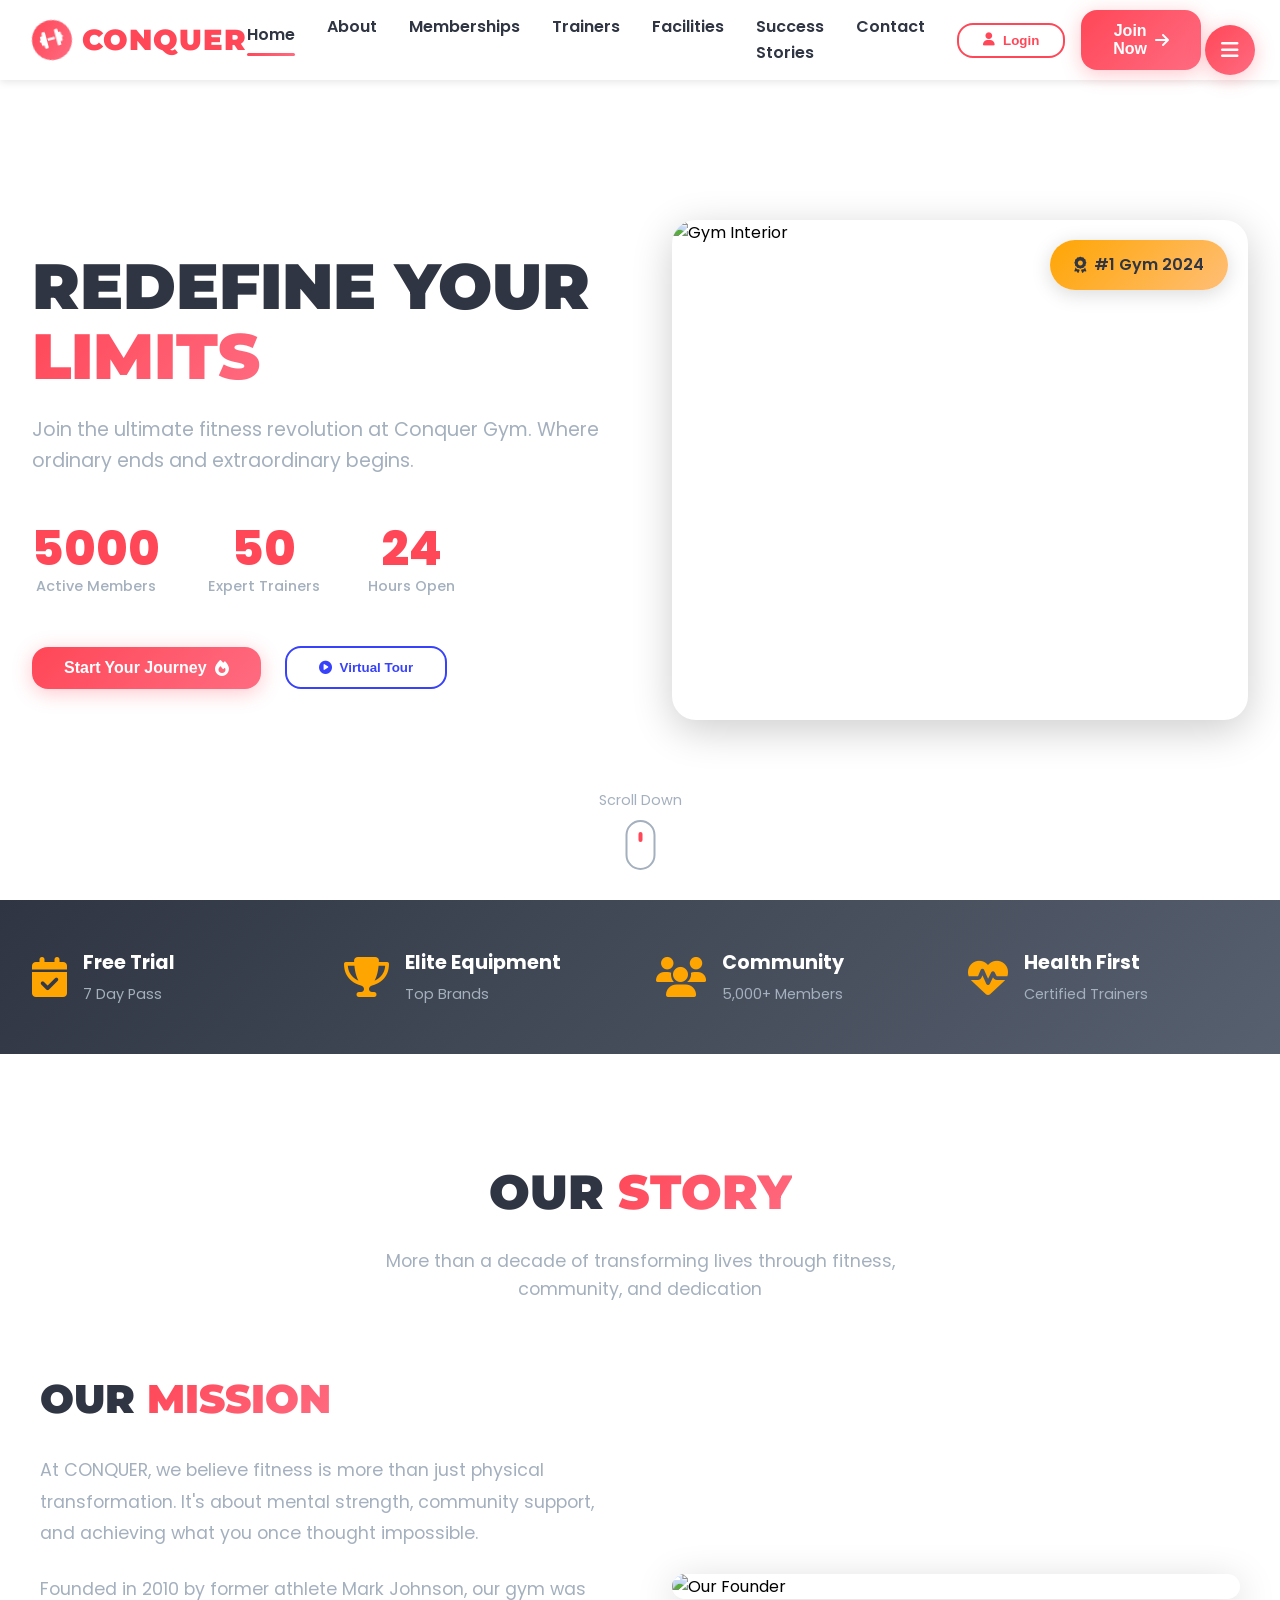
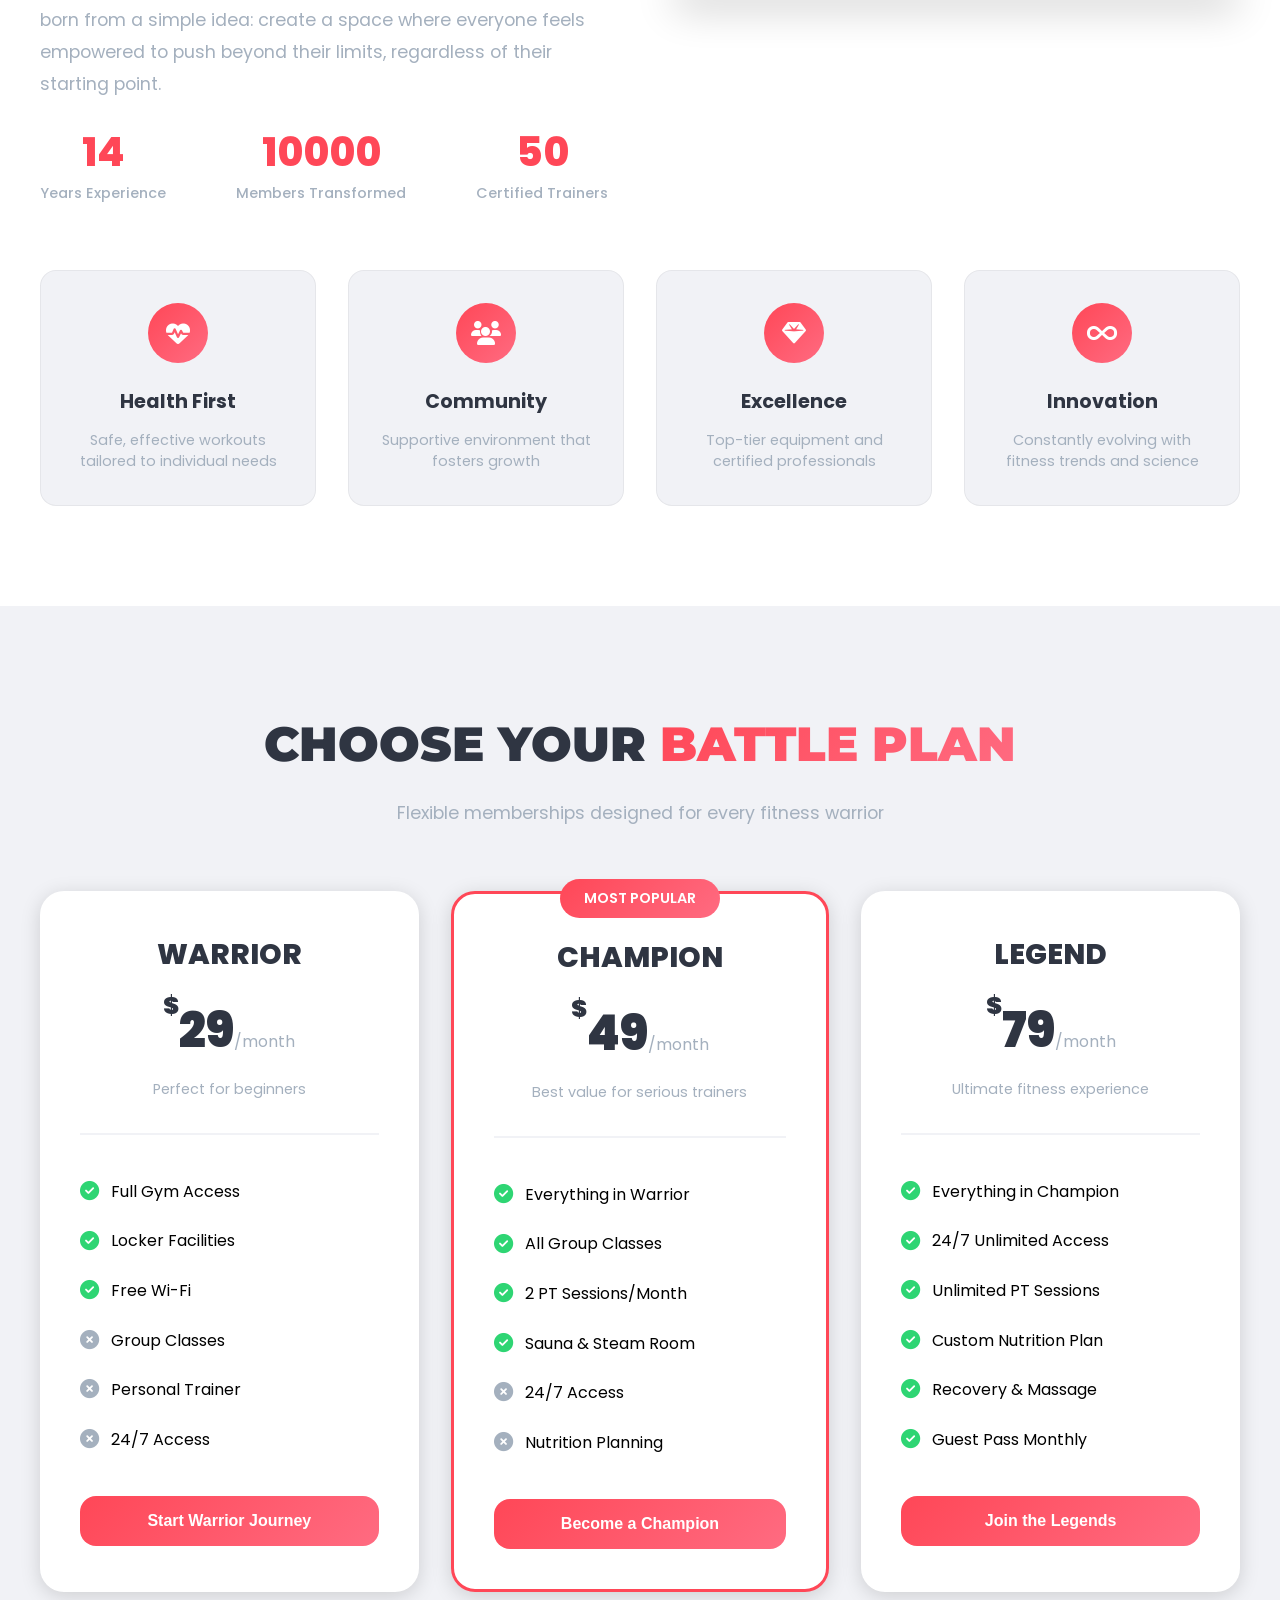
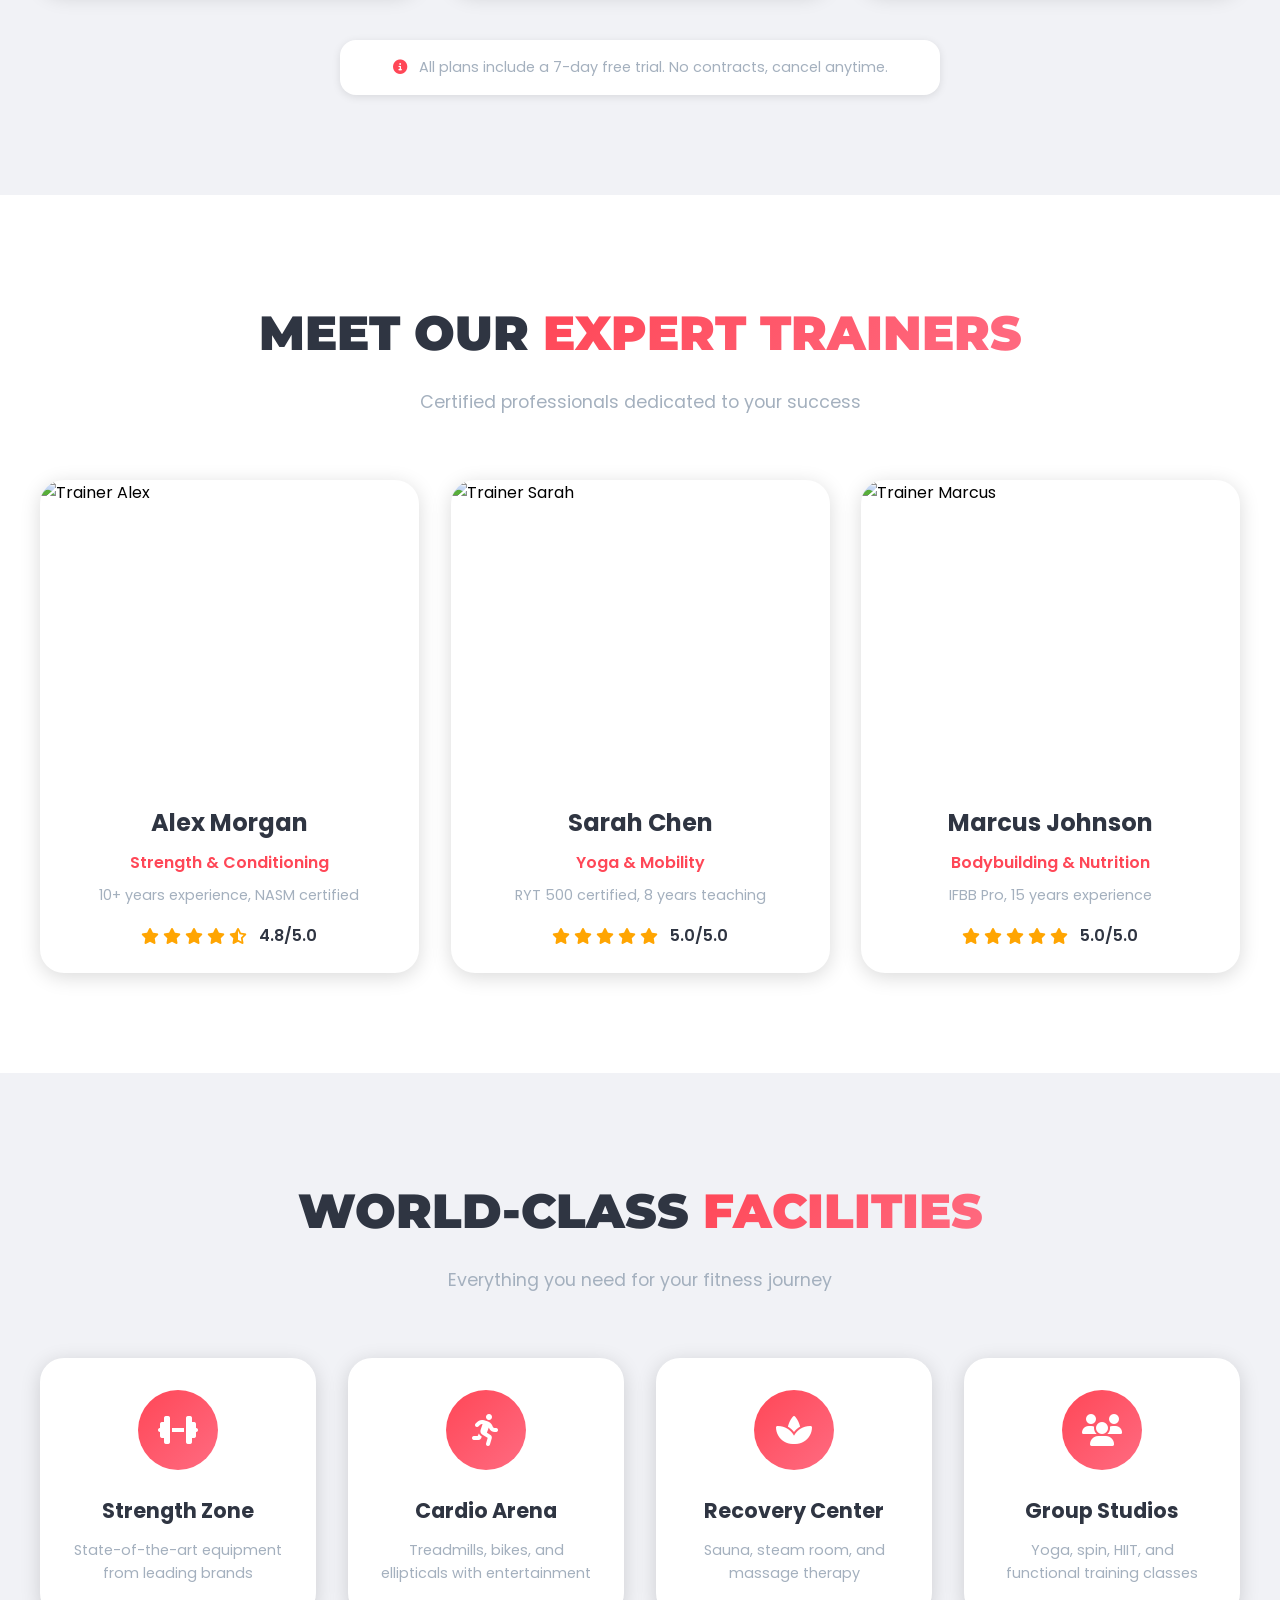
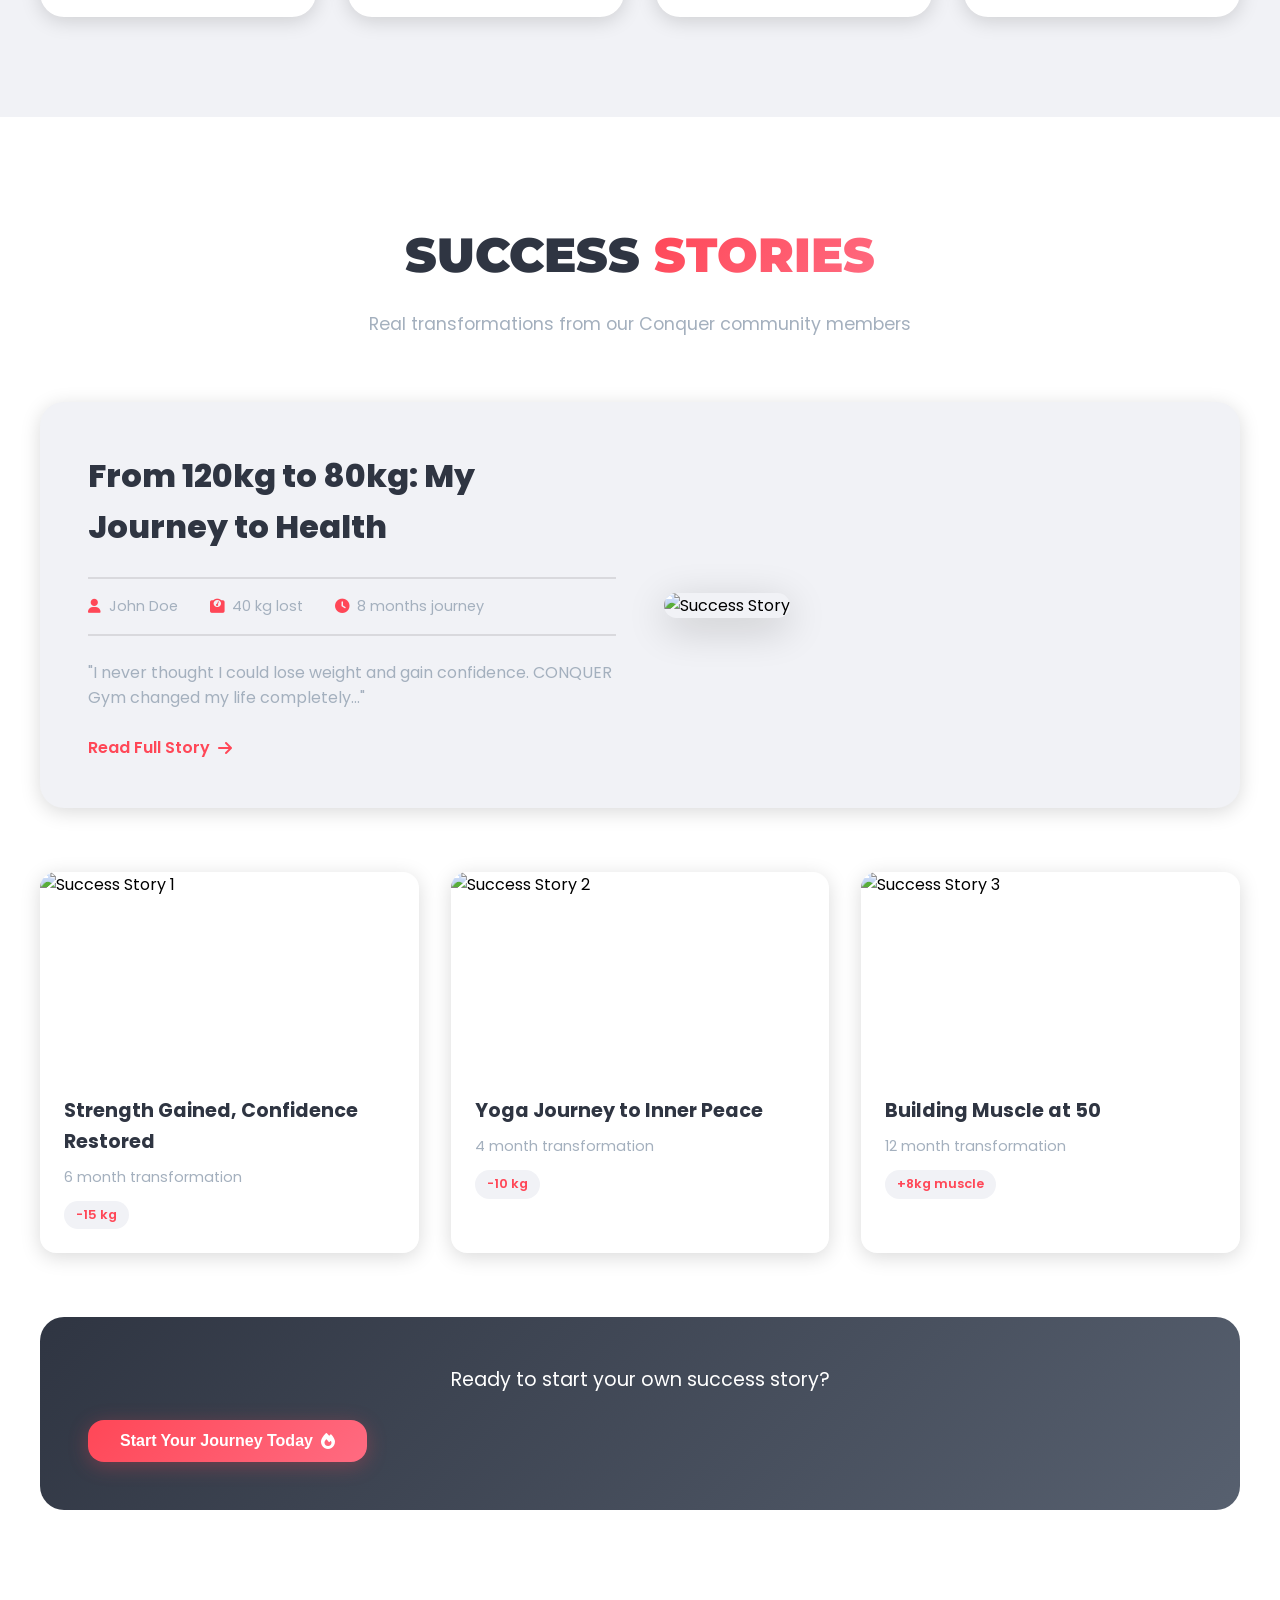
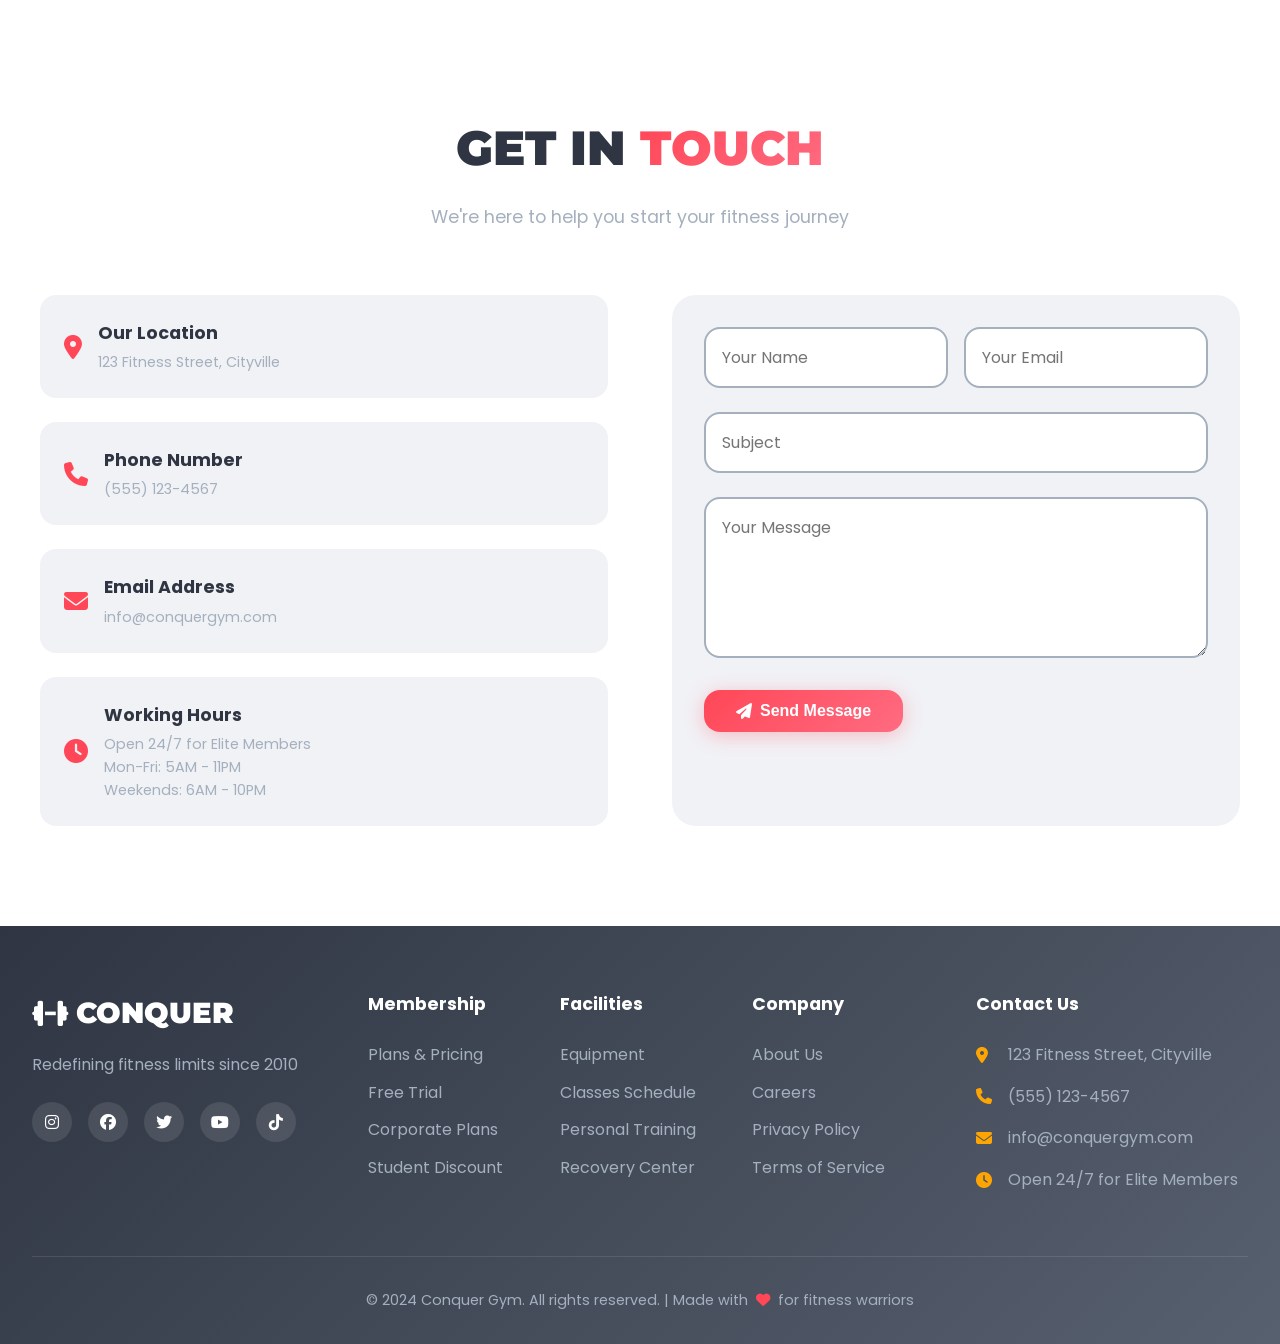
==== commit fba61fc7: "Refactor code structure for improved readability and maintainability" ====
--- a/index.html
+++ b/index.html
@@ -21,49 +21,6 @@
     
     <!-- Custom CSS -->
     <link rel="stylesheet" href="index-style.css">
-    
-    <style>
-        /* Temporary debug styles to ensure content is visible */
-        * {
-            box-sizing: border-box;
-        }
-        
-        body {
-            font-family: 'Poppins', sans-serif;
-            margin: 0;
-            padding: 0;
-            background: #ffffff;
-            color: #000000;
-        }
-        
-        /* Make sure all sections are visible */
-        section {
-            display: block !important;
-            opacity: 1 !important;
-            visibility: visible !important;
-            position: relative !important;
-        }
-        
-        /* Ensure sidebar button is visible */
-        .sidebar-toggle {
-            position: fixed;
-            top: 25px;
-            right: 25px;
-            z-index: 1001;
-            background: linear-gradient(135deg, #ff4757 0%, #ff6b81 100%);
-            border: none;
-            width: 50px;
-            height: 50px;
-            border-radius: 50%;
-            cursor: pointer;
-            display: flex !important;
-            align-items: center;
-            justify-content: center;
-            box-shadow: 0 4px 20px rgba(255, 71, 87, 0.3);
-            color: white;
-            font-size: 1.25rem;
-        }
-    </style>
 </head>
 <body>
     <!-- Sidebar -->
@@ -90,11 +47,11 @@
             <h4 class="sidebar-title">Main Menu</h4>
             <ul class="sidebar-nav">
                 <li><a href="#home" class="active" onclick="toggleSidebar()"><i class="fas fa-home"></i>Home</a></li>
-                <li><a href="about.php" onclick="toggleSidebar()"><i class="fas fa-info-circle"></i>About Us</a></li>
+                <li><a href="#about" onclick="toggleSidebar()"><i class="fas fa-info-circle"></i>About Us</a></li>
                 <li><a href="#memberships" onclick="toggleSidebar()"><i class="fas fa-credit-card"></i>Memberships</a></li>
                 <li><a href="#trainers" onclick="toggleSidebar()"><i class="fas fa-users"></i>Trainers</a></li>
                 <li><a href="#facilities" onclick="toggleSidebar()"><i class="fas fa-dumbbell"></i>Facilities</a></li>
-                <li><a href="success-stories.php" onclick="toggleSidebar()"><i class="fas fa-trophy"></i>Success Stories</a></li>
+                <li><a href="#success-stories" onclick="toggleSidebar()"><i class="fas fa-trophy"></i>Success Stories</a></li>
                 <li><a href="#contact" onclick="toggleSidebar()"><i class="fas fa-envelope"></i>Contact</a></li>
             </ul>
         </div>
@@ -146,11 +103,11 @@
             <div class="nav-menu">
                 <ul class="nav-list">
                     <li class="nav-item"><a href="#home" class="nav-link active">Home</a></li>
-                    <li class="nav-item"><a href="about.php" class="nav-link">About</a></li>
+                    <li class="nav-item"><a href="#about" class="nav-link">About</a></li>
                     <li class="nav-item"><a href="#memberships" class="nav-link">Memberships</a></li>
                     <li class="nav-item"><a href="#trainers" class="nav-link">Trainers</a></li>
                     <li class="nav-item"><a href="#facilities" class="nav-link">Facilities</a></li>
-                    <li class="nav-item"><a href="success-stories.php" class="nav-link">Success Stories</a></li>
+                    <li class="nav-item"><a href="#success-stories" class="nav-link">Success Stories</a></li>
                     <li class="nav-item"><a href="#contact" class="nav-link">Contact</a></li>
                 </ul>
                 
@@ -173,38 +130,38 @@
     </nav>
 
     <!-- Hero Section -->
-    <section class="hero" id="home" style="padding: 120px 2rem 80px; min-height: 100vh; display: flex; align-items: center; position: relative; overflow: hidden; background: #ffffff;">
-        <div class="hero-container" style="max-width: 1400px; margin: 0 auto; display: grid; grid-template-columns: 1fr 1fr; gap: 4rem; align-items: center;">
+    <section class="hero" id="home">
+        <div class="hero-container">
             <div class="hero-content" data-aos="fade-right" data-aos-duration="1000">
-                <h1 class="hero-title" style="font-size: 4rem; font-weight: 900; margin-bottom: 1.5rem; line-height: 1.1; font-family: 'Montserrat', sans-serif;">
-                    <span class="title-line" style="display: block; color: #2f3542;">REDEFINE YOUR</span>
-                    <span class="title-highlight" style="color: #ff4757; background: linear-gradient(135deg, #ff4757 0%, #ff6b81 100%); -webkit-background-clip: text; -webkit-text-fill-color: transparent; background-clip: text;">LIMITS</span>
+                <h1 class="hero-title">
+                    <span class="title-line">REDEFINE YOUR</span>
+                    <span class="title-highlight">LIMITS</span>
                 </h1>
-                <p class="hero-subtitle" style="font-size: 1.2rem; color: #a4b0be; margin-bottom: 3rem; max-width: 600px;">
+                <p class="hero-subtitle">
                     Join the ultimate fitness revolution at Conquer Gym. Where ordinary ends and extraordinary begins.
                 </p>
                 
-                <div class="hero-stats" style="display: flex; gap: 3rem; margin-bottom: 3rem;">
-                    <div class="stat" style="text-align: center;">
-                        <span class="stat-number" data-count="5000" style="display: block; font-size: 3rem; font-weight: 800; color: #ff4757; line-height: 1;">0</span>
-                        <span class="stat-label" style="font-size: 0.9rem; color: #a4b0be; font-weight: 500;">Active Members</span>
-                    </div>
-                    <div class="stat" style="text-align: center;">
-                        <span class="stat-number" data-count="50" style="display: block; font-size: 3rem; font-weight: 800; color: #ff4757; line-height: 1;">0</span>
-                        <span class="stat-label" style="font-size: 0.9rem; color: #a4b0be; font-weight: 500;">Expert Trainers</span>
-                    </div>
-                    <div class="stat" style="text-align: center;">
-                        <span class="stat-number" data-count="24" style="display: block; font-size: 3rem; font-weight: 800; color: #ff4757; line-height: 1;">0</span>
-                        <span class="stat-label" style="font-size: 0.9rem; color: #a4b0be; font-weight: 500;">Hours Open</span>
-                    </div>
-                </div>
-                
-                <div class="hero-actions" style="display: flex; gap: 1.5rem; align-items: center;">
-                    <button class="btn-primary btn-hero" onclick="openMembershipModal()" style="background: linear-gradient(135deg, #ff4757 0%, #ff6b81 100%); color: white; border: none; padding: 0.75rem 2rem; border-radius: 16px; font-weight: 600; font-size: 1rem; cursor: pointer; display: flex; align-items: center; gap: 0.5rem; transition: all 0.3s cubic-bezier(0.4, 0, 0.2, 1); box-shadow: 0 4px 20px rgba(255, 71, 87, 0.3);">
+                <div class="hero-stats">
+                    <div class="stat">
+                        <span class="stat-number" data-count="5000">0</span>
+                        <span class="stat-label">Active Members</span>
+                    </div>
+                    <div class="stat">
+                        <span class="stat-number" data-count="50">0</span>
+                        <span class="stat-label">Expert Trainers</span>
+                    </div>
+                    <div class="stat">
+                        <span class="stat-number" data-count="24">0</span>
+                        <span class="stat-label">Hours Open</span>
+                    </div>
+                </div>
+                
+                <div class="hero-actions">
+                    <button class="btn-primary btn-hero" onclick="openMembershipModal()">
                         <span>Start Your Journey</span>
                         <i class="fas fa-fire"></i>
                     </button>
-                    <button class="btn-secondary" onclick="scrollToSection('memberships')" style="background: transparent; border: 2px solid #3742fa; color: #3742fa; padding: 0.75rem 2rem; border-radius: 16px; font-weight: 600; cursor: pointer; display: flex; align-items: center; gap: 0.5rem; transition: all 0.3s cubic-bezier(0.4, 0, 0.2, 1);">
+                    <button class="btn-secondary" onclick="scrollToSection('memberships')">
                         <i class="fas fa-play-circle"></i>
                         <span>Virtual Tour</span>
                     </button>
@@ -212,9 +169,9 @@
             </div>
             
             <div class="hero-image" data-aos="fade-left" data-aos-duration="1000">
-                <div class="image-container" style="position: relative; border-radius: 24px; overflow: hidden; box-shadow: 0 10px 40px rgba(0,0,0,0.2);">
-                    <img src="https://images.unsplash.com/photo-1534438327276-14e5300c3a48?ixlib=rb-4.0.3&auto=format&fit=crop&w=1000&q=80" alt="Gym Interior" class="main-image" style="width: 100%; height: 500px; object-fit: cover; display: block;">
-                    <div class="floating-badge" style="position: absolute; top: 20px; right: 20px; background: linear-gradient(135deg, #ffa502 0%, #ffbe76 100%); color: #2f3542; padding: 0.75rem 1.5rem; border-radius: 50px; display: flex; align-items: center; gap: 0.5rem; font-weight: 600; box-shadow: 0 4px 20px rgba(0,0,0,0.15);">
+                <div class="image-container">
+                    <img src="https://images.unsplash.com/photo-1534438327276-14e5300c3a48?ixlib=rb-4.0.3&auto=format&fit=crop&w=1000&q=80" alt="Gym Interior" class="main-image">
+                    <div class="floating-badge">
                         <i class="fas fa-award"></i>
                         <span>#1 Gym 2024</span>
                     </div>
@@ -222,225 +179,296 @@
             </div>
         </div>
         
-        <div class="hero-scroll" style="position: absolute; bottom: 30px; left: 50%; transform: translateX(-50%); text-align: center; color: #a4b0be; font-size: 0.9rem;">
+        <div class="hero-scroll">
             <span>Scroll Down</span>
-            <div class="scroll-icon" style="margin-top: 0.5rem;">
-                <div class="mouse" style="width: 30px; height: 50px; border: 2px solid #a4b0be; border-radius: 20px; margin: 0 auto; position: relative;">
-                    <div class="wheel" style="width: 4px; height: 10px; background: #ff4757; border-radius: 2px; position: absolute; top: 10px; left: 50%; transform: translateX(-50%);"></div>
+            <div class="scroll-icon">
+                <div class="mouse">
+                    <div class="wheel"></div>
                 </div>
             </div>
         </div>
     </section>
 
     <!-- Animated Stats Bar -->
-    <section class="stats-bar" style="background: linear-gradient(135deg, #2f3542 0%, #57606f 100%); padding: 3rem 2rem; color: white;">
-        <div class="stats-container" style="max-width: 1400px; margin: 0 auto; display: grid; grid-template-columns: repeat(4, 1fr); gap: 2rem;">
-            <div class="stat-item" data-aos="fade-up" data-aos-delay="100" style="display: flex; align-items: center; gap: 1rem;">
-                <i class="fas fa-calendar-check" style="font-size: 2.5rem; color: #ffa502;"></i>
+    <section class="stats-bar">
+        <div class="stats-container">
+            <div class="stat-item" data-aos="fade-up" data-aos-delay="100">
+                <i class="fas fa-calendar-check"></i>
                 <div>
-                    <h3 style="font-size: 1.2rem; margin-bottom: 0.25rem;">Free Trial</h3>
-                    <p style="color: #a4b0be; font-size: 0.9rem;">7 Day Pass</p>
-                </div>
-            </div>
-            <div class="stat-item" data-aos="fade-up" data-aos-delay="200" style="display: flex; align-items: center; gap: 1rem;">
-                <i class="fas fa-trophy" style="font-size: 2.5rem; color: #ffa502;"></i>
+                    <h3>Free Trial</h3>
+                    <p>7 Day Pass</p>
+                </div>
+            </div>
+            <div class="stat-item" data-aos="fade-up" data-aos-delay="200">
+                <i class="fas fa-trophy"></i>
                 <div>
-                    <h3 style="font-size: 1.2rem; margin-bottom: 0.25rem;">Elite Equipment</h3>
-                    <p style="color: #a4b0be; font-size: 0.9rem;">Top Brands</p>
-                </div>
-            </div>
-            <div class="stat-item" data-aos="fade-up" data-aos-delay="300" style="display: flex; align-items: center; gap: 1rem;">
-                <i class="fas fa-users" style="font-size: 2.5rem; color: #ffa502;"></i>
+                    <h3>Elite Equipment</h3>
+                    <p>Top Brands</p>
+                </div>
+            </div>
+            <div class="stat-item" data-aos="fade-up" data-aos-delay="300">
+                <i class="fas fa-users"></i>
                 <div>
-                    <h3 style="font-size: 1.2rem; margin-bottom: 0.25rem;">Community</h3>
-                    <p style="color: #a4b0be; font-size: 0.9rem;">5,000+ Members</p>
-                </div>
-            </div>
-            <div class="stat-item" data-aos="fade-up" data-aos-delay="400" style="display: flex; align-items: center; gap: 1rem;">
-                <i class="fas fa-heart-pulse" style="font-size: 2.5rem; color: #ffa502;"></i>
+                    <h3>Community</h3>
+                    <p>5,000+ Members</p>
+                </div>
+            </div>
+            <div class="stat-item" data-aos="fade-up" data-aos-delay="400">
+                <i class="fas fa-heart-pulse"></i>
                 <div>
-                    <h3 style="font-size: 1.2rem; margin-bottom: 0.25rem;">Health First</h3>
-                    <p style="color: #a4b0be; font-size: 0.9rem;">Certified Trainers</p>
+                    <h3>Health First</h3>
+                    <p>Certified Trainers</p>
                 </div>
             </div>
         </div>
     </section>
 
+    <!-- About Section -->
+    <section class="about" id="about">
+        <div class="section-header" data-aos="fade-up">
+            <h2 class="section-title">OUR <span class="highlight">STORY</span></h2>
+            <p class="section-subtitle">More than a decade of transforming lives through fitness, community, and dedication</p>
+        </div>
+        
+        <div class="about-container" data-aos="fade-up">
+            <div class="about-content">
+                <div class="about-mission">
+                    <h3>OUR <span class="mission-highlight">MISSION</span></h3>
+                    <p>At CONQUER, we believe fitness is more than just physical transformation. It's about mental strength, community support, and achieving what you once thought impossible.</p>
+                    <p>Founded in 2010 by former athlete Mark Johnson, our gym was born from a simple idea: create a space where everyone feels empowered to push beyond their limits, regardless of their starting point.</p>
+                    
+                    <div class="mission-stats">
+                        <div class="mission-stat">
+                            <span class="mission-stat-number" data-count="14">0</span>
+                            <span class="mission-stat-label">Years Experience</span>
+                        </div>
+                        <div class="mission-stat">
+                            <span class="mission-stat-number" data-count="10000">0</span>
+                            <span class="mission-stat-label">Members Transformed</span>
+                        </div>
+                        <div class="mission-stat">
+                            <span class="mission-stat-number" data-count="50">0</span>
+                            <span class="mission-stat-label">Certified Trainers</span>
+                        </div>
+                    </div>
+                </div>
+                
+                <div class="about-image" data-aos="fade-left">
+                    <img src="https://images.unsplash.com/photo-1534367507877-0edd93bd013b?ixlib=rb-4.0.3&auto=format&fit=crop&w=1000&q=80" alt="Our Founder">
+                </div>
+            </div>
+            
+            <div class="values-grid">
+                <div class="value-card" data-aos="fade-up">
+                    <div class="value-icon">
+                        <i class="fas fa-heart-pulse"></i>
+                    </div>
+                    <h4>Health First</h4>
+                    <p>Safe, effective workouts tailored to individual needs</p>
+                </div>
+                
+                <div class="value-card" data-aos="fade-up" data-aos-delay="100">
+                    <div class="value-icon">
+                        <i class="fas fa-users"></i>
+                    </div>
+                    <h4>Community</h4>
+                    <p>Supportive environment that fosters growth</p>
+                </div>
+                
+                <div class="value-card" data-aos="fade-up" data-aos-delay="200">
+                    <div class="value-icon">
+                        <i class="fas fa-gem"></i>
+                    </div>
+                    <h4>Excellence</h4>
+                    <p>Top-tier equipment and certified professionals</p>
+                </div>
+                
+                <div class="value-card" data-aos="fade-up" data-aos-delay="300">
+                    <div class="value-icon">
+                        <i class="fas fa-infinity"></i>
+                    </div>
+                    <h4>Innovation</h4>
+                    <p>Constantly evolving with fitness trends and science</p>
+                </div>
+            </div>
+        </div>
+    </section>
+
     <!-- Membership Plans -->
-    <section class="memberships" id="memberships" style="padding: 100px 2rem; background: #f1f2f6;">
-        <div class="section-header" data-aos="fade-up" style="text-align: center; margin-bottom: 4rem;">
-            <h2 class="section-title" style="font-size: 3rem; font-weight: 900; margin-bottom: 1rem; font-family: 'Montserrat', sans-serif; color: #2f3542;">CHOOSE YOUR <span class="highlight" style="color: #ff4757; background: linear-gradient(135deg, #ff4757 0%, #ff6b81 100%); -webkit-background-clip: text; -webkit-text-fill-color: transparent; background-clip: text;">BATTLE PLAN</span></h2>
-            <p class="section-subtitle" style="color: #a4b0be; font-size: 1.1rem; max-width: 600px; margin: 0 auto;">Flexible memberships designed for every fitness warrior</p>
-        </div>
-        
-        <div class="plans-container" style="max-width: 1200px; margin: 0 auto 3rem; display: grid; grid-template-columns: repeat(3, 1fr); gap: 2rem;">
+    <section class="memberships" id="memberships">
+        <div class="section-header" data-aos="fade-up">
+            <h2 class="section-title">CHOOSE YOUR <span class="highlight">BATTLE PLAN</span></h2>
+            <p class="section-subtitle">Flexible memberships designed for every fitness warrior</p>
+        </div>
+        
+        <div class="plans-container">
             <!-- Basic Plan -->
-            <div class="plan-card" data-aos="fade-up" data-aos-delay="100" style="background: #ffffff; border-radius: 24px; padding: 2.5rem; position: relative; transition: all 0.3s cubic-bezier(0.4, 0, 0.2, 1); box-shadow: 0 4px 20px rgba(0,0,0,0.15);">
-                <div class="plan-header" style="text-align: center; margin-bottom: 2rem; padding-bottom: 2rem; border-bottom: 2px solid #f1f2f6;">
-                    <h3 class="plan-name" style="font-size: 1.8rem; font-weight: 800; margin-bottom: 1rem; color: #2f3542;">WARRIOR</h3>
-                    <div class="plan-price" style="font-size: 3rem; font-weight: 900; color: #2f3542; margin-bottom: 0.5rem;">
-                        <sup>$</sup>29<span style="font-size: 1rem; color: #a4b0be; font-weight: 400;">/month</span>
-                    </div>
-                    <p class="plan-desc" style="color: #a4b0be; font-size: 0.9rem;">Perfect for beginners</p>
+            <div class="plan-card" data-aos="fade-up" data-aos-delay="100">
+                <div class="plan-header">
+                    <h3 class="plan-name">WARRIOR</h3>
+                    <div class="plan-price">
+                        <sup>$</sup>29<span>/month</span>
+                    </div>
+                    <p class="plan-desc">Perfect for beginners</p>
                 </div>
                 
                 <div class="plan-features">
-                    <ul style="list-style: none; margin-bottom: 2rem;">
-                        <li style="padding: 0.75rem 0; display: flex; align-items: center; gap: 0.75rem;"><i class="fas fa-check-circle" style="color: #2ed573; font-size: 1.2rem;"></i> Full Gym Access</li>
-                        <li style="padding: 0.75rem 0; display: flex; align-items: center; gap: 0.75rem;"><i class="fas fa-check-circle" style="color: #2ed573; font-size: 1.2rem;"></i> Locker Facilities</li>
-                        <li style="padding: 0.75rem 0; display: flex; align-items: center; gap: 0.75rem;"><i class="fas fa-check-circle" style="color: #2ed573; font-size: 1.2rem;"></i> Free Wi-Fi</li>
-                        <li style="padding: 0.75rem 0; display: flex; align-items: center; gap: 0.75rem;"><i class="fas fa-times-circle" style="color: #a4b0be; font-size: 1.2rem;"></i> Group Classes</li>
-                        <li style="padding: 0.75rem 0; display: flex; align-items: center; gap: 0.75rem;"><i class="fas fa-times-circle" style="color: #a4b0be; font-size: 1.2rem;"></i> Personal Trainer</li>
-                        <li style="padding: 0.75rem 0; display: flex; align-items: center; gap: 0.75rem;"><i class="fas fa-times-circle" style="color: #a4b0be; font-size: 1.2rem;"></i> 24/7 Access</li>
+                    <ul>
+                        <li><i class="fas fa-check-circle"></i> Full Gym Access</li>
+                        <li><i class="fas fa-check-circle"></i> Locker Facilities</li>
+                        <li><i class="fas fa-check-circle"></i> Free Wi-Fi</li>
+                        <li><i class="fas fa-times-circle"></i> Group Classes</li>
+                        <li><i class="fas fa-times-circle"></i> Personal Trainer</li>
+                        <li><i class="fas fa-times-circle"></i> 24/7 Access</li>
                     </ul>
                 </div>
                 
-                <button class="plan-select" onclick="selectPlan('warrior')" style="width: 100%; padding: 1rem; background: linear-gradient(135deg, #ff4757 0%, #ff6b81 100%); color: white; border: none; border-radius: 16px; font-weight: 600; font-size: 1rem; cursor: pointer; transition: all 0.3s cubic-bezier(0.4, 0, 0.2, 1);">
+                <button class="plan-select" onclick="selectPlan('warrior')">
                     Start Warrior Journey
                 </button>
             </div>
             
             <!-- Popular Plan -->
-            <div class="plan-card popular" data-aos="fade-up" data-aos-delay="200" style="background: #ffffff; border-radius: 24px; padding: 2.5rem; position: relative; transition: all 0.3s cubic-bezier(0.4, 0, 0.2, 1); box-shadow: 0 4px 20px rgba(0,0,0,0.15); border: 3px solid #ff4757;">
-                <div class="popular-badge" style="position: absolute; top: -15px; left: 50%; transform: translateX(-50%); background: linear-gradient(135deg, #ff4757 0%, #ff6b81 100%); color: white; padding: 0.5rem 1.5rem; border-radius: 50px; font-size: 0.9rem; font-weight: 600;">MOST POPULAR</div>
-                <div class="plan-header" style="text-align: center; margin-bottom: 2rem; padding-bottom: 2rem; border-bottom: 2px solid #f1f2f6;">
-                    <h3 class="plan-name" style="font-size: 1.8rem; font-weight: 800; margin-bottom: 1rem; color: #2f3542;">CHAMPION</h3>
-                    <div class="plan-price" style="font-size: 3rem; font-weight: 900; color: #2f3542; margin-bottom: 0.5rem;">
-                        <sup>$</sup>49<span style="font-size: 1rem; color: #a4b0be; font-weight: 400;">/month</span>
-                    </div>
-                    <p class="plan-desc" style="color: #a4b0be; font-size: 0.9rem;">Best value for serious trainers</p>
+            <div class="plan-card popular" data-aos="fade-up" data-aos-delay="200">
+                <div class="popular-badge">MOST POPULAR</div>
+                <div class="plan-header">
+                    <h3 class="plan-name">CHAMPION</h3>
+                    <div class="plan-price">
+                        <sup>$</sup>49<span>/month</span>
+                    </div>
+                    <p class="plan-desc">Best value for serious trainers</p>
                 </div>
                 
                 <div class="plan-features">
-                    <ul style="list-style: none; margin-bottom: 2rem;">
-                        <li style="padding: 0.75rem 0; display: flex; align-items: center; gap: 0.75rem;"><i class="fas fa-check-circle" style="color: #2ed573; font-size: 1.2rem;"></i> Everything in Warrior</li>
-                        <li style="padding: 0.75rem 0; display: flex; align-items: center; gap: 0.75rem;"><i class="fas fa-check-circle" style="color: #2ed573; font-size: 1.2rem;"></i> All Group Classes</li>
-                        <li style="padding: 0.75rem 0; display: flex; align-items: center; gap: 0.75rem;"><i class="fas fa-check-circle" style="color: #2ed573; font-size: 1.2rem;"></i> 2 PT Sessions/Month</li>
-                        <li style="padding: 0.75rem 0; display: flex; align-items: center; gap: 0.75rem;"><i class="fas fa-check-circle" style="color: #2ed573; font-size: 1.2rem;"></i> Sauna & Steam Room</li>
-                        <li style="padding: 0.75rem 0; display: flex; align-items: center; gap: 0.75rem;"><i class="fas fa-times-circle" style="color: #a4b0be; font-size: 1.2rem;"></i> 24/7 Access</li>
-                        <li style="padding: 0.75rem 0; display: flex; align-items: center; gap: 0.75rem;"><i class="fas fa-times-circle" style="color: #a4b0be; font-size: 1.2rem;"></i> Nutrition Planning</li>
+                    <ul>
+                        <li><i class="fas fa-check-circle"></i> Everything in Warrior</li>
+                        <li><i class="fas fa-check-circle"></i> All Group Classes</li>
+                        <li><i class="fas fa-check-circle"></i> 2 PT Sessions/Month</li>
+                        <li><i class="fas fa-check-circle"></i> Sauna & Steam Room</li>
+                        <li><i class="fas fa-times-circle"></i> 24/7 Access</li>
+                        <li><i class="fas fa-times-circle"></i> Nutrition Planning</li>
                     </ul>
                 </div>
                 
-                <button class="plan-select popular-btn" onclick="selectPlan('champion')" style="width: 100%; padding: 1rem; background: linear-gradient(135deg, #ff4757 0%, #ff6b81 100%); color: white; border: none; border-radius: 16px; font-weight: 600; font-size: 1rem; cursor: pointer; transition: all 0.3s cubic-bezier(0.4, 0, 0.2, 1);">
+                <button class="plan-select popular-btn" onclick="selectPlan('champion')">
                     Become a Champion
                 </button>
             </div>
             
             <!-- Elite Plan -->
-            <div class="plan-card" data-aos="fade-up" data-aos-delay="300" style="background: #ffffff; border-radius: 24px; padding: 2.5rem; position: relative; transition: all 0.3s cubic-bezier(0.4, 0, 0.2, 1); box-shadow: 0 4px 20px rgba(0,0,0,0.15);">
-                <div class="plan-header" style="text-align: center; margin-bottom: 2rem; padding-bottom: 2rem; border-bottom: 2px solid #f1f2f6;">
-                    <h3 class="plan-name" style="font-size: 1.8rem; font-weight: 800; margin-bottom: 1rem; color: #2f3542;">LEGEND</h3>
-                    <div class="plan-price" style="font-size: 3rem; font-weight: 900; color: #2f3542; margin-bottom: 0.5rem;">
-                        <sup>$</sup>79<span style="font-size: 1rem; color: #a4b0be; font-weight: 400;">/month</span>
-                    </div>
-                    <p class="plan-desc" style="color: #a4b0be; font-size: 0.9rem;">Ultimate fitness experience</p>
+            <div class="plan-card" data-aos="fade-up" data-aos-delay="300">
+                <div class="plan-header">
+                    <h3 class="plan-name">LEGEND</h3>
+                    <div class="plan-price">
+                        <sup>$</sup>79<span>/month</span>
+                    </div>
+                    <p class="plan-desc">Ultimate fitness experience</p>
                 </div>
                 
                 <div class="plan-features">
-                    <ul style="list-style: none; margin-bottom: 2rem;">
-                        <li style="padding: 0.75rem 0; display: flex; align-items: center; gap: 0.75rem;"><i class="fas fa-check-circle" style="color: #2ed573; font-size: 1.2rem;"></i> Everything in Champion</li>
-                        <li style="padding: 0.75rem 0; display: flex; align-items: center; gap: 0.75rem;"><i class="fas fa-check-circle" style="color: #2ed573; font-size: 1.2rem;"></i> 24/7 Unlimited Access</li>
-                        <li style="padding: 0.75rem 0; display: flex; align-items: center; gap: 0.75rem;"><i class="fas fa-check-circle" style="color: #2ed573; font-size: 1.2rem;"></i> Unlimited PT Sessions</li>
-                        <li style="padding: 0.75rem 0; display: flex; align-items: center; gap: 0.75rem;"><i class="fas fa-check-circle" style="color: #2ed573; font-size: 1.2rem;"></i> Custom Nutrition Plan</li>
-                        <li style="padding: 0.75rem 0; display: flex; align-items: center; gap: 0.75rem;"><i class="fas fa-check-circle" style="color: #2ed573; font-size: 1.2rem;"></i> Recovery & Massage</li>
-                        <li style="padding: 0.75rem 0; display: flex; align-items: center; gap: 0.75rem;"><i class="fas fa-check-circle" style="color: #2ed573; font-size: 1.2rem;"></i> Guest Pass Monthly</li>
+                    <ul>
+                        <li><i class="fas fa-check-circle"></i> Everything in Champion</li>
+                        <li><i class="fas fa-check-circle"></i> 24/7 Unlimited Access</li>
+                        <li><i class="fas fa-check-circle"></i> Unlimited PT Sessions</li>
+                        <li><i class="fas fa-check-circle"></i> Custom Nutrition Plan</li>
+                        <li><i class="fas fa-check-circle"></i> Recovery & Massage</li>
+                        <li><i class="fas fa-check-circle"></i> Guest Pass Monthly</li>
                     </ul>
                 </div>
                 
-                <button class="plan-select" onclick="selectPlan('legend')" style="width: 100%; padding: 1rem; background: linear-gradient(135deg, #ff4757 0%, #ff6b81 100%); color: white; border: none; border-radius: 16px; font-weight: 600; font-size: 1rem; cursor: pointer; transition: all 0.3s cubic-bezier(0.4, 0, 0.2, 1);">
+                <button class="plan-select" onclick="selectPlan('legend')">
                     Join the Legends
                 </button>
             </div>
         </div>
         
-        <div class="membership-note" data-aos="fade-up" style="text-align: center; color: #a4b0be; font-size: 0.9rem; max-width: 600px; margin: 0 auto; padding: 1rem; background: #ffffff; border-radius: 16px; box-shadow: 0 2px 8px rgba(0,0,0,0.1);">
-            <p><i class="fas fa-info-circle" style="color: #ff4757; margin-right: 0.5rem;"></i> All plans include a 7-day free trial. No contracts, cancel anytime.</p>
+        <div class="membership-note" data-aos="fade-up">
+            <p><i class="fas fa-info-circle"></i> All plans include a 7-day free trial. No contracts, cancel anytime.</p>
         </div>
     </section>
 
     <!-- Trainers Section -->
-    <section class="trainers" id="trainers" style="padding: 100px 2rem; background: #ffffff;">
-        <div class="section-header" data-aos="fade-up" style="text-align: center; margin-bottom: 4rem;">
-            <h2 class="section-title" style="font-size: 3rem; font-weight: 900; margin-bottom: 1rem; font-family: 'Montserrat', sans-serif; color: #2f3542;">MEET OUR <span class="highlight" style="color: #ff4757; background: linear-gradient(135deg, #ff4757 0%, #ff6b81 100%); -webkit-background-clip: text; -webkit-text-fill-color: transparent; background-clip: text;">EXPERT TRAINERS</span></h2>
-            <p class="section-subtitle" style="color: #a4b0be; font-size: 1.1rem; max-width: 600px; margin: 0 auto;">Certified professionals dedicated to your success</p>
-        </div>
-        
-        <div class="trainers-container" style="max-width: 1200px; margin: 0 auto; display: grid; grid-template-columns: repeat(3, 1fr); gap: 2rem;">
-            <div class="trainer-card" data-aos="flip-left" data-aos-delay="100" style="background: #ffffff; border-radius: 24px; overflow: hidden; box-shadow: 0 4px 20px rgba(0,0,0,0.15); transition: all 0.3s cubic-bezier(0.4, 0, 0.2, 1);">
-                <div class="trainer-image" style="position: relative; height: 300px; overflow: hidden;">
-                    <img src="https://images.unsplash.com/photo-1571019613454-1cb2f99b2d8b?ixlib=rb-4.0.3&auto=format&fit=crop&w=800&q=80" alt="Trainer Alex" style="width: 100%; height: 100%; object-fit: cover; transition: all 0.5s cubic-bezier(0.4, 0, 0.2, 1);">
-                    <div class="trainer-overlay" style="position: absolute; top: 0; left: 0; width: 100%; height: 100%; background: rgba(0,0,0,0.5); display: flex; align-items: center; justify-content: center; opacity: 0; transition: all 0.3s cubic-bezier(0.4, 0, 0.2, 1);">
-                        <div class="social-links" style="display: flex; gap: 1rem;">
-                            <a href="#" style="width: 40px; height: 40px; background: #ffffff; border-radius: 50%; display: flex; align-items: center; justify-content: center; color: #2f3542; text-decoration: none; transition: all 0.3s cubic-bezier(0.4, 0, 0.2, 1);"><i class="fab fa-instagram"></i></a>
-                            <a href="#" style="width: 40px; height: 40px; background: #ffffff; border-radius: 50%; display: flex; align-items: center; justify-content: center; color: #2f3542; text-decoration: none; transition: all 0.3s cubic-bezier(0.4, 0, 0.2, 1);"><i class="fab fa-twitter"></i></a>
-                            <a href="#" style="width: 40px; height: 40px; background: #ffffff; border-radius: 50%; display: flex; align-items: center; justify-content: center; color: #2f3542; text-decoration: none; transition: all 0.3s cubic-bezier(0.4, 0, 0.2, 1);"><i class="fab fa-linkedin"></i></a>
-                        </div>
-                    </div>
-                </div>
-                <div class="trainer-info" style="padding: 1.5rem; text-align: center;">
-                    <h3 style="font-size: 1.5rem; margin-bottom: 0.5rem; color: #2f3542;">Alex Morgan</h3>
-                    <p class="trainer-specialty" style="color: #ff4757; font-weight: 600; margin-bottom: 0.5rem;">Strength & Conditioning</p>
-                    <p class="trainer-bio" style="color: #a4b0be; font-size: 0.9rem; margin-bottom: 1rem;">10+ years experience, NASM certified</p>
-                    <div class="trainer-rating" style="display: flex; align-items: center; justify-content: center; gap: 0.25rem;">
-                        <i class="fas fa-star" style="color: #ffa502;"></i>
-                        <i class="fas fa-star" style="color: #ffa502;"></i>
-                        <i class="fas fa-star" style="color: #ffa502;"></i>
-                        <i class="fas fa-star" style="color: #ffa502;"></i>
-                        <i class="fas fa-star-half-alt" style="color: #ffa502;"></i>
-                        <span style="margin-left: 0.5rem; font-weight: 600; color: #2f3542;">4.8/5.0</span>
-                    </div>
-                </div>
-            </div>
-            
-            <div class="trainer-card" data-aos="flip-left" data-aos-delay="200" style="background: #ffffff; border-radius: 24px; overflow: hidden; box-shadow: 0 4px 20px rgba(0,0,0,0.15); transition: all 0.3s cubic-bezier(0.4, 0, 0.2, 1);">
-                <div class="trainer-image" style="position: relative; height: 300px; overflow: hidden;">
-                    <img src="https://images.unsplash.com/photo-1594381898411-846e7d193883?ixlib=rb-4.0.3&auto=format&fit=crop&w=800&q=80" alt="Trainer Sarah" style="width: 100%; height: 100%; object-fit: cover; transition: all 0.5s cubic-bezier(0.4, 0, 0.2, 1);">
-                    <div class="trainer-overlay" style="position: absolute; top: 0; left: 0; width: 100%; height: 100%; background: rgba(0,0,0,0.5); display: flex; align-items: center; justify-content: center; opacity: 0; transition: all 0.3s cubic-bezier(0.4, 0, 0.2, 1);">
-                        <div class="social-links" style="display: flex; gap: 1rem;">
-                            <a href="#" style="width: 40px; height: 40px; background: #ffffff; border-radius: 50%; display: flex; align-items: center; justify-content: center; color: #2f3542; text-decoration: none; transition: all 0.3s cubic-bezier(0.4, 0, 0.2, 1);"><i class="fab fa-instagram"></i></a>
-                            <a href="#" style="width: 40px; height: 40px; background: #ffffff; border-radius: 50%; display: flex; align-items: center; justify-content: center; color: #2f3542; text-decoration: none; transition: all 0.3s cubic-bezier(0.4, 0, 0.2, 1);"><i class="fab fa-twitter"></i></a>
-                            <a href="#" style="width: 40px; height: 40px; background: #ffffff; border-radius: 50%; display: flex; align-items: center; justify-content: center; color: #2f3542; text-decoration: none; transition: all 0.3s cubic-bezier(0.4, 0, 0.2, 1);"><i class="fab fa-linkedin"></i></a>
-                        </div>
-                    </div>
-                </div>
-                <div class="trainer-info" style="padding: 1.5rem; text-align: center;">
-                    <h3 style="font-size: 1.5rem; margin-bottom: 0.5rem; color: #2f3542;">Sarah Chen</h3>
-                    <p class="trainer-specialty" style="color: #ff4757; font-weight: 600; margin-bottom: 0.5rem;">Yoga & Mobility</p>
-                    <p class="trainer-bio" style="color: #a4b0be; font-size: 0.9rem; margin-bottom: 1rem;">RYT 500 certified, 8 years teaching</p>
-                    <div class="trainer-rating" style="display: flex; align-items: center; justify-content: center; gap: 0.25rem;">
-                        <i class="fas fa-star" style="color: #ffa502;"></i>
-                        <i class="fas fa-star" style="color: #ffa502;"></i>
-                        <i class="fas fa-star" style="color: #ffa502;"></i>
-                        <i class="fas fa-star" style="color: #ffa502;"></i>
-                        <i class="fas fa-star" style="color: #ffa502;"></i>
-                        <span style="margin-left: 0.5rem; font-weight: 600; color: #2f3542;">5.0/5.0</span>
-                    </div>
-                </div>
-            </div>
-            
-            <div class="trainer-card" data-aos="flip-left" data-aos-delay="300" style="background: #ffffff; border-radius: 24px; overflow: hidden; box-shadow: 0 4px 20px rgba(0,0,0,0.15); transition: all 0.3s cubic-bezier(0.4, 0, 0.2, 1);">
-                <div class="trainer-image" style="position: relative; height: 300px; overflow: hidden;">
-                    <img src="https://images.unsplash.com/photo-1548690312-e3b507d8c110?ixlib=rb-4.0.3&auto=format&fit=crop&w=800&q=80" alt="Trainer Marcus" style="width: 100%; height: 100%; object-fit: cover; transition: all 0.5s cubic-bezier(0.4, 0, 0.2, 1);">
-                    <div class="trainer-overlay" style="position: absolute; top: 0; left: 0; width: 100%; height: 100%; background: rgba(0,0,0,0.5); display: flex; align-items: center; justify-content: center; opacity: 0; transition: all 0.3s cubic-bezier(0.4, 0, 0.2, 1);">
-                        <div class="social-links" style="display: flex; gap: 1rem;">
-                            <a href="#" style="width: 40px; height: 40px; background: #ffffff; border-radius: 50%; display: flex; align-items: center; justify-content: center; color: #2f3542; text-decoration: none; transition: all 0.3s cubic-bezier(0.4, 0, 0.2, 1);"><i class="fab fa-instagram"></i></a>
-                            <a href="#" style="width: 40px; height: 40px; background: #ffffff; border-radius: 50%; display: flex; align-items: center; justify-content: center; color: #2f3542; text-decoration: none; transition: all 0.3s cubic-bezier(0.4, 0, 0.2, 1);"><i class="fab fa-twitter"></i></a>
-                            <a href="#" style="width: 40px; height: 40px; background: #ffffff; border-radius: 50%; display: flex; align-items: center; justify-content: center; color: #2f3542; text-decoration: none; transition: all 0.3s cubic-bezier(0.4, 0, 0.2, 1);"><i class="fab fa-linkedin"></i></a>
-                        </div>
-                    </div>
-                </div>
-                <div class="trainer-info" style="padding: 1.5rem; text-align: center;">
-                    <h3 style="font-size: 1.5rem; margin-bottom: 0.5rem; color: #2f3542;">Marcus Johnson</h3>
-                    <p class="trainer-specialty" style="color: #ff4757; font-weight: 600; margin-bottom: 0.5rem;">Bodybuilding & Nutrition</p>
-                    <p class="trainer-bio" style="color: #a4b0be; font-size: 0.9rem; margin-bottom: 1rem;">IFBB Pro, 15 years experience</p>
-                    <div class="trainer-rating" style="display: flex; align-items: center; justify-content: center; gap: 0.25rem;">
-                        <i class="fas fa-star" style="color: #ffa502;"></i>
-                        <i class="fas fa-star" style="color: #ffa502;"></i>
-                        <i class="fas fa-star" style="color: #ffa502;"></i>
-                        <i class="fas fa-star" style="color: #ffa502;"></i>
-                        <i class="fas fa-star" style="color: #ffa502;"></i>
-                        <span style="margin-left: 0.5rem; font-weight: 600; color: #2f3542;">5.0/5.0</span>
+    <section class="trainers" id="trainers">
+        <div class="section-header" data-aos="fade-up">
+            <h2 class="section-title">MEET OUR <span class="highlight">EXPERT TRAINERS</span></h2>
+            <p class="section-subtitle">Certified professionals dedicated to your success</p>
+        </div>
+        
+        <div class="trainers-container">
+            <div class="trainer-card" data-aos="flip-left" data-aos-delay="100">
+                <div class="trainer-image">
+                    <img src="https://images.unsplash.com/photo-1571019613454-1cb2f99b2d8b?ixlib=rb-4.0.3&auto=format&fit=crop&w=800&q=80" alt="Trainer Alex">
+                    <div class="trainer-overlay">
+                        <div class="social-links">
+                            <a href="#"><i class="fab fa-instagram"></i></a>
+                            <a href="#"><i class="fab fa-twitter"></i></a>
+                            <a href="#"><i class="fab fa-linkedin"></i></a>
+                        </div>
+                    </div>
+                </div>
+                <div class="trainer-info">
+                    <h3>Alex Morgan</h3>
+                    <p class="trainer-specialty">Strength & Conditioning</p>
+                    <p class="trainer-bio">10+ years experience, NASM certified</p>
+                    <div class="trainer-rating">
+                        <i class="fas fa-star"></i>
+                        <i class="fas fa-star"></i>
+                        <i class="fas fa-star"></i>
+                        <i class="fas fa-star"></i>
+                        <i class="fas fa-star-half-alt"></i>
+                        <span>4.8/5.0</span>
+                    </div>
+                </div>
+            </div>
+            
+            <div class="trainer-card" data-aos="flip-left" data-aos-delay="200">
+                <div class="trainer-image">
+                    <img src="https://images.unsplash.com/photo-1594381898411-846e7d193883?ixlib=rb-4.0.3&auto=format&fit=crop&w=800&q=80" alt="Trainer Sarah">
+                    <div class="trainer-overlay">
+                        <div class="social-links">
+                            <a href="#"><i class="fab fa-instagram"></i></a>
+                            <a href="#"><i class="fab fa-twitter"></i></a>
+                            <a href="#"><i class="fab fa-linkedin"></i></a>
+                        </div>
+                    </div>
+                </div>
+                <div class="trainer-info">
+                    <h3>Sarah Chen</h3>
+                    <p class="trainer-specialty">Yoga & Mobility</p>
+                    <p class="trainer-bio">RYT 500 certified, 8 years teaching</p>
+                    <div class="trainer-rating">
+                        <i class="fas fa-star"></i>
+                        <i class="fas fa-star"></i>
+                        <i class="fas fa-star"></i>
+                        <i class="fas fa-star"></i>
+                        <i class="fas fa-star"></i>
+                        <span>5.0/5.0</span>
+                    </div>
+                </div>
+            </div>
+            
+            <div class="trainer-card" data-aos="flip-left" data-aos-delay="300">
+                <div class="trainer-image">
+                    <img src="https://images.unsplash.com/photo-1548690312-e3b507d8c110?ixlib=rb-4.0.3&auto=format&fit=crop&w=800&q=80" alt="Trainer Marcus">
+                    <div class="trainer-overlay">
+                        <div class="social-links">
+                            <a href="#"><i class="fab fa-instagram"></i></a>
+                            <a href="#"><i class="fab fa-twitter"></i></a>
+                            <a href="#"><i class="fab fa-linkedin"></i></a>
+                        </div>
+                    </div>
+                </div>
+                <div class="trainer-info">
+                    <h3>Marcus Johnson</h3>
+                    <p class="trainer-specialty">Bodybuilding & Nutrition</p>
+                    <p class="trainer-bio">IFBB Pro, 15 years experience</p>
+                    <div class="trainer-rating">
+                        <i class="fas fa-star"></i>
+                        <i class="fas fa-star"></i>
+                        <i class="fas fa-star"></i>
+                        <i class="fas fa-star"></i>
+                        <i class="fas fa-star"></i>
+                        <span>5.0/5.0</span>
                     </div>
                 </div>
             </div>
@@ -448,104 +476,185 @@
     </section>
 
     <!-- Facilities -->
-    <section class="facilities" id="facilities" style="padding: 100px 2rem; background: #f1f2f6;">
-        <div class="section-header" data-aos="fade-up" style="text-align: center; margin-bottom: 4rem;">
-            <h2 class="section-title" style="font-size: 3rem; font-weight: 900; margin-bottom: 1rem; font-family: 'Montserrat', sans-serif; color: #2f3542;">WORLD-CLASS <span class="highlight" style="color: #ff4757; background: linear-gradient(135deg, #ff4757 0%, #ff6b81 100%); -webkit-background-clip: text; -webkit-text-fill-color: transparent; background-clip: text;">FACILITIES</span></h2>
-            <p class="section-subtitle" style="color: #a4b0be; font-size: 1.1rem; max-width: 600px; margin: 0 auto;">Everything you need for your fitness journey</p>
-        </div>
-        
-        <div class="facilities-grid" style="max-width: 1200px; margin: 0 auto; display: grid; grid-template-columns: repeat(4, 1fr); gap: 2rem;">
-            <div class="facility-card" data-aos="zoom-in" style="background: #ffffff; padding: 2rem; border-radius: 24px; text-align: center; transition: all 0.3s cubic-bezier(0.4, 0, 0.2, 1); box-shadow: 0 4px 20px rgba(0,0,0,0.15);">
-                <div class="facility-icon" style="width: 80px; height: 80px; background: linear-gradient(135deg, #ff4757 0%, #ff6b81 100%); border-radius: 50%; display: flex; align-items: center; justify-content: center; margin: 0 auto 1.5rem;">
-                    <i class="fas fa-dumbbell" style="font-size: 2rem; color: white;"></i>
-                </div>
-                <h3 style="font-size: 1.3rem; margin-bottom: 0.75rem; color: #2f3542;">Strength Zone</h3>
-                <p style="color: #a4b0be; font-size: 0.9rem;">State-of-the-art equipment from leading brands</p>
-            </div>
-            
-            <div class="facility-card" data-aos="zoom-in" data-aos-delay="100" style="background: #ffffff; padding: 2rem; border-radius: 24px; text-align: center; transition: all 0.3s cubic-bezier(0.4, 0, 0.2, 1); box-shadow: 0 4px 20px rgba(0,0,0,0.15);">
-                <div class="facility-icon" style="width: 80px; height: 80px; background: linear-gradient(135deg, #ff4757 0%, #ff6b81 100%); border-radius: 50%; display: flex; align-items: center; justify-content: center; margin: 0 auto 1.5rem;">
-                    <i class="fas fa-running" style="font-size: 2rem; color: white;"></i>
-                </div>
-                <h3 style="font-size: 1.3rem; margin-bottom: 0.75rem; color: #2f3542;">Cardio Arena</h3>
-                <p style="color: #a4b0be; font-size: 0.9rem;">Treadmills, bikes, and ellipticals with entertainment</p>
-            </div>
-            
-            <div class="facility-card" data-aos="zoom-in" data-aos-delay="200" style="background: #ffffff; padding: 2rem; border-radius: 24px; text-align: center; transition: all 0.3s cubic-bezier(0.4, 0, 0.2, 1); box-shadow: 0 4px 20px rgba(0,0,0,0.15);">
-                <div class="facility-icon" style="width: 80px; height: 80px; background: linear-gradient(135deg, #ff4757 0%, #ff6b81 100%); border-radius: 50%; display: flex; align-items: center; justify-content: center; margin: 0 auto 1.5rem;">
-                    <i class="fas fa-spa" style="font-size: 2rem; color: white;"></i>
-                </div>
-                <h3 style="font-size: 1.3rem; margin-bottom: 0.75rem; color: #2f3542;">Recovery Center</h3>
-                <p style="color: #a4b0be; font-size: 0.9rem;">Sauna, steam room, and massage therapy</p>
-            </div>
-            
-            <div class="facility-card" data-aos="zoom-in" data-aos-delay="300" style="background: #ffffff; padding: 2rem; border-radius: 24px; text-align: center; transition: all 0.3s cubic-bezier(0.4, 0, 0.2, 1); box-shadow: 0 4px 20px rgba(0,0,0,0.15);">
-                <div class="facility-icon" style="width: 80px; height: 80px; background: linear-gradient(135deg, #ff4757 0%, #ff6b81 100%); border-radius: 50%; display: flex; align-items: center; justify-content: center; margin: 0 auto 1.5rem;">
-                    <i class="fas fa-users" style="font-size: 2rem; color: white;"></i>
-                </div>
-                <h3 style="font-size: 1.3rem; margin-bottom: 0.75rem; color: #2f3542;">Group Studios</h3>
-                <p style="color: #a4b0be; font-size: 0.9rem;">Yoga, spin, HIIT, and functional training classes</p>
+    <section class="facilities" id="facilities">
+        <div class="section-header" data-aos="fade-up">
+            <h2 class="section-title">WORLD-CLASS <span class="highlight">FACILITIES</span></h2>
+            <p class="section-subtitle">Everything you need for your fitness journey</p>
+        </div>
+        
+        <div class="facilities-grid">
+            <div class="facility-card" data-aos="zoom-in">
+                <div class="facility-icon">
+                    <i class="fas fa-dumbbell"></i>
+                </div>
+                <h3>Strength Zone</h3>
+                <p>State-of-the-art equipment from leading brands</p>
+            </div>
+            
+            <div class="facility-card" data-aos="zoom-in" data-aos-delay="100">
+                <div class="facility-icon">
+                    <i class="fas fa-running"></i>
+                </div>
+                <h3>Cardio Arena</h3>
+                <p>Treadmills, bikes, and ellipticals with entertainment</p>
+            </div>
+            
+            <div class="facility-card" data-aos="zoom-in" data-aos-delay="200">
+                <div class="facility-icon">
+                    <i class="fas fa-spa"></i>
+                </div>
+                <h3>Recovery Center</h3>
+                <p>Sauna, steam room, and massage therapy</p>
+            </div>
+            
+            <div class="facility-card" data-aos="zoom-in" data-aos-delay="300">
+                <div class="facility-icon">
+                    <i class="fas fa-users"></i>
+                </div>
+                <h3>Group Studios</h3>
+                <p>Yoga, spin, HIIT, and functional training classes</p>
             </div>
         </div>
     </section>
 
+    <!-- Success Stories Section -->
+    <section class="success-stories" id="success-stories">
+        <div class="section-header" data-aos="fade-up">
+            <h2 class="section-title">SUCCESS <span class="highlight">STORIES</span></h2>
+            <p class="section-subtitle">Real transformations from our Conquer community members</p>
+        </div>
+        
+        <div class="stories-container" data-aos="fade-up">
+            <div class="featured-story">
+                <div class="story-content">
+                    <h3>From 120kg to 80kg: My Journey to Health</h3>
+                    <div class="story-meta">
+                        <div class="meta-item">
+                            <i class="fas fa-user"></i>
+                            <span>John Doe</span>
+                        </div>
+                        <div class="meta-item">
+                            <i class="fas fa-weight"></i>
+                            <span>40 kg lost</span>
+                        </div>
+                        <div class="meta-item">
+                            <i class="fas fa-clock"></i>
+                            <span>8 months journey</span>
+                        </div>
+                    </div>
+                    <p>"I never thought I could lose weight and gain confidence. CONQUER Gym changed my life completely..."</p>
+                    <a href="success-stories.php" class="read-more">
+                        Read Full Story
+                        <i class="fas fa-arrow-right"></i>
+                    </a>
+                </div>
+                <div class="story-images">
+                    <img src="https://images.unsplash.com/photo-1571019613454-1cb2f99b2d8b?ixlib=rb-4.0.3&auto=format&fit=crop&w=800&q=80" alt="Success Story">
+                </div>
+            </div>
+            
+            <div class="stories-grid">
+                <div class="story-card">
+                    <div class="story-image">
+                        <img src="https://images.unsplash.com/photo-1594381898411-846e7d193883?ixlib=rb-4.0.3&auto=format&fit=crop&w=400&q=80" alt="Success Story 1">
+                    </div>
+                    <div class="story-info">
+                        <h4>Strength Gained, Confidence Restored</h4>
+                        <p>6 month transformation</p>
+                        <span class="stat-badge">-15 kg</span>
+                    </div>
+                </div>
+                
+                <div class="story-card">
+                    <div class="story-image">
+                        <img src="https://images.unsplash.com/photo-1548690312-e3b507d8c110?ixlib=rb-4.0.3&auto=format&fit=crop&w=400&q=80" alt="Success Story 2">
+                    </div>
+                    <div class="story-info">
+                        <h4>Yoga Journey to Inner Peace</h4>
+                        <p>4 month transformation</p>
+                        <span class="stat-badge">-10 kg</span>
+                    </div>
+                </div>
+                
+                <div class="story-card">
+                    <div class="story-image">
+                        <img src="https://images.unsplash.com/photo-1571019613454-1cb2f99b2d8b?ixlib=rb-4.0.3&auto=format&fit=crop&w=400&q=80" alt="Success Story 3">
+                    </div>
+                    <div class="story-info">
+                        <h4>Building Muscle at 50</h4>
+                        <p>12 month transformation</p>
+                        <span class="stat-badge">+8kg muscle</span>
+                    </div>
+                </div>
+            </div>
+            
+            <div class="stories-cta" data-aos="fade-up">
+                <p>Ready to start your own success story?</p>
+                <button class="btn-primary" onclick="openMembershipModal()">
+                    Start Your Journey Today
+                    <i class="fas fa-fire"></i>
+                </button>
+            </div>
+        </div>
+    </section>
+
     <!-- Contact Section -->
-    <section class="contact" id="contact" style="padding: 100px 2rem; background: #ffffff;">
-        <div class="section-header" data-aos="fade-up" style="text-align: center; margin-bottom: 4rem;">
-            <h2 class="section-title" style="font-size: 3rem; font-weight: 900; margin-bottom: 1rem; font-family: 'Montserrat', sans-serif; color: #2f3542;">GET IN <span class="highlight" style="color: #ff4757; background: linear-gradient(135deg, #ff4757 0%, #ff6b81 100%); -webkit-background-clip: text; -webkit-text-fill-color: transparent; background-clip: text;">TOUCH</span></h2>
-            <p class="section-subtitle" style="color: #a4b0be; font-size: 1.1rem; max-width: 600px; margin: 0 auto;">We're here to help you start your fitness journey</p>
-        </div>
-        
-        <div class="contact-container" data-aos="fade-up" style="max-width: 1200px; margin: 0 auto; display: grid; grid-template-columns: 1fr 1fr; gap: 4rem;">
-            <div class="contact-info" style="display: grid; gap: 1.5rem;">
-                <div class="info-card" style="display: flex; align-items: center; gap: 1rem; padding: 1.5rem; background: #f1f2f6; border-radius: 16px; transition: all 0.3s cubic-bezier(0.4, 0, 0.2, 1);">
-                    <i class="fas fa-map-marker-alt" style="font-size: 1.5rem; color: #ff4757;"></i>
+    <section class="contact" id="contact">
+        <div class="section-header" data-aos="fade-up">
+            <h2 class="section-title">GET IN <span class="highlight">TOUCH</span></h2>
+            <p class="section-subtitle">We're here to help you start your fitness journey</p>
+        </div>
+        
+        <div class="contact-container" data-aos="fade-up">
+            <div class="contact-info">
+                <div class="info-card">
+                    <i class="fas fa-map-marker-alt"></i>
                     <div>
-                        <h3 style="font-size: 1.1rem; margin-bottom: 0.25rem; color: #2f3542;">Our Location</h3>
-                        <p style="color: #a4b0be; font-size: 0.9rem;">123 Fitness Street, Cityville</p>
-                    </div>
-                </div>
-                <div class="info-card" style="display: flex; align-items: center; gap: 1rem; padding: 1.5rem; background: #f1f2f6; border-radius: 16px; transition: all 0.3s cubic-bezier(0.4, 0, 0.2, 1);">
-                    <i class="fas fa-phone" style="font-size: 1.5rem; color: #ff4757;"></i>
+                        <h3>Our Location</h3>
+                        <p>123 Fitness Street, Cityville</p>
+                    </div>
+                </div>
+                <div class="info-card">
+                    <i class="fas fa-phone"></i>
                     <div>
-                        <h3 style="font-size: 1.1rem; margin-bottom: 0.25rem; color: #2f3542;">Phone Number</h3>
-                        <p style="color: #a4b0be; font-size: 0.9rem;">(555) 123-4567</p>
-                    </div>
-                </div>
-                <div class="info-card" style="display: flex; align-items: center; gap: 1rem; padding: 1.5rem; background: #f1f2f6; border-radius: 16px; transition: all 0.3s cubic-bezier(0.4, 0, 0.2, 1);">
-                    <i class="fas fa-envelope" style="font-size: 1.5rem; color: #ff4757;"></i>
+                        <h3>Phone Number</h3>
+                        <p>(555) 123-4567</p>
+                    </div>
+                </div>
+                <div class="info-card">
+                    <i class="fas fa-envelope"></i>
                     <div>
-                        <h3 style="font-size: 1.1rem; margin-bottom: 0.25rem; color: #2f3542;">Email Address</h3>
-                        <p style="color: #a4b0be; font-size: 0.9rem;">info@conquergym.com</p>
-                    </div>
-                </div>
-                <div class="info-card" style="display: flex; align-items: center; gap: 1rem; padding: 1.5rem; background: #f1f2f6; border-radius: 16px; transition: all 0.3s cubic-bezier(0.4, 0, 0.2, 1);">
-                    <i class="fas fa-clock" style="font-size: 1.5rem; color: #ff4757;"></i>
+                        <h3>Email Address</h3>
+                        <p>info@conquergym.com</p>
+                    </div>
+                </div>
+                <div class="info-card">
+                    <i class="fas fa-clock"></i>
                     <div>
-                        <h3 style="font-size: 1.1rem; margin-bottom: 0.25rem; color: #2f3542;">Working Hours</h3>
-                        <p style="color: #a4b0be; font-size: 0.9rem;">Open 24/7 for Elite Members</p>
-                        <p style="color: #a4b0be; font-size: 0.9rem;">Mon-Fri: 5AM - 11PM</p>
-                        <p style="color: #a4b0be; font-size: 0.9rem;">Weekends: 6AM - 10PM</p>
-                    </div>
-                </div>
-            </div>
-            
-            <form class="contact-form" id="contactForm" style="background: #f1f2f6; padding: 2rem; border-radius: 24px;">
-                <div class="form-row" style="display: grid; grid-template-columns: 1fr 1fr; gap: 1rem;">
-                    <div class="form-group" style="margin-bottom: 1.5rem;">
-                        <input type="text" placeholder="Your Name" required style="width: 100%; padding: 1rem; border: 2px solid #a4b0be; border-radius: 16px; background: #ffffff; color: #2f3542; font-family: inherit; font-size: 1rem; transition: all 0.3s cubic-bezier(0.4, 0, 0.2, 1);">
-                    </div>
-                    <div class="form-group" style="margin-bottom: 1.5rem;">
-                        <input type="email" placeholder="Your Email" required style="width: 100%; padding: 1rem; border: 2px solid #a4b0be; border-radius: 16px; background: #ffffff; color: #2f3542; font-family: inherit; font-size: 1rem; transition: all 0.3s cubic-bezier(0.4, 0, 0.2, 1);">
-                    </div>
-                </div>
-                <div class="form-group" style="margin-bottom: 1.5rem;">
-                    <input type="text" placeholder="Subject" required style="width: 100%; padding: 1rem; border: 2px solid #a4b0be; border-radius: 16px; background: #ffffff; color: #2f3542; font-family: inherit; font-size: 1rem; transition: all 0.3s cubic-bezier(0.4, 0, 0.2, 1);">
-                </div>
-                <div class="form-group" style="margin-bottom: 1.5rem;">
-                    <textarea placeholder="Your Message" rows="5" required style="width: 100%; padding: 1rem; border: 2px solid #a4b0be; border-radius: 16px; background: #ffffff; color: #2f3542; font-family: inherit; font-size: 1rem; transition: all 0.3s cubic-bezier(0.4, 0, 0.2, 1);"></textarea>
-                </div>
-                <button type="submit" class="btn-primary" style="background: linear-gradient(135deg, #ff4757 0%, #ff6b81 100%); color: white; border: none; padding: 0.75rem 2rem; border-radius: 16px; font-weight: 600; font-size: 1rem; cursor: pointer; display: flex; align-items: center; gap: 0.5rem; transition: all 0.3s cubic-bezier(0.4, 0, 0.2, 1); box-shadow: 0 4px 20px rgba(255, 71, 87, 0.3);">
+                        <h3>Working Hours</h3>
+                        <p>Open 24/7 for Elite Members</p>
+                        <p>Mon-Fri: 5AM - 11PM</p>
+                        <p>Weekends: 6AM - 10PM</p>
+                    </div>
+                </div>
+            </div>
+            
+            <form class="contact-form" id="contactForm">
+                <div class="form-row">
+                    <div class="form-group">
+                        <input type="text" placeholder="Your Name" required>
+                    </div>
+                    <div class="form-group">
+                        <input type="email" placeholder="Your Email" required>
+                    </div>
+                </div>
+                <div class="form-group">
+                    <input type="text" placeholder="Subject" required>
+                </div>
+                <div class="form-group">
+                    <textarea placeholder="Your Message" rows="5" required></textarea>
+                </div>
+                <button type="submit" class="btn-primary">
                     <i class="fas fa-paper-plane"></i>
                     Send Message
                 </button>
@@ -553,90 +662,153 @@
         </div>
     </section>
 
-    <!-- Registration Modal (Hidden by default) -->
-    <div class="modal-overlay" id="membershipModal" style="position: fixed; top: 0; left: 0; width: 100%; height: 100%; background: rgba(0,0,0,0.8); display: none; align-items: center; justify-content: center; z-index: 10000; padding: 1rem;">
-        <div class="modal-container" style="background: #ffffff; border-radius: 24px; max-width: 500px; width: 100%; max-height: 90vh; overflow-y: auto; box-shadow: 0 10px 40px rgba(0,0,0,0.2);">
-            <div class="modal-header" style="padding: 2rem 2rem 1rem; display: flex; justify-content: space-between; align-items: center; border-bottom: 2px solid #f1f2f6;">
-                <h2 style="color: #2f3542; font-size: 1.8rem;">Join the Conquer Community</h2>
-                <button class="modal-close" onclick="closeModal()" style="background: none; border: none; font-size: 1.5rem; color: #a4b0be; cursor: pointer; transition: all 0.3s cubic-bezier(0.4, 0, 0.2, 1);">
+    <!-- Footer -->
+    <footer class="footer">
+        <div class="footer-container">
+            <div class="footer-brand">
+                <div class="footer-logo">
+                    <i class="fas fa-dumbbell"></i>
+                    <span>CONQUER</span>
+                </div>
+                <p>Redefining fitness limits since 2010</p>
+                <div class="footer-social">
+                    <a href="#"><i class="fab fa-instagram"></i></a>
+                    <a href="#"><i class="fab fa-facebook"></i></a>
+                    <a href="#"><i class="fab fa-twitter"></i></a>
+                    <a href="#"><i class="fab fa-youtube"></i></a>
+                    <a href="#"><i class="fab fa-tiktok"></i></a>
+                </div>
+            </div>
+            
+            <div class="footer-links">
+                <div class="link-group">
+                    <h4>Membership</h4>
+                    <a href="#memberships">Plans & Pricing</a>
+                    <a href="#" onclick="openMembershipModal()">Free Trial</a>
+                    <a href="#contact">Corporate Plans</a>
+                    <a href="#contact">Student Discount</a>
+                </div>
+                
+                <div class="link-group">
+                    <h4>Facilities</h4>
+                    <a href="#facilities">Equipment</a>
+                    <a href="#contact">Classes Schedule</a>
+                    <a href="#trainers">Personal Training</a>
+                    <a href="#facilities">Recovery Center</a>
+                </div>
+                
+                <div class="link-group">
+                    <h4>Company</h4>
+                    <a href="#about">About Us</a>
+                    <a href="#contact">Careers</a>
+                    <a href="#">Privacy Policy</a>
+                    <a href="#">Terms of Service</a>
+                </div>
+            </div>
+            
+            <div class="footer-contact">
+                <h4>Contact Us</h4>
+                <p><i class="fas fa-map-marker-alt"></i> 123 Fitness Street, Cityville</p>
+                <p><i class="fas fa-phone"></i> (555) 123-4567</p>
+                <p><i class="fas fa-envelope"></i> info@conquergym.com</p>
+                <p><i class="fas fa-clock"></i> Open 24/7 for Elite Members</p>
+            </div>
+        </div>
+        
+        <div class="footer-bottom">
+            <p>&copy; 2024 Conquer Gym. All rights reserved. | Made with <i class="fas fa-heart"></i> for fitness warriors</p>
+        </div>
+    </footer>
+
+    <!-- Back to Top -->
+    <button class="back-to-top">
+        <i class="fas fa-chevron-up"></i>
+    </button>
+
+    <!-- Registration Modal -->
+    <div class="modal-overlay" id="membershipModal">
+        <div class="modal-container">
+            <div class="modal-header">
+                <h2>Join the Conquer Community</h2>
+                <button class="modal-close" onclick="closeModal()">
                     <i class="fas fa-times"></i>
                 </button>
             </div>
             
-            <div class="modal-body" style="padding: 2rem;">
+            <div class="modal-body">
                 <form id="registrationForm">
-                    <div class="form-step active" id="step1" style="display: block; animation: fadeIn 0.5s ease;">
-                        <h3 style="color: #2f3542; margin-bottom: 1rem;">Choose Your Plan</h3>
-                        <div class="plan-options" style="display: grid; grid-template-columns: 1fr; gap: 1rem; margin-bottom: 2rem;">
-                            <div class="plan-option" onclick="selectPlanOption('warrior')" style="padding: 1.5rem; border: 2px solid #f1f2f6; border-radius: 16px; cursor: pointer; transition: all 0.3s cubic-bezier(0.4, 0, 0.2, 1); text-align: center;">
-                                <h4 style="color: #2f3542; margin-bottom: 0.5rem;">Warrior</h4>
-                                <div class="price" style="font-size: 2rem; font-weight: 800; color: #ff4757; margin: 0.5rem 0;">$29<span style="font-size: 1rem; color: #a4b0be; font-weight: 400;">/month</span></div>
-                                <p style="color: #a4b0be;">Basic access</p>
+                    <div class="form-step active" id="step1">
+                        <h3>Choose Your Plan</h3>
+                        <div class="plan-options">
+                            <div class="plan-option" onclick="selectPlanOption('warrior')">
+                                <h4>Warrior</h4>
+                                <div class="price">$29<span>/month</span></div>
+                                <p>Basic access</p>
                             </div>
-                            <div class="plan-option popular" onclick="selectPlanOption('champion')" style="padding: 1.5rem; border: 2px solid #ff4757; border-radius: 16px; cursor: pointer; transition: all 0.3s cubic-bezier(0.4, 0, 0.2, 1); text-align: center;">
-                                <h4 style="color: #2f3542; margin-bottom: 0.5rem;">Champion</h4>
-                                <div class="price" style="font-size: 2rem; font-weight: 800; color: #ff4757; margin: 0.5rem 0;">$49<span style="font-size: 1rem; color: #a4b0be; font-weight: 400;">/month</span></div>
-                                <p style="color: #a4b0be;">Most popular</p>
+                            <div class="plan-option popular" onclick="selectPlanOption('champion')">
+                                <h4>Champion</h4>
+                                <div class="price">$49<span>/month</span></div>
+                                <p>Most popular</p>
                             </div>
-                            <div class="plan-option" onclick="selectPlanOption('legend')" style="padding: 1.5rem; border: 2px solid #f1f2f6; border-radius: 16px; cursor: pointer; transition: all 0.3s cubic-bezier(0.4, 0, 0.2, 1); text-align: center;">
-                                <h4 style="color: #2f3542; margin-bottom: 0.5rem;">Legend</h4>
-                                <div class="price" style="font-size: 2rem; font-weight: 800; color: #ff4757; margin: 0.5rem 0;">$79<span style="font-size: 1rem; color: #a4b0be; font-weight: 400;">/month</span></div>
-                                <p style="color: #a4b0be;">Premium experience</p>
+                            <div class="plan-option" onclick="selectPlanOption('legend')">
+                                <h4>Legend</h4>
+                                <div class="price">$79<span>/month</span></div>
+                                <p>Premium experience</p>
                             </div>
                         </div>
                         
-                        <button type="button" class="btn-next" onclick="nextStep()" style="width: 100%; padding: 1rem; border-radius: 16px; font-weight: 600; cursor: pointer; transition: all 0.3s cubic-bezier(0.4, 0, 0.2, 1); border: none; font-family: 'Poppins', sans-serif; font-size: 1rem; margin-top: 1rem; background: linear-gradient(135deg, #ff4757 0%, #ff6b81 100%); color: white; display: flex; justify-content: center; align-items: center; gap: 0.5rem;">
+                        <button type="button" class="btn-next" onclick="nextStep()">
                             Next: Personal Details
                             <i class="fas fa-arrow-right"></i>
                         </button>
                     </div>
                     
-                    <div class="form-step" id="step2" style="display: none;">
-                        <h3 style="color: #2f3542; margin-bottom: 1rem;">Personal Information</h3>
-                        <div class="form-group" style="margin-bottom: 1.5rem;">
-                            <input type="text" name="name" placeholder="Full Name" required style="width: 100%; padding: 1rem; border: 2px solid #a4b0be; border-radius: 16px; background: #ffffff; color: #2f3542; font-family: inherit; font-size: 1rem; transition: all 0.3s cubic-bezier(0.4, 0, 0.2, 1);">
-                        </div>
-                        <div class="form-group" style="margin-bottom: 1.5rem;">
-                            <input type="email" name="email" placeholder="Email Address" required style="width: 100%; padding: 1rem; border: 2px solid #a4b0be; border-radius: 16px; background: #ffffff; color: #2f3542; font-family: inherit; font-size: 1rem; transition: all 0.3s cubic-bezier(0.4, 0, 0.2, 1);">
-                        </div>
-                        <div class="form-group" style="margin-bottom: 1.5rem;">
-                            <input type="tel" name="phone" placeholder="Phone Number" style="width: 100%; padding: 1rem; border: 2px solid #a4b0be; border-radius: 16px; background: #ffffff; color: #2f3542; font-family: inherit; font-size: 1rem; transition: all 0.3s cubic-bezier(0.4, 0, 0.2, 1);">
+                    <div class="form-step" id="step2">
+                        <h3>Personal Information</h3>
+                        <div class="form-group">
+                            <input type="text" name="name" placeholder="Full Name" required>
+                        </div>
+                        <div class="form-group">
+                            <input type="email" name="email" placeholder="Email Address" required>
+                        </div>
+                        <div class="form-group">
+                            <input type="tel" name="phone" placeholder="Phone Number">
                         </div>
                         
-                        <div class="form-actions" style="display: flex; gap: 1rem; margin-top: 2rem;">
-                            <button type="button" class="btn-back" onclick="prevStep()" style="padding: 1rem; border-radius: 16px; font-weight: 600; cursor: pointer; transition: all 0.3s cubic-bezier(0.4, 0, 0.2, 1); border: none; font-family: 'Poppins', sans-serif; font-size: 1rem; background: transparent; border: 2px solid #a4b0be; color: #a4b0be; display: flex; justify-content: center; align-items: center; gap: 0.5rem;">
+                        <div class="form-actions">
+                            <button type="button" class="btn-back" onclick="prevStep()">
                                 <i class="fas fa-arrow-left"></i>
                                 Back
                             </button>
-                            <button type="button" class="btn-next" onclick="nextStep()" style="padding: 1rem; border-radius: 16px; font-weight: 600; cursor: pointer; transition: all 0.3s cubic-bezier(0.4, 0, 0.2, 1); border: none; font-family: 'Poppins', sans-serif; font-size: 1rem; background: linear-gradient(135deg, #ff4757 0%, #ff6b81 100%); color: white; display: flex; justify-content: center; align-items: center; gap: 0.5rem;">
+                            <button type="button" class="btn-next" onclick="nextStep()">
                                 Next: Account Setup
                                 <i class="fas fa-arrow-right"></i>
                             </button>
                         </div>
                     </div>
                     
-                    <div class="form-step" id="step3" style="display: none;">
-                        <h3 style="color: #2f3542; margin-bottom: 1rem;">Account Setup</h3>
-                        <div class="form-group" style="margin-bottom: 1.5rem;">
-                            <input type="password" name="password" placeholder="Create Password" required style="width: 100%; padding: 1rem; border: 2px solid #a4b0be; border-radius: 16px; background: #ffffff; color: #2f3542; font-family: inherit; font-size: 1rem; transition: all 0.3s cubic-bezier(0.4, 0, 0.2, 1);">
-                        </div>
-                        <div class="form-group" style="margin-bottom: 1.5rem;">
-                            <input type="password" name="confirm_password" placeholder="Confirm Password" required style="width: 100%; padding: 1rem; border: 2px solid #a4b0be; border-radius: 16px; background: #ffffff; color: #2f3542; font-family: inherit; font-size: 1rem; transition: all 0.3s cubic-bezier(0.4, 0, 0.2, 1);">
+                    <div class="form-step" id="step3">
+                        <h3>Account Setup</h3>
+                        <div class="form-group">
+                            <input type="password" name="password" placeholder="Create Password" required>
+                        </div>
+                        <div class="form-group">
+                            <input type="password" name="confirm_password" placeholder="Confirm Password" required>
                         </div>
                         
-                        <div class="form-check" style="display: flex; align-items: center; gap: 0.5rem; margin-top: 1rem;">
-                            <input type="checkbox" id="terms" name="terms" required style="width: auto;">
-                            <label for="terms" style="font-size: 0.9rem; color: #a4b0be;">
-                                I agree to the <a href="#" style="color: #ff4757; text-decoration: none;">Terms & Conditions</a> and <a href="#" style="color: #ff4757; text-decoration: none;">Privacy Policy</a>
+                        <div class="form-check">
+                            <input type="checkbox" id="terms" name="terms" required>
+                            <label for="terms">
+                                I agree to the <a href="#">Terms & Conditions</a> and <a href="#">Privacy Policy</a>
                             </label>
                         </div>
                         
-                        <div class="form-actions" style="display: flex; gap: 1rem; margin-top: 2rem;">
-                            <button type="button" class="btn-back" onclick="prevStep()" style="padding: 1rem; border-radius: 16px; font-weight: 600; cursor: pointer; transition: all 0.3s cubic-bezier(0.4, 0, 0.2, 1); border: none; font-family: 'Poppins', sans-serif; font-size: 1rem; background: transparent; border: 2px solid #a4b0be; color: #a4b0be; display: flex; justify-content: center; align-items: center; gap: 0.5rem;">
+                        <div class="form-actions">
+                            <button type="button" class="btn-back" onclick="prevStep()">
                                 <i class="fas fa-arrow-left"></i>
                                 Back
                             </button>
-                            <button type="submit" class="btn-submit" style="padding: 1rem; border-radius: 16px; font-weight: 600; cursor: pointer; transition: all 0.3s cubic-bezier(0.4, 0, 0.2, 1); border: none; font-family: 'Poppins', sans-serif; font-size: 1rem; background: linear-gradient(135deg, #ff4757 0%, #ff6b81 100%); color: white; display: flex; justify-content: center; align-items: center; gap: 0.5rem;">
+                            <button type="submit" class="btn-submit">
                                 <i class="fas fa-check-circle"></i>
                                 Complete Registration
                             </button>
@@ -644,77 +816,14 @@
                     </div>
                 </form>
                 
-                <div class="progress-bar" style="display: flex; justify-content: center; gap: 1rem; margin-top: 2rem;">
-                    <div class="progress-step active" data-step="1" style="width: 30px; height: 4px; background: #ff4757; border-radius: 2px; transition: all 0.3s cubic-bezier(0.4, 0, 0.2, 1);"></div>
-                    <div class="progress-step" data-step="2" style="width: 30px; height: 4px; background: #f1f2f6; border-radius: 2px; transition: all 0.3s cubic-bezier(0.4, 0, 0.2, 1);"></div>
-                    <div class="progress-step" data-step="3" style="width: 30px; height: 4px; background: #f1f2f6; border-radius: 2px; transition: all 0.3s cubic-bezier(0.4, 0, 0.2, 1);"></div>
+                <div class="progress-bar">
+                    <div class="progress-step active" data-step="1"></div>
+                    <div class="progress-step" data-step="2"></div>
+                    <div class="progress-step" data-step="3"></div>
                 </div>
             </div>
         </div>
     </div>
-
-    <!-- Footer -->
-    <footer class="footer" style="background: linear-gradient(135deg, #2f3542 0%, #57606f 100%); color: white; padding: 4rem 2rem 2rem;">
-        <div class="footer-container" style="max-width: 1400px; margin: 0 auto; display: grid; grid-template-columns: 1fr 2fr 1fr; gap: 4rem; margin-bottom: 3rem;">
-            <div class="footer-brand">
-                <div class="footer-logo" style="display: flex; align-items: center; gap: 0.5rem; font-family: 'Montserrat', sans-serif; font-size: 1.8rem; font-weight: 900; margin-bottom: 1rem; color: white;">
-                    <i class="fas fa-dumbbell"></i>
-                    <span>CONQUER</span>
-                </div>
-                <p style="color: #a4b0be; margin-bottom: 1.5rem;">Redefining fitness limits since 2010</p>
-                <div class="footer-social" style="display: flex; gap: 1rem;">
-                    <a href="#" style="width: 40px; height: 40px; background: rgba(255,255,255,0.1); border-radius: 50%; display: flex; align-items: center; justify-content: center; color: white; text-decoration: none; transition: all 0.3s cubic-bezier(0.4, 0, 0.2, 1);"><i class="fab fa-instagram"></i></a>
-                    <a href="#" style="width: 40px; height: 40px; background: rgba(255,255,255,0.1); border-radius: 50%; display: flex; align-items: center; justify-content: center; color: white; text-decoration: none; transition: all 0.3s cubic-bezier(0.4, 0, 0.2, 1);"><i class="fab fa-facebook"></i></a>
-                    <a href="#" style="width: 40px; height: 40px; background: rgba(255,255,255,0.1); border-radius: 50%; display: flex; align-items: center; justify-content: center; color: white; text-decoration: none; transition: all 0.3s cubic-bezier(0.4, 0, 0.2, 1);"><i class="fab fa-twitter"></i></a>
-                    <a href="#" style="width: 40px; height: 40px; background: rgba(255,255,255,0.1); border-radius: 50%; display: flex; align-items: center; justify-content: center; color: white; text-decoration: none; transition: all 0.3s cubic-bezier(0.4, 0, 0.2, 1);"><i class="fab fa-youtube"></i></a>
-                    <a href="#" style="width: 40px; height: 40px; background: rgba(255,255,255,0.1); border-radius: 50%; display: flex; align-items: center; justify-content: center; color: white; text-decoration: none; transition: all 0.3s cubic-bezier(0.4, 0, 0.2, 1);"><i class="fab fa-tiktok"></i></a>
-                </div>
-            </div>
-            
-            <div class="footer-links" style="display: grid; grid-template-columns: repeat(3, 1fr); gap: 2rem;">
-                <div class="link-group">
-                    <h4 style="font-size: 1.1rem; margin-bottom: 1.5rem; color: white;">Membership</h4>
-                    <a href="#memberships" style="display: block; color: #a4b0be; text-decoration: none; margin-bottom: 0.75rem; transition: all 0.3s cubic-bezier(0.4, 0, 0.2, 1);">Plans & Pricing</a>
-                    <a href="#" onclick="openMembershipModal()" style="display: block; color: #a4b0be; text-decoration: none; margin-bottom: 0.75rem; transition: all 0.3s cubic-bezier(0.4, 0, 0.2, 1);">Free Trial</a>
-                    <a href="#contact" style="display: block; color: #a4b0be; text-decoration: none; margin-bottom: 0.75rem; transition: all 0.3s cubic-bezier(0.4, 0, 0.2, 1);">Corporate Plans</a>
-                    <a href="#contact" style="display: block; color: #a4b0be; text-decoration: none; margin-bottom: 0.75rem; transition: all 0.3s cubic-bezier(0.4, 0, 0.2, 1);">Student Discount</a>
-                </div>
-                
-                <div class="link-group">
-                    <h4 style="font-size: 1.1rem; margin-bottom: 1.5rem; color: white;">Facilities</h4>
-                    <a href="#facilities" style="display: block; color: #a4b0be; text-decoration: none; margin-bottom: 0.75rem; transition: all 0.3s cubic-bezier(0.4, 0, 0.2, 1);">Equipment</a>
-                    <a href="#contact" style="display: block; color: #a4b0be; text-decoration: none; margin-bottom: 0.75rem; transition: all 0.3s cubic-bezier(0.4, 0, 0.2, 1);">Classes Schedule</a>
-                    <a href="#trainers" style="display: block; color: #a4b0be; text-decoration: none; margin-bottom: 0.75rem; transition: all 0.3s cubic-bezier(0.4, 0, 0.2, 1);">Personal Training</a>
-                    <a href="#facilities" style="display: block; color: #a4b0be; text-decoration: none; margin-bottom: 0.75rem; transition: all 0.3s cubic-bezier(0.4, 0, 0.2, 1);">Recovery Center</a>
-                </div>
-                
-                <div class="link-group">
-                    <h4 style="font-size: 1.1rem; margin-bottom: 1.5rem; color: white;">Company</h4>
-                    <a href="about.php" style="display: block; color: #a4b0be; text-decoration: none; margin-bottom: 0.75rem; transition: all 0.3s cubic-bezier(0.4, 0, 0.2, 1);">About Us</a>
-                    <a href="#contact" style="display: block; color: #a4b0be; text-decoration: none; margin-bottom: 0.75rem; transition: all 0.3s cubic-bezier(0.4, 0, 0.2, 1);">Careers</a>
-                    <a href="#" style="display: block; color: #a4b0be; text-decoration: none; margin-bottom: 0.75rem; transition: all 0.3s cubic-bezier(0.4, 0, 0.2, 1);">Privacy Policy</a>
-                    <a href="#" style="display: block; color: #a4b0be; text-decoration: none; margin-bottom: 0.75rem; transition: all 0.3s cubic-bezier(0.4, 0, 0.2, 1);">Terms of Service</a>
-                </div>
-            </div>
-            
-            <div class="footer-contact">
-                <h4 style="font-size: 1.1rem; margin-bottom: 1.5rem; color: white;">Contact Us</h4>
-                <p style="display: flex; align-items: center; gap: 0.75rem; color: #a4b0be; margin-bottom: 1rem;"><i class="fas fa-map-marker-alt" style="color: #ffa502; width: 20px;"></i> 123 Fitness Street, Cityville</p>
-                <p style="display: flex; align-items: center; gap: 0.75rem; color: #a4b0be; margin-bottom: 1rem;"><i class="fas fa-phone" style="color: #ffa502; width: 20px;"></i> (555) 123-4567</p>
-                <p style="display: flex; align-items: center; gap: 0.75rem; color: #a4b0be; margin-bottom: 1rem;"><i class="fas fa-envelope" style="color: #ffa502; width: 20px;"></i> info@conquergym.com</p>
-                <p style="display: flex; align-items: center; gap: 0.75rem; color: #a4b0be; margin-bottom: 1rem;"><i class="fas fa-clock" style="color: #ffa502; width: 20px;"></i> Open 24/7 for Elite Members</p>
-            </div>
-        </div>
-        
-        <div class="footer-bottom" style="text-align: center; padding-top: 2rem; border-top: 1px solid rgba(255,255,255,0.1); color: #a4b0be; font-size: 0.9rem;">
-            <p>&copy; 2024 Conquer Gym. All rights reserved. | Made with <i class="fas fa-heart" style="color: #ff4757; margin: 0 0.25rem;"></i> for fitness warriors</p>
-        </div>
-    </footer>
-
-    <!-- Back to Top -->
-    <button class="back-to-top" style="position: fixed; bottom: 30px; right: 30px; width: 50px; height: 50px; background: linear-gradient(135deg, #ff4757 0%, #ff6b81 100%); color: white; border: none; border-radius: 50%; display: flex; align-items: center; justify-content: center; cursor: pointer; opacity: 0; visibility: hidden; transition: all 0.3s cubic-bezier(0.4, 0, 0.2, 1); z-index: 99; box-shadow: 0 4px 20px rgba(255, 71, 87, 0.3);">
-        <i class="fas fa-chevron-up"></i>
-    </button>
 
     <!-- Scripts -->
     <script src="https://unpkg.com/aos@2.3.1/dist/aos.js"></script>
@@ -779,8 +888,16 @@
         
         // Initialize counters
         document.addEventListener('DOMContentLoaded', function() {
-            const counters = document.querySelectorAll('.stat-number');
-            counters.forEach(counter => {
+            // Hero counters
+            const heroCounters = document.querySelectorAll('.stat-number');
+            heroCounters.forEach(counter => {
+                const target = parseInt(counter.getAttribute('data-count'));
+                animateCounter(counter, target);
+            });
+            
+            // About section counters
+            const aboutCounters = document.querySelectorAll('.mission-stat-number');
+            aboutCounters.forEach(counter => {
                 const target = parseInt(counter.getAttribute('data-count'));
                 animateCounter(counter, target);
             });
--- a/index-style.css
+++ b/index-style.css
@@ -2033,4 +2033,356 @@
     display: flex !important;
     visibility: visible !important;
     opacity: 1 !important;
+}
+/* ===== ABOUT SECTION ===== */
+.about {
+    padding: 100px 2rem;
+    background: var(--white);
+}
+
+.about-container {
+    max-width: 1200px;
+    margin: 0 auto;
+}
+
+.about-content {
+    display: grid;
+    grid-template-columns: 1fr 1fr;
+    gap: 4rem;
+    margin-bottom: 4rem;
+    align-items: center;
+}
+
+.about-mission h3 {
+    font-size: 2.5rem;
+    font-weight: 900;
+    margin-bottom: 1.5rem;
+    font-family: 'Montserrat', sans-serif;
+    color: var(--dark-color);
+}
+
+.mission-highlight {
+    color: var(--primary-color);
+    background: var(--gradient-primary);
+    -webkit-background-clip: text;
+    -webkit-text-fill-color: transparent;
+    background-clip: text;
+}
+
+.about-mission p {
+    color: var(--gray);
+    margin-bottom: 1.5rem;
+    font-size: 1.1rem;
+    line-height: 1.8;
+}
+
+.mission-stats {
+    display: flex;
+    justify-content: space-between;
+    margin-top: 2rem;
+    gap: 2rem;
+}
+
+.mission-stat {
+    text-align: center;
+}
+
+.mission-stat-number {
+    display: block;
+    font-size: 2.5rem;
+    font-weight: 800;
+    color: var(--primary-color);
+    line-height: 1;
+    margin-bottom: 0.5rem;
+}
+
+.mission-stat-label {
+    font-size: 0.9rem;
+    color: var(--gray);
+    font-weight: 500;
+}
+
+.about-image {
+    border-radius: 20px;
+    overflow: hidden;
+    box-shadow: var(--shadow-lg);
+}
+
+.about-image img {
+    width: 100%;
+    height: auto;
+    display: block;
+    transition: transform 0.5s ease;
+}
+
+.about-image:hover img {
+    transform: scale(1.05);
+}
+
+.values-grid {
+    display: grid;
+    grid-template-columns: repeat(4, 1fr);
+    gap: 2rem;
+}
+
+.value-card {
+    background: var(--light-color);
+    padding: 2rem;
+    border-radius: var(--radius-md);
+    text-align: center;
+    transition: var(--transition);
+    border: 1px solid rgba(0,0,0,0.05);
+}
+
+.value-card:hover {
+    transform: translateY(-5px);
+    box-shadow: var(--shadow-md);
+    background: var(--white);
+}
+
+.value-card .value-icon {
+    width: 60px;
+    height: 60px;
+    background: var(--gradient-primary);
+    border-radius: 50%;
+    display: flex;
+    align-items: center;
+    justify-content: center;
+    margin: 0 auto 1.5rem;
+    color: white;
+    font-size: 1.5rem;
+}
+
+.value-card h4 {
+    font-size: 1.2rem;
+    margin-bottom: 0.75rem;
+    color: var(--dark-color);
+}
+
+.value-card p {
+    color: var(--gray);
+    font-size: 0.9rem;
+    line-height: 1.5;
+}
+
+/* ===== RESPONSIVE ABOUT SECTION ===== */
+@media (max-width: 1024px) {
+    .about-content {
+        grid-template-columns: 1fr;
+        gap: 3rem;
+    }
+    
+    .values-grid {
+        grid-template-columns: repeat(2, 1fr);
+    }
+}
+
+@media (max-width: 768px) {
+    .mission-stats {
+        flex-direction: column;
+        gap: 1.5rem;
+    }
+    
+    .values-grid {
+        grid-template-columns: 1fr;
+    }
+}
+
+@media (max-width: 480px) {
+    .about-mission h3 {
+        font-size: 2rem;
+    }
+    
+    .mission-stat-number {
+        font-size: 2rem;
+    }
+}
+/* ===== SUCCESS STORIES SECTION ===== */
+.success-stories {
+    padding: 100px 2rem;
+    background: var(--white);
+}
+
+.stories-container {
+    max-width: 1200px;
+    margin: 0 auto;
+}
+
+.featured-story {
+    display: grid;
+    grid-template-columns: 1fr 1fr;
+    gap: 3rem;
+    margin-bottom: 4rem;
+    align-items: center;
+    background: var(--light-color);
+    border-radius: var(--radius-lg);
+    padding: 3rem;
+    box-shadow: var(--shadow-md);
+}
+
+.story-content h3 {
+    font-size: 2rem;
+    font-weight: 800;
+    margin-bottom: 1rem;
+    color: var(--dark-color);
+}
+
+.story-meta {
+    display: flex;
+    gap: 2rem;
+    margin: 1.5rem 0;
+    padding: 1rem 0;
+    border-top: 2px solid rgba(0,0,0,0.1);
+    border-bottom: 2px solid rgba(0,0,0,0.1);
+}
+
+.meta-item {
+    display: flex;
+    align-items: center;
+    gap: 0.5rem;
+    color: var(--gray);
+    font-size: 0.9rem;
+}
+
+.meta-item i {
+    color: var(--primary-color);
+}
+
+.story-content p {
+    color: var(--gray);
+    margin-bottom: 1.5rem;
+    line-height: 1.6;
+}
+
+.read-more {
+    display: inline-flex;
+    align-items: center;
+    gap: 0.5rem;
+    color: var(--primary-color);
+    font-weight: 600;
+    text-decoration: none;
+    transition: var(--transition);
+}
+
+.read-more:hover {
+    transform: translateX(5px);
+}
+
+.story-images img {
+    width: 100%;
+    height: 400px;
+    object-fit: cover;
+    border-radius: var(--radius-md);
+    box-shadow: var(--shadow-lg);
+}
+
+.stories-grid {
+    display: grid;
+    grid-template-columns: repeat(3, 1fr);
+    gap: 2rem;
+    margin-bottom: 4rem;
+}
+
+.story-card {
+    background: var(--white);
+    border-radius: var(--radius-md);
+    overflow: hidden;
+    box-shadow: var(--shadow-md);
+    transition: var(--transition);
+}
+
+.story-card:hover {
+    transform: translateY(-5px);
+    box-shadow: var(--shadow-lg);
+}
+
+.story-image {
+    height: 200px;
+    overflow: hidden;
+}
+
+.story-image img {
+    width: 100%;
+    height: 100%;
+    object-fit: cover;
+    transition: var(--transition);
+}
+
+.story-card:hover .story-image img {
+    transform: scale(1.1);
+}
+
+.story-info {
+    padding: 1.5rem;
+}
+
+.story-info h4 {
+    font-size: 1.2rem;
+    margin-bottom: 0.5rem;
+    color: var(--dark-color);
+}
+
+.story-info p {
+    color: var(--gray);
+    font-size: 0.9rem;
+    margin-bottom: 0.75rem;
+}
+
+.stat-badge {
+    display: inline-block;
+    background: var(--light-color);
+    color: var(--primary-color);
+    padding: 0.25rem 0.75rem;
+    border-radius: 50px;
+    font-size: 0.8rem;
+    font-weight: 600;
+}
+
+.stories-cta {
+    text-align: center;
+    padding: 3rem;
+    background: var(--gradient-dark);
+    color: white;
+    border-radius: var(--radius-lg);
+}
+
+.stories-cta p {
+    font-size: 1.2rem;
+    margin-bottom: 1.5rem;
+}
+
+/* Responsive */
+@media (max-width: 1024px) {
+    .featured-story {
+        grid-template-columns: 1fr;
+    }
+    
+    .stories-grid {
+        grid-template-columns: repeat(2, 1fr);
+    }
+}
+
+@media (max-width: 768px) {
+    .story-meta {
+        flex-direction: column;
+        gap: 0.75rem;
+    }
+    
+    .stories-grid {
+        grid-template-columns: 1fr;
+    }
+    
+    .stories-cta {
+        padding: 2rem;
+    }
+}
+
+@media (max-width: 480px) {
+    .featured-story {
+        padding: 1.5rem;
+    }
+    
+    .story-content h3 {
+        font-size: 1.5rem;
+    }
 }
